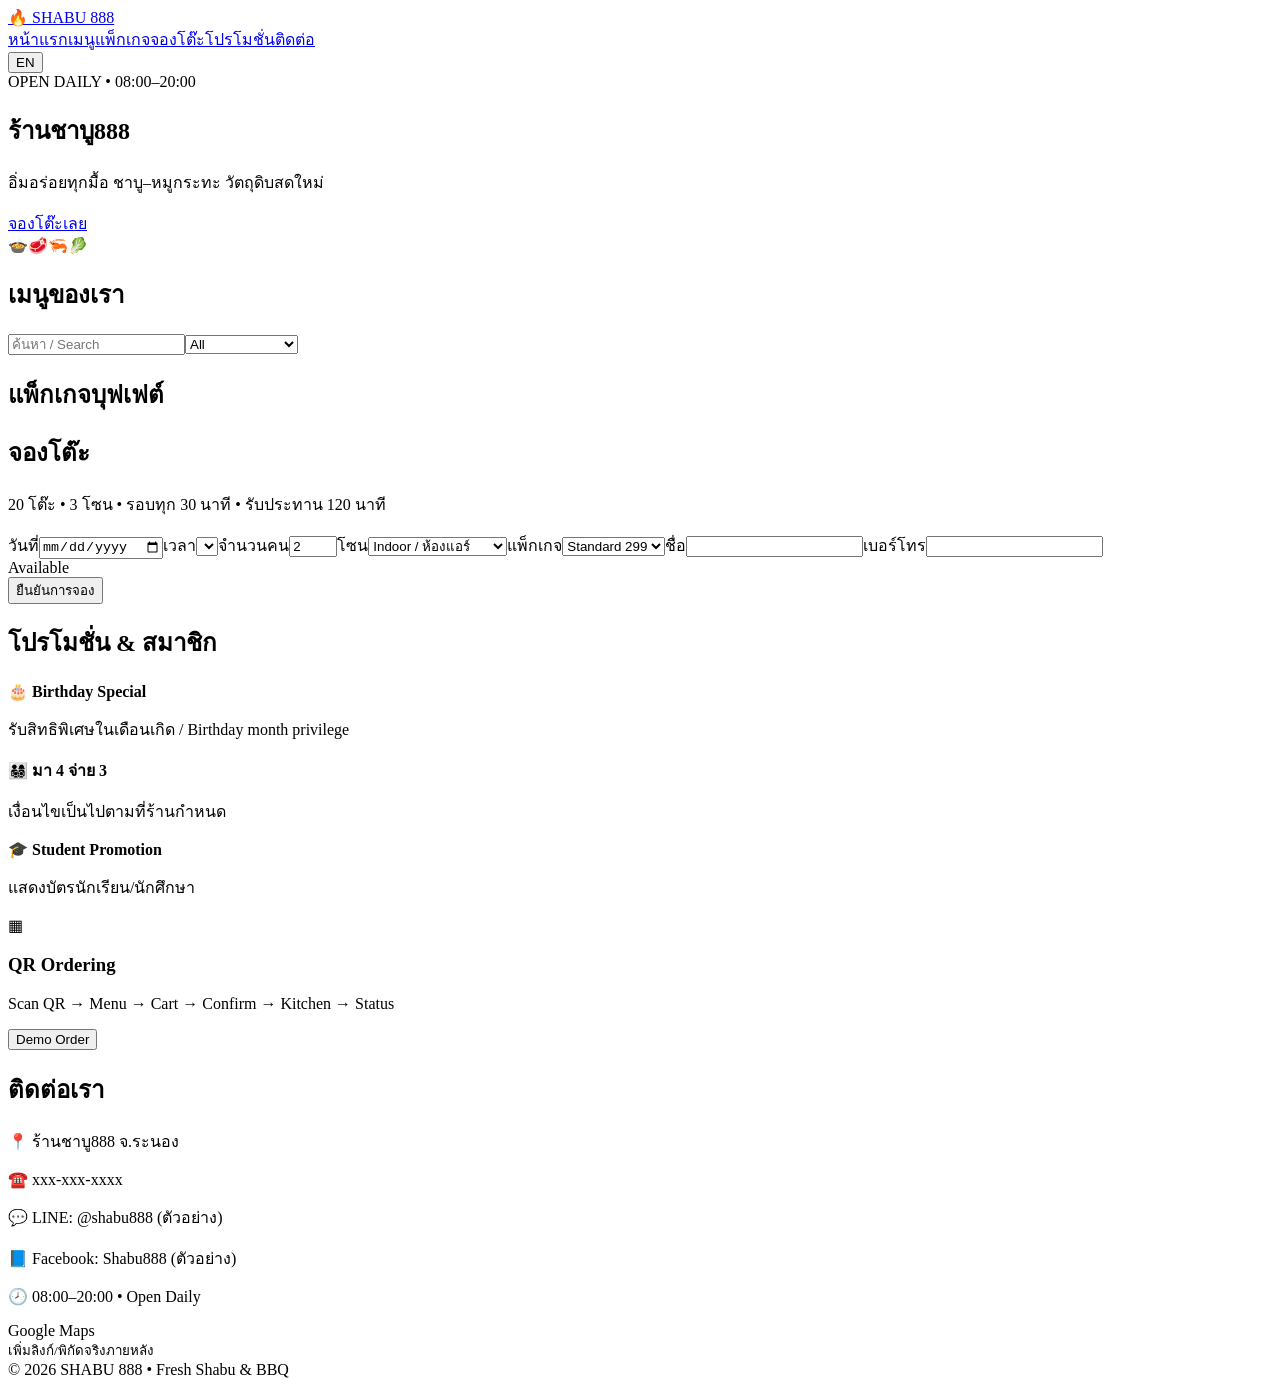
==== index.html @ 54a4f301 "Add index.html" ====
<!doctype html><html lang="th"><head><meta charset="utf-8"><meta name="viewport" content="width=device-width,initial-scale=1"><title>ร้านชาบู888 | Shabu 888</title><link rel="stylesheet" href="style.css"></head><body>
<header><a class="brand" href="#home">🔥 SHABU 888</a><nav><a href="#home" data-th="หน้าแรก" data-en="Home">หน้าแรก</a><a href="#menu" data-th="เมนู" data-en="Menu">เมนู</a><a href="#packages" data-th="แพ็กเกจ" data-en="Packages">แพ็กเกจ</a><a href="#reserve" data-th="จองโต๊ะ" data-en="Reservation">จองโต๊ะ</a><a href="#promo" data-th="โปรโมชั่น" data-en="Promotions">โปรโมชั่น</a><a href="#contact" data-th="ติดต่อ" data-en="Contact">ติดต่อ</a></nav><button id="lang">EN</button></header>
<main><section id="home" class="hero"><div><span class="pill">OPEN DAILY • 08:00–20:00</span><h1 data-th="ร้านชาบู888" data-en="SHABU 888">ร้านชาบู888</h1><p data-th="อิ่มอร่อยทุกมื้อ ชาบู–หมูกระทะ วัตถุดิบสดใหม่" data-en="Fresh Shabu & BBQ, Made for Every Meal">อิ่มอร่อยทุกมื้อ ชาบู–หมูกระทะ วัตถุดิบสดใหม่</p><a class="cta" href="#reserve" data-th="จองโต๊ะเลย" data-en="Book a Table">จองโต๊ะเลย</a></div><div class="hotpot">🍲<span>🥩</span><span>🦐</span><span>🥬</span></div></section>
<section id="menu"><h2 data-th="เมนูของเรา" data-en="Our Menu">เมนูของเรา</h2><div class="toolbar"><input id="search" placeholder="ค้นหา / Search"><select id="filter"><option value="">All</option><option>Recommended</option><option>Best Seller</option><option>New</option></select></div><div id="menuGrid" class="grid"></div></section>
<section id="packages"><h2 data-th="แพ็กเกจบุฟเฟต์" data-en="Buffet Packages">แพ็กเกจบุฟเฟต์</h2><div id="packageGrid" class="grid"></div></section>
<section id="reserve" class="panel"><h2 data-th="จองโต๊ะ" data-en="Reservation">จองโต๊ะ</h2><p data-th="20 โต๊ะ • 3 โซน • รอบทุก 30 นาที • รับประทาน 120 นาที" data-en="20 tables • 3 zones • 30-minute slots • 120-minute dining">20 โต๊ะ • 3 โซน • รอบทุก 30 นาที • รับประทาน 120 นาที</p><form id="booking"><div class="formgrid"><label><span data-th="วันที่" data-en="Date">วันที่</span><input id="date" type="date" required></label><label><span data-th="เวลา" data-en="Time">เวลา</span><select id="time" required></select></label><label><span data-th="จำนวนคน" data-en="Guests">จำนวนคน</span><input id="guests" type="number" min="1" max="20" value="2" required></label><label><span data-th="โซน" data-en="Zone">โซน</span><select id="zone"><option>Indoor / ห้องแอร์</option><option>Outdoor / ด้านนอก</option><option>Private / ห้องส่วนตัว</option></select></label><label><span data-th="แพ็กเกจ" data-en="Package">แพ็กเกจ</span><select id="pkg"><option>Standard 299</option><option>Premium 399</option><option>Ultimate 499</option></select></label><label><span data-th="ชื่อ" data-en="Name">ชื่อ</span><input id="name" required></label><label><span data-th="เบอร์โทร" data-en="Phone">เบอร์โทร</span><input id="phone" required></label></div><div id="availability" class="status">Available</div><button class="cta" type="submit" data-th="ยืนยันการจอง" data-en="Confirm Reservation">ยืนยันการจอง</button></form><div id="confirmation"></div></section>
<section id="promo"><h2 data-th="โปรโมชั่น & สมาชิก" data-en="Promotions & Rewards">โปรโมชั่น & สมาชิก</h2><div class="grid"><article class="card"><b>🎂 Birthday Special</b><p>รับสิทธิพิเศษในเดือนเกิด / Birthday month privilege</p></article><article class="card"><b>👨‍👩‍👧‍👦 มา 4 จ่าย 3</b><p>เงื่อนไขเป็นไปตามที่ร้านกำหนด</p></article><article class="card"><b>🎓 Student Promotion</b><p>แสดงบัตรนักเรียน/นักศึกษา</p></article></div><div class="qr"><div class="fakeqr">▦</div><div><h3>QR Ordering</h3><p>Scan QR → Menu → Cart → Confirm → Kitchen → Status</p><button class="outline" id="demoOrder">Demo Order</button></div></div></section>
<section id="contact"><h2 data-th="ติดต่อเรา" data-en="Contact Us">ติดต่อเรา</h2><div class="contact"><div><p>📍 ร้านชาบู888 จ.ระนอง</p><p>☎️ xxx-xxx-xxxx</p><p>💬 LINE: @shabu888 (ตัวอย่าง)</p><p>📘 Facebook: Shabu888 (ตัวอย่าง)</p><p>🕗 08:00–20:00 • Open Daily</p></div><div class="map">Google Maps<br><small>เพิ่มลิงก์/พิกัดจริงภายหลัง</small></div></div></section></main><footer>© 2026 SHABU 888 • Fresh Shabu & BBQ</footer><script type="module" src="app.js"></script></body></html>
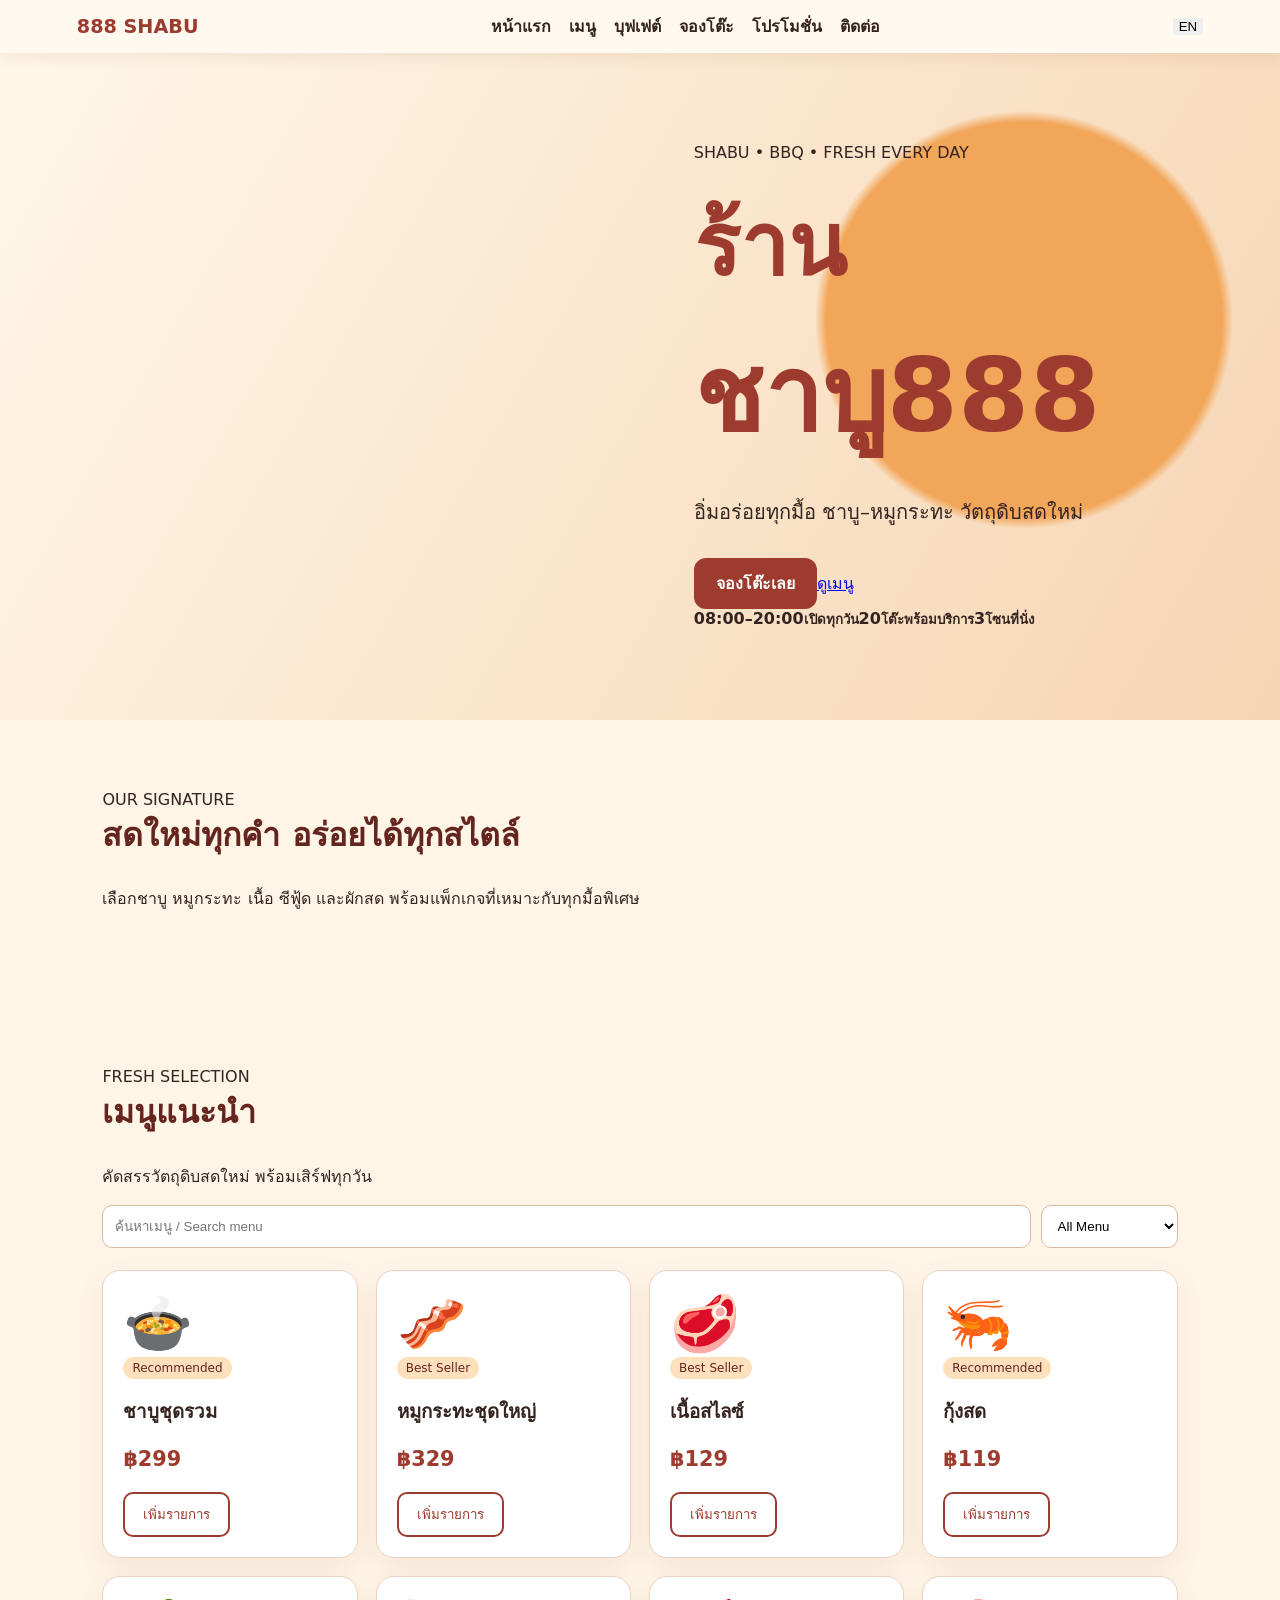
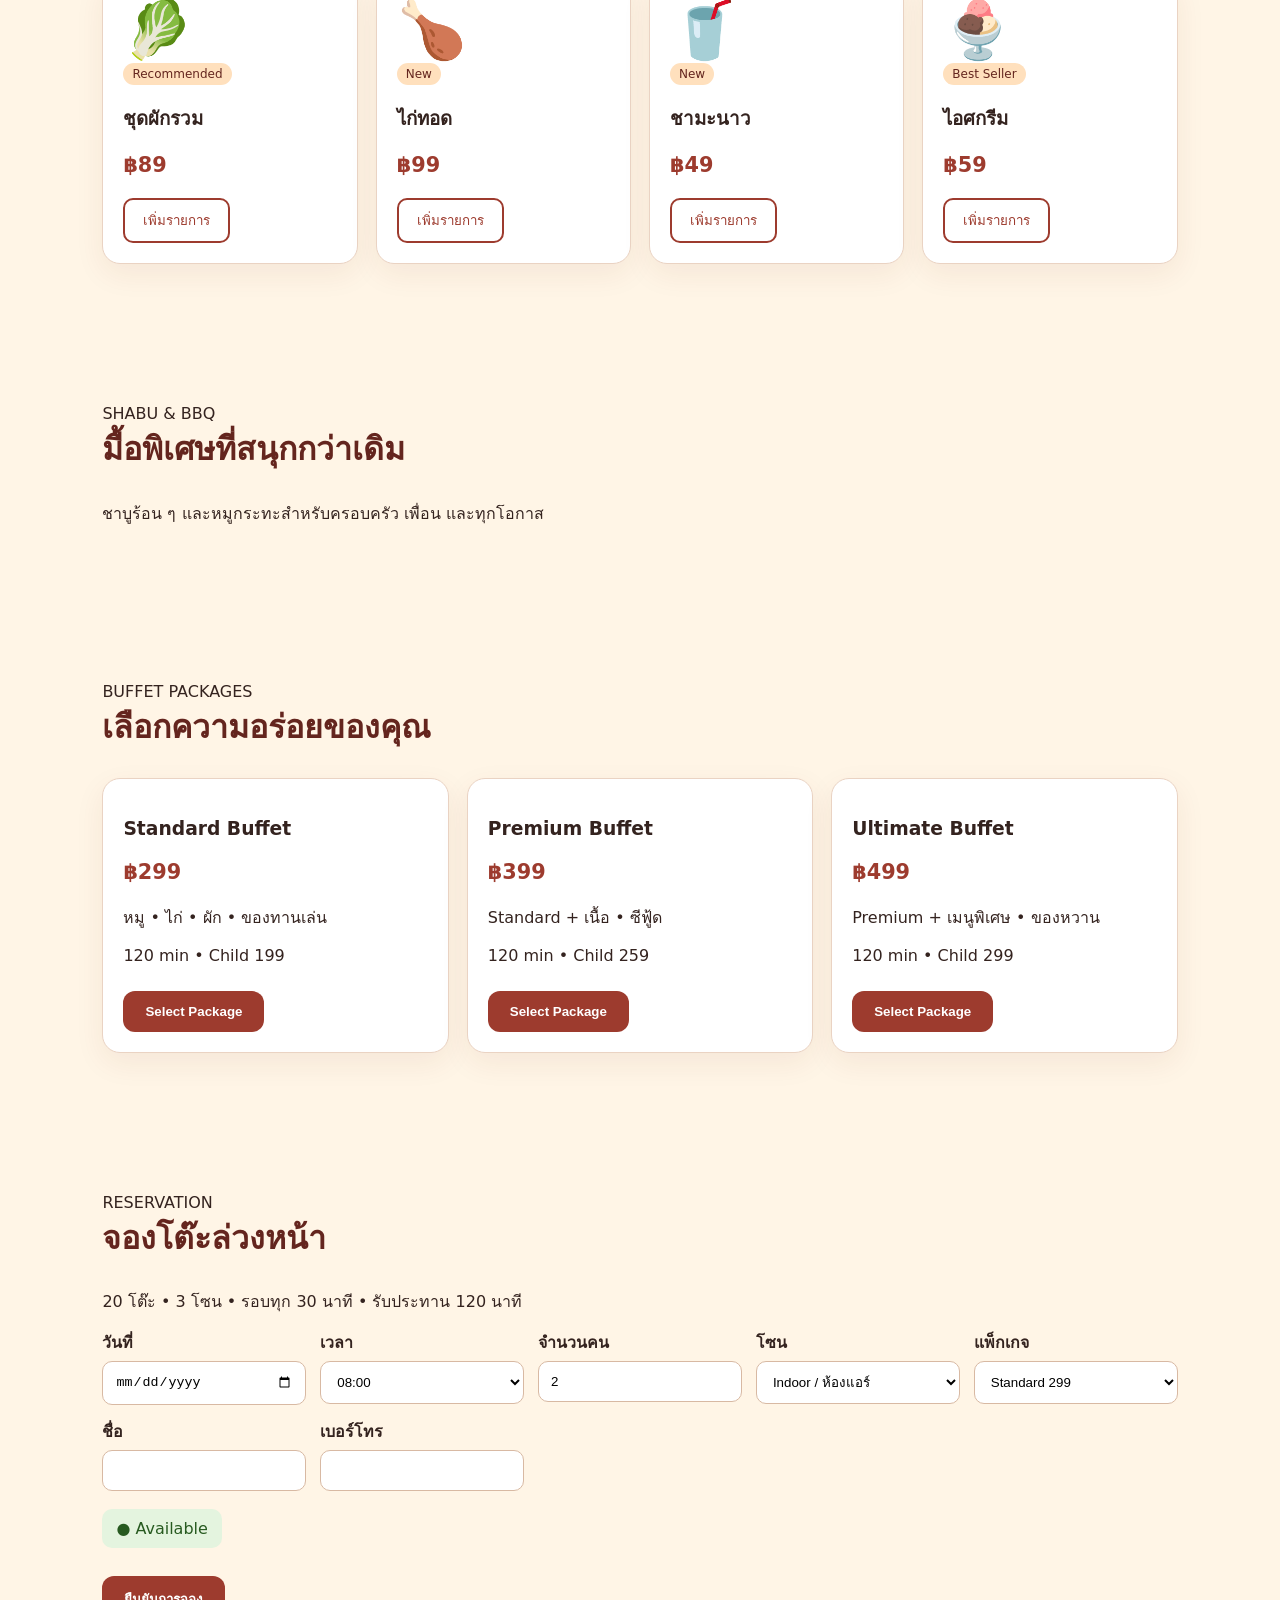
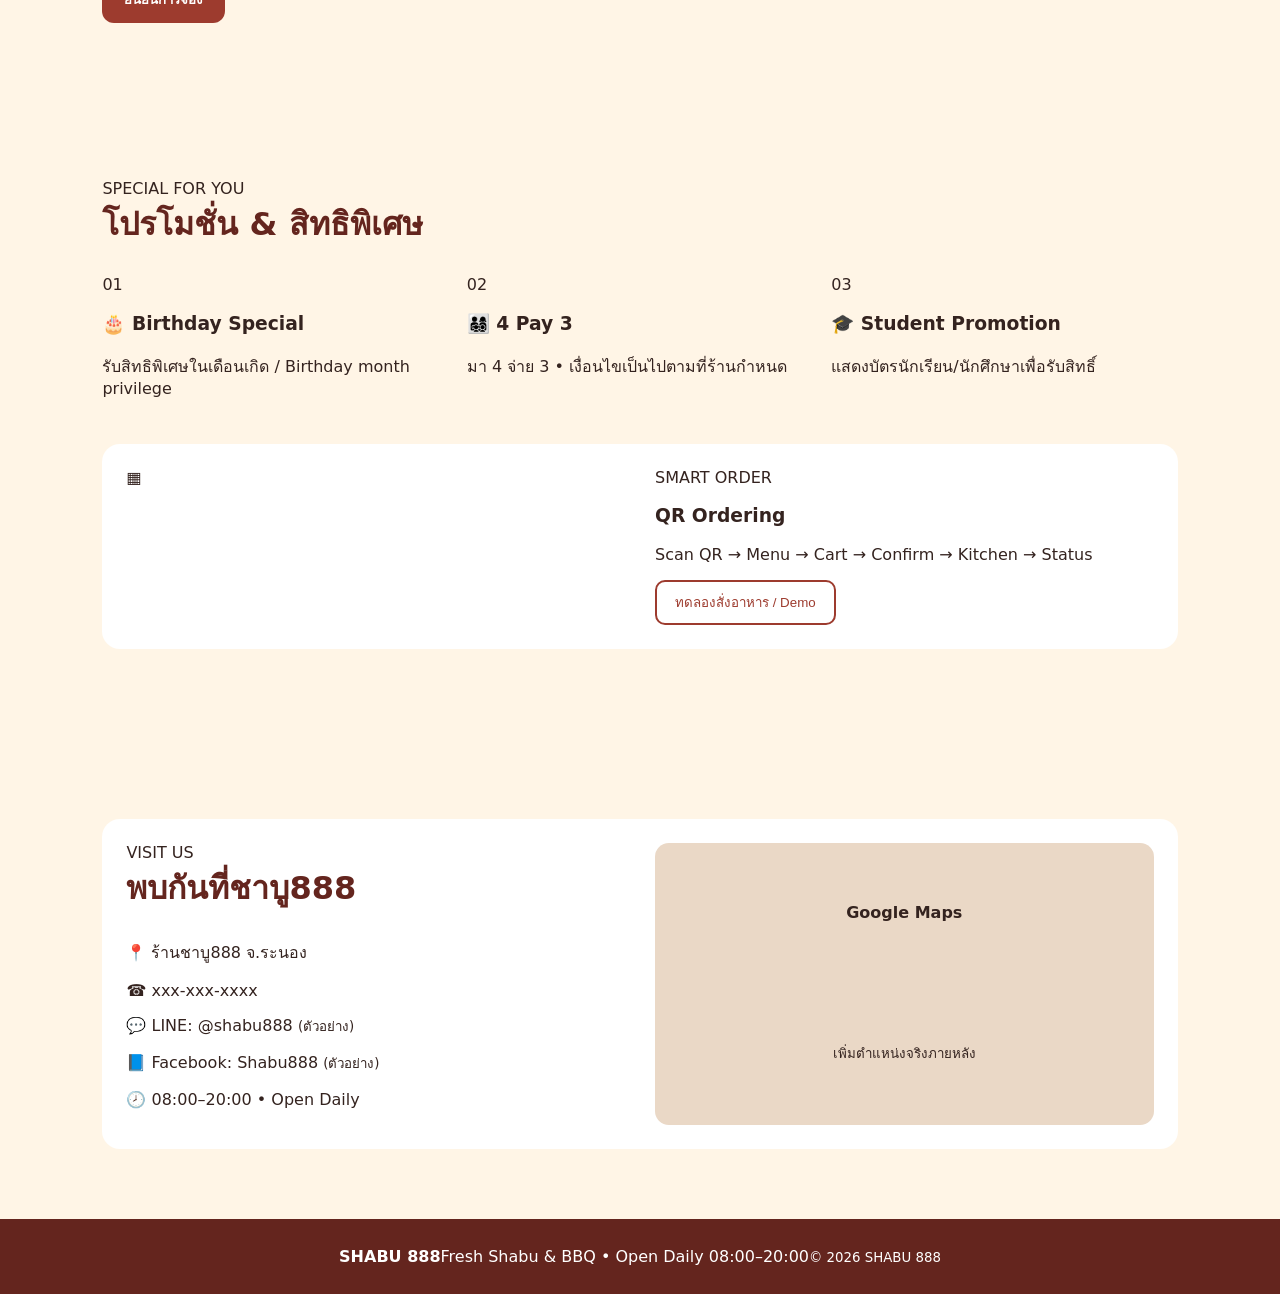
==== commit 41798cc9: "Redesign SHABU 888 with realistic food photography and premium responsive layout" ====
--- a/index.html
+++ b/index.html
@@ -1,8 +1,10 @@
-<!doctype html><html lang="th"><head><meta charset="utf-8"><meta name="viewport" content="width=device-width,initial-scale=1"><title>ร้านชาบู888 | Shabu 888</title><link rel="stylesheet" href="style.css"></head><body>
-<header><a class="brand" href="#home">🔥 SHABU 888</a><nav><a href="#home" data-th="หน้าแรก" data-en="Home">หน้าแรก</a><a href="#menu" data-th="เมนู" data-en="Menu">เมนู</a><a href="#packages" data-th="แพ็กเกจ" data-en="Packages">แพ็กเกจ</a><a href="#reserve" data-th="จองโต๊ะ" data-en="Reservation">จองโต๊ะ</a><a href="#promo" data-th="โปรโมชั่น" data-en="Promotions">โปรโมชั่น</a><a href="#contact" data-th="ติดต่อ" data-en="Contact">ติดต่อ</a></nav><button id="lang">EN</button></header>
-<main><section id="home" class="hero"><div><span class="pill">OPEN DAILY • 08:00–20:00</span><h1 data-th="ร้านชาบู888" data-en="SHABU 888">ร้านชาบู888</h1><p data-th="อิ่มอร่อยทุกมื้อ ชาบู–หมูกระทะ วัตถุดิบสดใหม่" data-en="Fresh Shabu & BBQ, Made for Every Meal">อิ่มอร่อยทุกมื้อ ชาบู–หมูกระทะ วัตถุดิบสดใหม่</p><a class="cta" href="#reserve" data-th="จองโต๊ะเลย" data-en="Book a Table">จองโต๊ะเลย</a></div><div class="hotpot">🍲<span>🥩</span><span>🦐</span><span>🥬</span></div></section>
-<section id="menu"><h2 data-th="เมนูของเรา" data-en="Our Menu">เมนูของเรา</h2><div class="toolbar"><input id="search" placeholder="ค้นหา / Search"><select id="filter"><option value="">All</option><option>Recommended</option><option>Best Seller</option><option>New</option></select></div><div id="menuGrid" class="grid"></div></section>
-<section id="packages"><h2 data-th="แพ็กเกจบุฟเฟต์" data-en="Buffet Packages">แพ็กเกจบุฟเฟต์</h2><div id="packageGrid" class="grid"></div></section>
-<section id="reserve" class="panel"><h2 data-th="จองโต๊ะ" data-en="Reservation">จองโต๊ะ</h2><p data-th="20 โต๊ะ • 3 โซน • รอบทุก 30 นาที • รับประทาน 120 นาที" data-en="20 tables • 3 zones • 30-minute slots • 120-minute dining">20 โต๊ะ • 3 โซน • รอบทุก 30 นาที • รับประทาน 120 นาที</p><form id="booking"><div class="formgrid"><label><span data-th="วันที่" data-en="Date">วันที่</span><input id="date" type="date" required></label><label><span data-th="เวลา" data-en="Time">เวลา</span><select id="time" required></select></label><label><span data-th="จำนวนคน" data-en="Guests">จำนวนคน</span><input id="guests" type="number" min="1" max="20" value="2" required></label><label><span data-th="โซน" data-en="Zone">โซน</span><select id="zone"><option>Indoor / ห้องแอร์</option><option>Outdoor / ด้านนอก</option><option>Private / ห้องส่วนตัว</option></select></label><label><span data-th="แพ็กเกจ" data-en="Package">แพ็กเกจ</span><select id="pkg"><option>Standard 299</option><option>Premium 399</option><option>Ultimate 499</option></select></label><label><span data-th="ชื่อ" data-en="Name">ชื่อ</span><input id="name" required></label><label><span data-th="เบอร์โทร" data-en="Phone">เบอร์โทร</span><input id="phone" required></label></div><div id="availability" class="status">Available</div><button class="cta" type="submit" data-th="ยืนยันการจอง" data-en="Confirm Reservation">ยืนยันการจอง</button></form><div id="confirmation"></div></section>
-<section id="promo"><h2 data-th="โปรโมชั่น & สมาชิก" data-en="Promotions & Rewards">โปรโมชั่น & สมาชิก</h2><div class="grid"><article class="card"><b>🎂 Birthday Special</b><p>รับสิทธิพิเศษในเดือนเกิด / Birthday month privilege</p></article><article class="card"><b>👨‍👩‍👧‍👦 มา 4 จ่าย 3</b><p>เงื่อนไขเป็นไปตามที่ร้านกำหนด</p></article><article class="card"><b>🎓 Student Promotion</b><p>แสดงบัตรนักเรียน/นักศึกษา</p></article></div><div class="qr"><div class="fakeqr">▦</div><div><h3>QR Ordering</h3><p>Scan QR → Menu → Cart → Confirm → Kitchen → Status</p><button class="outline" id="demoOrder">Demo Order</button></div></div></section>
-<section id="contact"><h2 data-th="ติดต่อเรา" data-en="Contact Us">ติดต่อเรา</h2><div class="contact"><div><p>📍 ร้านชาบู888 จ.ระนอง</p><p>☎️ xxx-xxx-xxxx</p><p>💬 LINE: @shabu888 (ตัวอย่าง)</p><p>📘 Facebook: Shabu888 (ตัวอย่าง)</p><p>🕗 08:00–20:00 • Open Daily</p></div><div class="map">Google Maps<br><small>เพิ่มลิงก์/พิกัดจริงภายหลัง</small></div></div></section></main><footer>© 2026 SHABU 888 • Fresh Shabu & BBQ</footer><script type="module" src="app.js"></script></body></html>+<!doctype html><html lang="th"><head><meta charset="utf-8"><meta name="viewport" content="width=device-width,initial-scale=1"><meta name="theme-color" content="#6d2018"><title>ร้านชาบู888 | Shabu 888</title><link rel="stylesheet" href="style.css"></head><body>
+<header><a class="brand" href="#home"><span>888</span> SHABU</a><nav><a href="#home" data-th="หน้าแรก" data-en="Home">หน้าแรก</a><a href="#menu" data-th="เมนู" data-en="Menu">เมนู</a><a href="#packages" data-th="บุฟเฟต์" data-en="Buffet">บุฟเฟต์</a><a href="#reserve" data-th="จองโต๊ะ" data-en="Reservation">จองโต๊ะ</a><a href="#promo" data-th="โปรโมชั่น" data-en="Promotions">โปรโมชั่น</a><a href="#contact" data-th="ติดต่อ" data-en="Contact">ติดต่อ</a></nav><button class="lang" id="lang">EN</button></header>
+<main><section id="home" class="hero" style="--hero:url('https://nabeyamaidohi.com/images/nabe_angled_shot3.jpg')"><div class="shade"></div><div class="hero-copy"><span class="eyebrow">SHABU • BBQ • FRESH EVERY DAY</span><h1><small data-th="ร้าน" data-en="Welcome to">ร้าน</small><br>ชาบู<span>888</span></h1><p data-th="อิ่มอร่อยทุกมื้อ ชาบู–หมูกระทะ วัตถุดิบสดใหม่" data-en="Fresh Shabu & BBQ, Made for Every Meal">อิ่มอร่อยทุกมื้อ ชาบู–หมูกระทะ วัตถุดิบสดใหม่</p><div class="hero-actions"><a class="cta" href="#reserve" data-th="จองโต๊ะเลย" data-en="Book a Table">จองโต๊ะเลย</a><a class="ghost" href="#menu" data-th="ดูเมนู" data-en="Explore Menu">ดูเมนู</a></div><div class="facts"><b>08:00–20:00<small data-th="เปิดทุกวัน" data-en="Open Daily">เปิดทุกวัน</small></b><b>20<small data-th="โต๊ะพร้อมบริการ" data-en="Tables">โต๊ะพร้อมบริการ</small></b><b>3<small data-th="โซนที่นั่ง" data-en="Seating Zones">โซนที่นั่ง</small></b></div></div></section>
+<section class="intro"><div><span class="eyebrow dark">OUR SIGNATURE</span><h2 data-th="สดใหม่ทุกคำ อร่อยได้ทุกสไตล์" data-en="Fresh ingredients. Your perfect hot pot.">สดใหม่ทุกคำ อร่อยได้ทุกสไตล์</h2></div><p data-th="เลือกชาบู หมูกระทะ เนื้อ ซีฟู้ด และผักสด พร้อมแพ็กเกจที่เหมาะกับทุกมื้อพิเศษ" data-en="Choose shabu, BBQ, premium meat, seafood and fresh vegetables with buffet packages for every occasion.">เลือกชาบู หมูกระทะ เนื้อ ซีฟู้ด และผักสด พร้อมแพ็กเกจที่เหมาะกับทุกมื้อพิเศษ</p></section>
+<section id="menu"><div class="section-head"><div><span class="eyebrow dark">FRESH SELECTION</span><h2 data-th="เมนูแนะนำ" data-en="Featured Menu">เมนูแนะนำ</h2></div><p data-th="คัดสรรวัตถุดิบสดใหม่ พร้อมเสิร์ฟทุกวัน" data-en="Fresh ingredients, carefully selected and served daily.">คัดสรรวัตถุดิบสดใหม่ พร้อมเสิร์ฟทุกวัน</p></div><div class="toolbar"><input id="search" placeholder="ค้นหาเมนู / Search menu"><select id="filter"><option value="">All Menu</option><option>Recommended</option><option>Best Seller</option><option>New</option></select></div><div id="menuGrid" class="grid menu-grid"></div></section>
+<section class="feature-photo" style="--feature:url('https://a0.muscache.com/im/pictures/Mt/MtTemplate-24013/original/4739733e-46c9-422b-8364-d0cb32400892.jpeg')"><div><span class="eyebrow">SHABU & BBQ</span><h2 data-th="มื้อพิเศษที่สนุกกว่าเดิม" data-en="Make every meal memorable">มื้อพิเศษที่สนุกกว่าเดิม</h2><p data-th="ชาบูร้อน ๆ และหมูกระทะสำหรับครอบครัว เพื่อน และทุกโอกาส" data-en="Hot shabu and sizzling BBQ for family, friends and every occasion.">ชาบูร้อน ๆ และหมูกระทะสำหรับครอบครัว เพื่อน และทุกโอกาส</p></div></section>
+<section id="packages"><div class="section-head"><div><span class="eyebrow dark">BUFFET PACKAGES</span><h2 data-th="เลือกความอร่อยของคุณ" data-en="Choose Your Buffet">เลือกความอร่อยของคุณ</h2></div></div><div id="packageGrid" class="grid package-grid"></div></section>
+<section id="reserve" class="reservation"><div class="reserve-photo" style="background-image:url('https://www.kcpinternational.com/wp-content/uploads/2022/03/Nabe-1024x682.jpg')"></div><div class="reserve-box"><span class="eyebrow dark">RESERVATION</span><h2 data-th="จองโต๊ะล่วงหน้า" data-en="Reserve Your Table">จองโต๊ะล่วงหน้า</h2><p data-th="20 โต๊ะ • 3 โซน • รอบทุก 30 นาที • รับประทาน 120 นาที" data-en="20 tables • 3 zones • 30-minute slots • 120-minute dining">20 โต๊ะ • 3 โซน • รอบทุก 30 นาที • รับประทาน 120 นาที</p><form id="booking"><div class="formgrid"><label><span data-th="วันที่" data-en="Date">วันที่</span><input id="date" type="date" required></label><label><span data-th="เวลา" data-en="Time">เวลา</span><select id="time" required></select></label><label><span data-th="จำนวนคน" data-en="Guests">จำนวนคน</span><input id="guests" type="number" min="1" max="20" value="2" required></label><label><span data-th="โซน" data-en="Zone">โซน</span><select id="zone"><option>Indoor / ห้องแอร์</option><option>Outdoor / ด้านนอก</option><option>Private / ห้องส่วนตัว</option></select></label><label><span data-th="แพ็กเกจ" data-en="Package">แพ็กเกจ</span><select id="pkg"><option>Standard 299</option><option>Premium 399</option><option>Ultimate 499</option></select></label><label><span data-th="ชื่อ" data-en="Name">ชื่อ</span><input id="name" required></label><label><span data-th="เบอร์โทร" data-en="Phone">เบอร์โทร</span><input id="phone" required></label></div><div id="availability" class="status">● Available</div><button class="cta full" type="submit" data-th="ยืนยันการจอง" data-en="Confirm Reservation">ยืนยันการจอง</button></form><div id="confirmation"></div></div></section>
+<section id="promo"><div class="section-head"><div><span class="eyebrow dark">SPECIAL FOR YOU</span><h2 data-th="โปรโมชั่น & สิทธิพิเศษ" data-en="Promotions & Rewards">โปรโมชั่น & สิทธิพิเศษ</h2></div></div><div class="grid promos"><article class="promo p1"><span>01</span><h3>🎂 Birthday Special</h3><p>รับสิทธิพิเศษในเดือนเกิด / Birthday month privilege</p></article><article class="promo p2"><span>02</span><h3>👨‍👩‍👧‍👦 4 Pay 3</h3><p>มา 4 จ่าย 3 • เงื่อนไขเป็นไปตามที่ร้านกำหนด</p></article><article class="promo p3"><span>03</span><h3>🎓 Student Promotion</h3><p>แสดงบัตรนักเรียน/นักศึกษาเพื่อรับสิทธิ์</p></article></div><div class="qr"><div class="qr-icon">▦</div><div><span class="eyebrow dark">SMART ORDER</span><h3>QR Ordering</h3><p>Scan QR → Menu → Cart → Confirm → Kitchen → Status</p><button class="outline" id="demoOrder">ทดลองสั่งอาหาร / Demo</button></div></div></section>
+<section id="contact"><div class="contact"><div><span class="eyebrow dark">VISIT US</span><h2 data-th="พบกันที่ชาบู888" data-en="Visit SHABU 888">พบกันที่ชาบู888</h2><p>📍 ร้านชาบู888 จ.ระนอง</p><p>☎️ xxx-xxx-xxxx</p><p>💬 LINE: @shabu888 <small>(ตัวอย่าง)</small></p><p>📘 Facebook: Shabu888 <small>(ตัวอย่าง)</small></p><p>🕗 08:00–20:00 • Open Daily</p></div><div class="map"><b>Google Maps</b><small>เพิ่มตำแหน่งจริงภายหลัง</small></div></div></section></main><footer><b>SHABU 888</b><span>Fresh Shabu & BBQ • Open Daily 08:00–20:00</span><small>© 2026 SHABU 888</small></footer><script type="module" src="app.js"></script></body></html>
--- a/style.css
+++ b/style.css
@@ -0,0 +1 @@
+:root{--brick:#9d3b2e;--dark:#64251e;--cream:#fff5e6;--orange:#e77d32;--ink:#34231f}*{box-sizing:border-box}html{scroll-behavior:smooth}body{margin:0;font-family:system-ui,"Noto Sans Thai",sans-serif;background:var(--cream);color:var(--ink)}header{position:sticky;top:0;z-index:10;display:flex;gap:22px;align-items:center;padding:14px 6%;background:#fff9f0ee;backdrop-filter:blur(12px);box-shadow:0 2px 16px #64251e18}.brand{font-weight:900;color:var(--brick);text-decoration:none;font-size:1.2rem}nav{display:flex;gap:18px;flex:1;justify-content:center}nav a{color:var(--ink);text-decoration:none;font-weight:650}button,.cta{border:0;cursor:pointer}.hero{min-height:74vh;display:grid;grid-template-columns:1.1fr .9fr;align-items:center;padding:7% 8%;background:radial-gradient(circle at 80% 40%,#f2a65a 0 18%,transparent 19%),linear-gradient(120deg,#fff7e8,#f6d5b3)}h1{font-size:clamp(3rem,8vw,6.5rem);margin:.15em 0;color:var(--brick)}h2{font-size:2rem;color:var(--dark);margin-top:0}.hero p{font-size:1.25rem}.pill{background:var(--dark);color:white;border-radius:99px;padding:8px 14px;font-size:.85rem}.cta{display:inline-block;background:var(--brick);color:white;padding:13px 22px;border-radius:12px;text-decoration:none;font-weight:800;margin-top:10px}.hotpot{font-size:11rem;text-align:center;filter:drop-shadow(0 20px 20px #6b2c1d44)}.hotpot span{font-size:3rem}section:not(.hero){padding:70px 8%}.grid{display:grid;grid-template-columns:repeat(auto-fit,minmax(220px,1fr));gap:18px}.card{background:white;border-radius:18px;padding:20px;box-shadow:0 10px 30px #6b2c1d12;border:1px solid #ead3c3}.food{font-size:3.5rem}.tag{display:inline-block;background:#ffe0bd;color:var(--dark);padding:4px 9px;border-radius:99px;font-size:.75rem}.price{font-size:1.3rem;color:var(--brick);font-weight:900}.toolbar{display:flex;gap:10px;margin-bottom:22px}.toolbar input,.toolbar select,input,select{padding:12px;border:1px solid #d8b9a3;border-radius:10px;background:white}.toolbar input{flex:1}.panel{background:#f1d2b5}.formgrid{display:grid;grid-template-columns:repeat(auto-fit,minmax(190px,1fr));gap:14px}.formgrid label{display:flex;flex-direction:column;gap:6px;font-weight:700}.status{margin:18px 0;padding:10px 14px;border-radius:10px;background:#e4f4df;color:#275a20;width:max-content}.qr,.contact{display:grid;grid-template-columns:1fr 1fr;gap:30px;margin-top:30px;background:white;padding:24px;border-radius:18px}.fakeqr{font-size:8rem;text-align:center}.outline{border:2px solid var(--brick);background:white;color:var(--brick);padding:10px 18px;border-radius:10px}.map{min-height:180px;background:#ead8c6;border-radius:14px;display:grid;place-items:center;text-align:center}footer{text-align:center;background:var(--dark);color:white;padding:28px}#confirmation{margin-top:16px;font-weight:800;color:var(--dark)}@media(max-width:800px){nav{display:none}.hero{grid-template-columns:1fr;text-align:center}.hotpot{font-size:7rem}.qr,.contact{grid-template-columns:1fr}header{justify-content:space-between}}
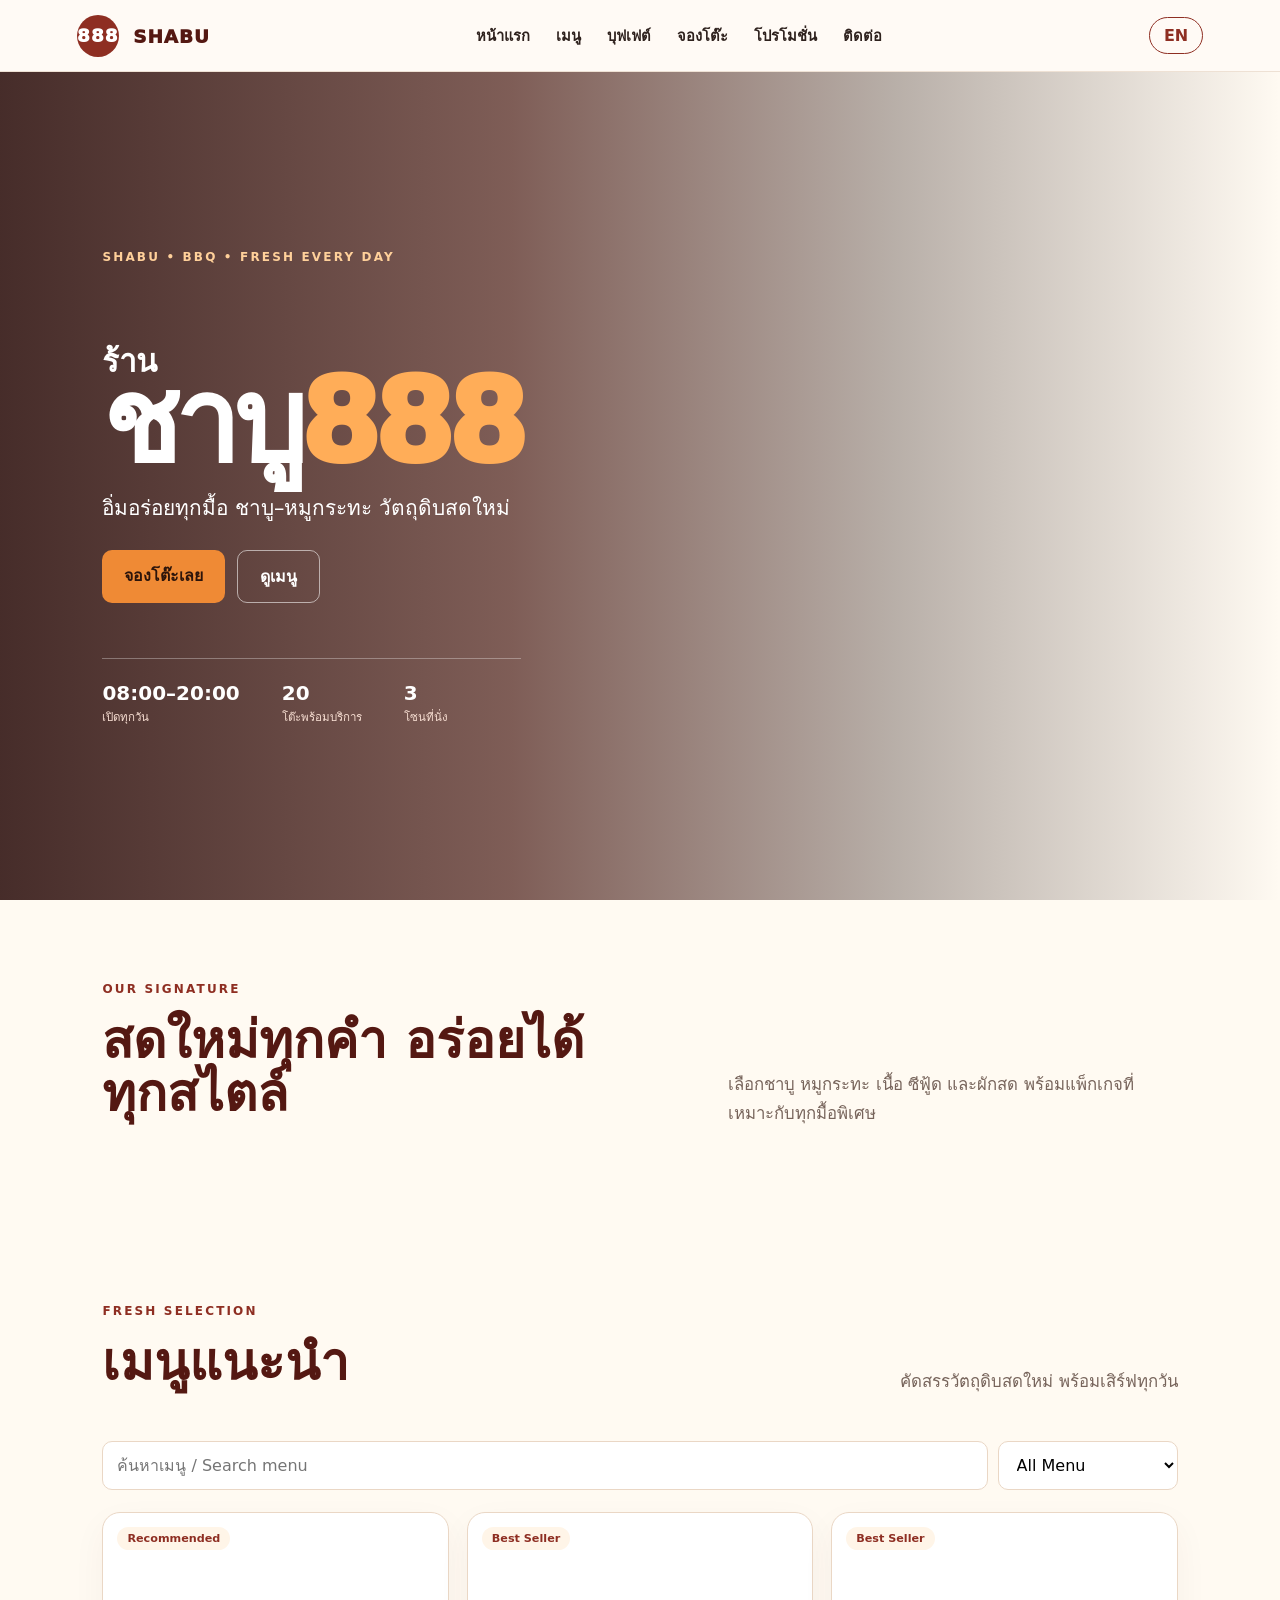
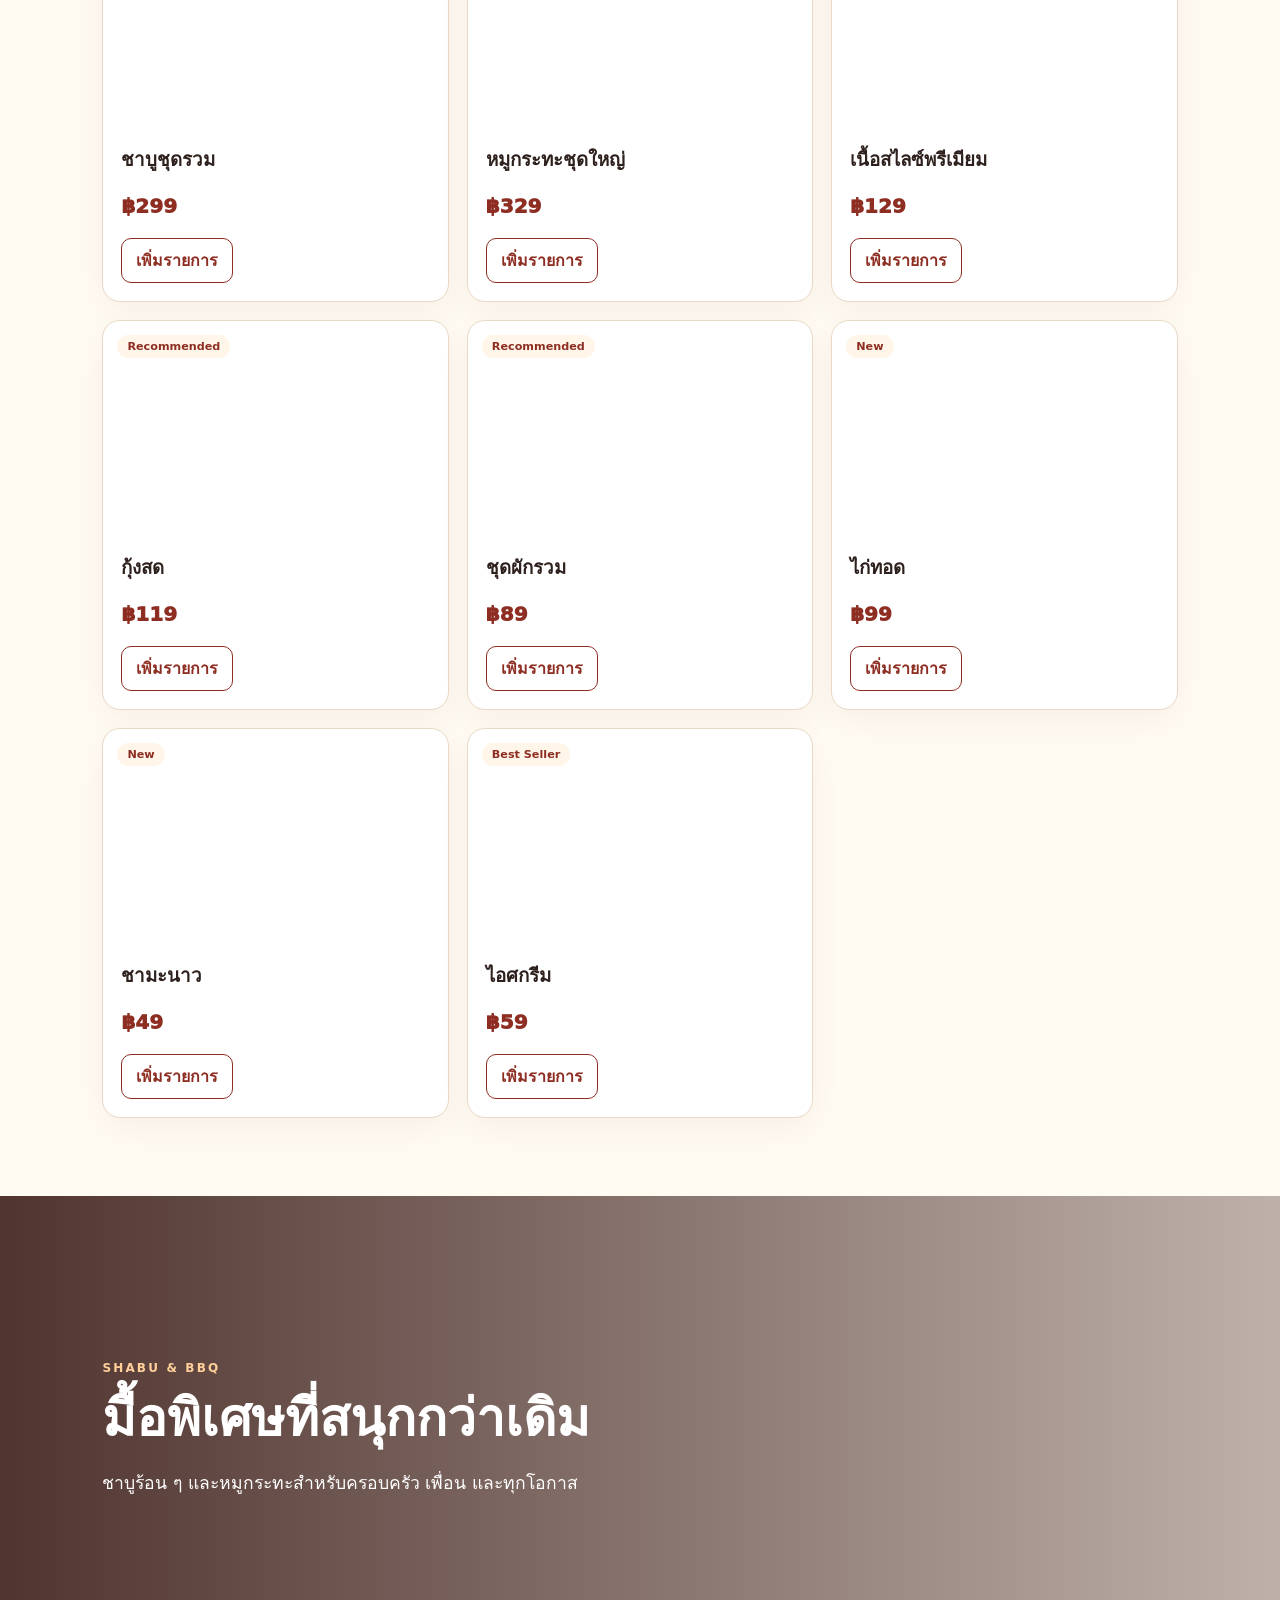
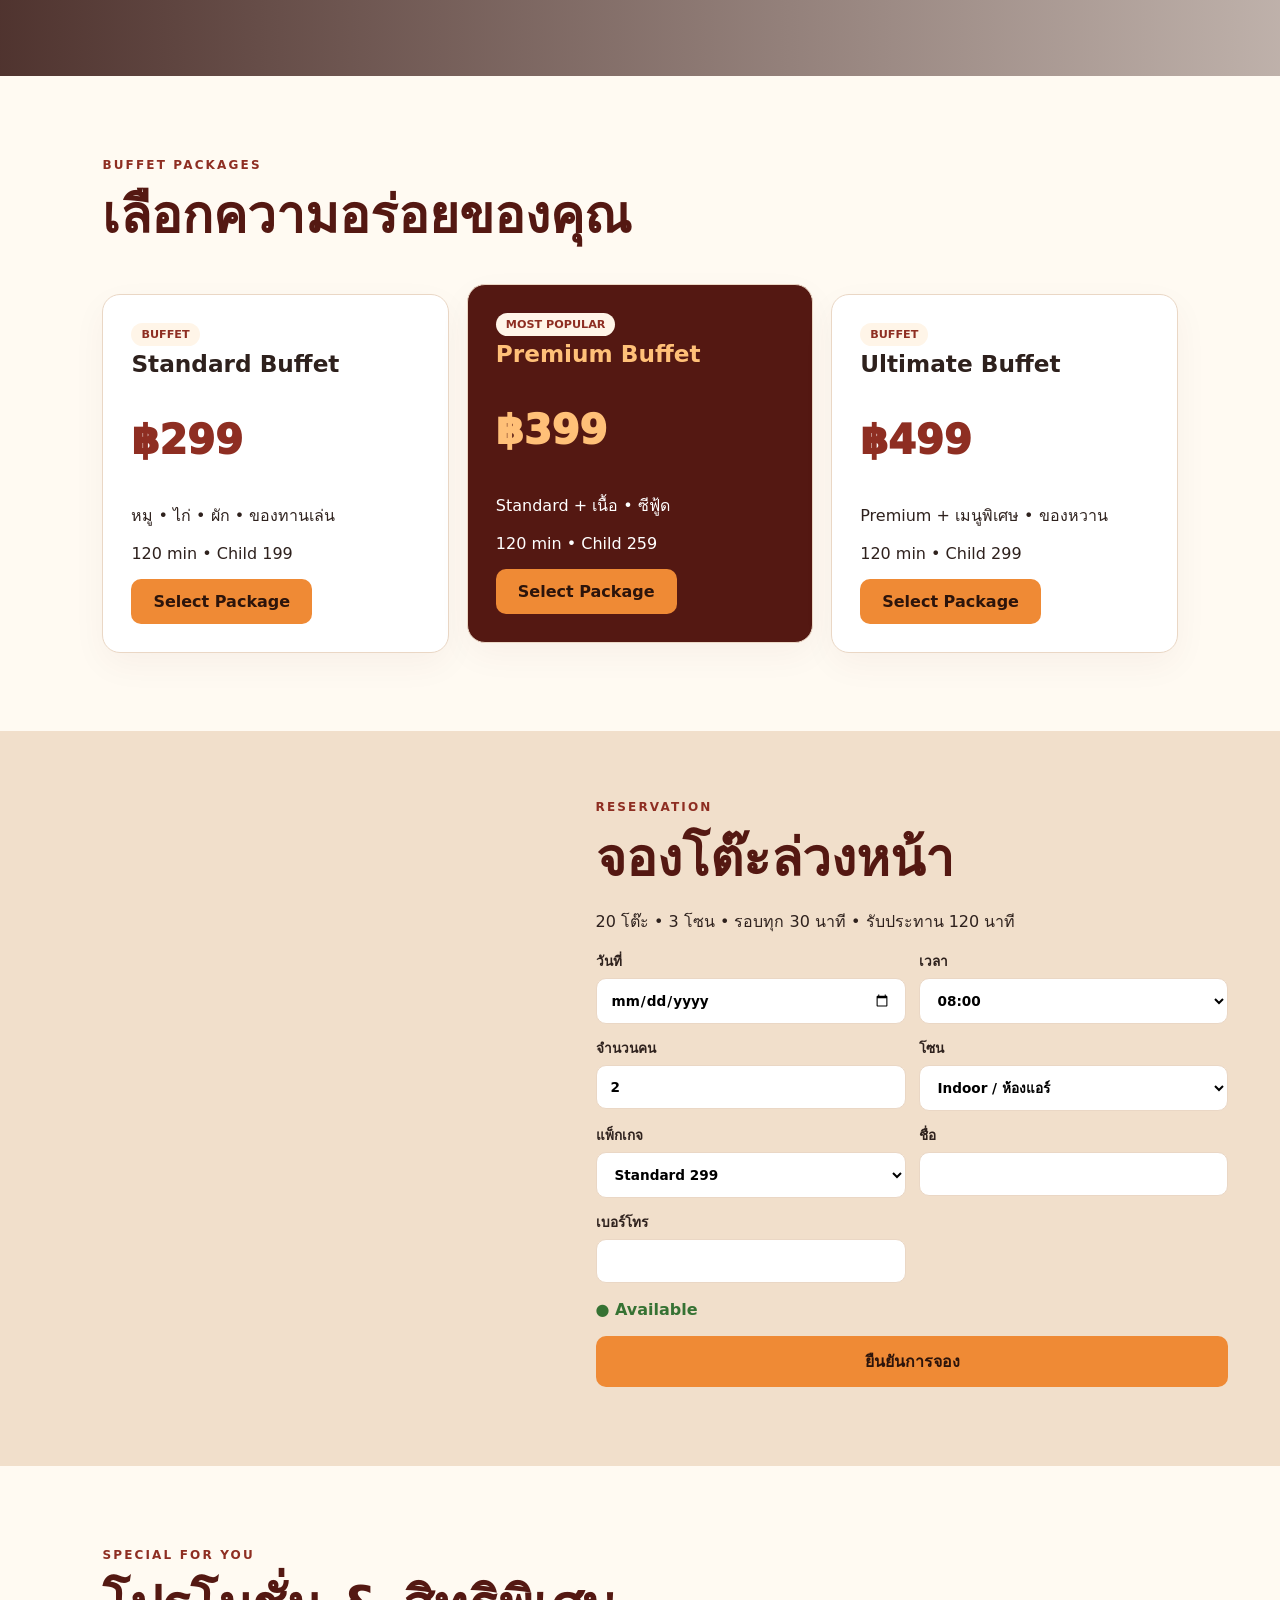
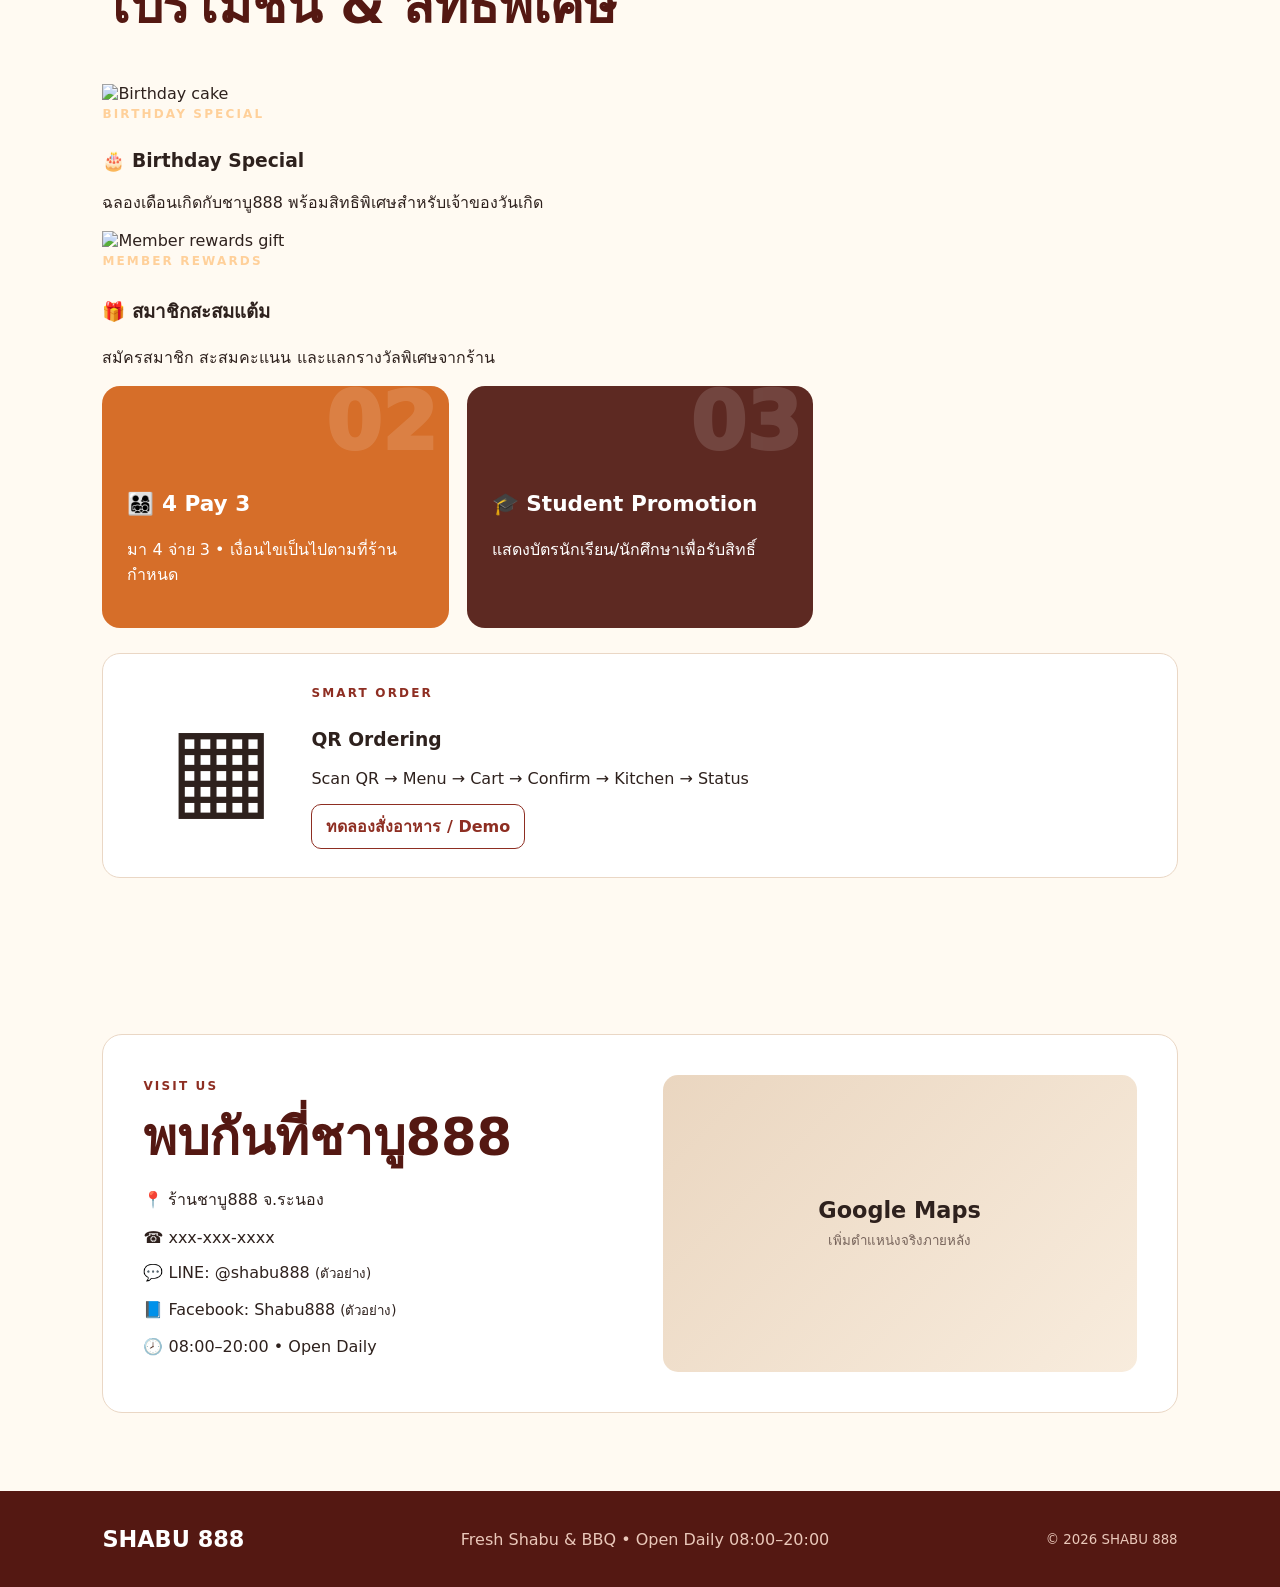
==== commit 753b6e2d: "Add complete menu photography and enlarge birthday and rewards visuals" ====
--- a/index.html
+++ b/index.html
@@ -6,5 +6,8 @@
 <section class="feature-photo" style="--feature:url('https://a0.muscache.com/im/pictures/Mt/MtTemplate-24013/original/4739733e-46c9-422b-8364-d0cb32400892.jpeg')"><div><span class="eyebrow">SHABU & BBQ</span><h2 data-th="มื้อพิเศษที่สนุกกว่าเดิม" data-en="Make every meal memorable">มื้อพิเศษที่สนุกกว่าเดิม</h2><p data-th="ชาบูร้อน ๆ และหมูกระทะสำหรับครอบครัว เพื่อน และทุกโอกาส" data-en="Hot shabu and sizzling BBQ for family, friends and every occasion.">ชาบูร้อน ๆ และหมูกระทะสำหรับครอบครัว เพื่อน และทุกโอกาส</p></div></section>
 <section id="packages"><div class="section-head"><div><span class="eyebrow dark">BUFFET PACKAGES</span><h2 data-th="เลือกความอร่อยของคุณ" data-en="Choose Your Buffet">เลือกความอร่อยของคุณ</h2></div></div><div id="packageGrid" class="grid package-grid"></div></section>
 <section id="reserve" class="reservation"><div class="reserve-photo" style="background-image:url('https://www.kcpinternational.com/wp-content/uploads/2022/03/Nabe-1024x682.jpg')"></div><div class="reserve-box"><span class="eyebrow dark">RESERVATION</span><h2 data-th="จองโต๊ะล่วงหน้า" data-en="Reserve Your Table">จองโต๊ะล่วงหน้า</h2><p data-th="20 โต๊ะ • 3 โซน • รอบทุก 30 นาที • รับประทาน 120 นาที" data-en="20 tables • 3 zones • 30-minute slots • 120-minute dining">20 โต๊ะ • 3 โซน • รอบทุก 30 นาที • รับประทาน 120 นาที</p><form id="booking"><div class="formgrid"><label><span data-th="วันที่" data-en="Date">วันที่</span><input id="date" type="date" required></label><label><span data-th="เวลา" data-en="Time">เวลา</span><select id="time" required></select></label><label><span data-th="จำนวนคน" data-en="Guests">จำนวนคน</span><input id="guests" type="number" min="1" max="20" value="2" required></label><label><span data-th="โซน" data-en="Zone">โซน</span><select id="zone"><option>Indoor / ห้องแอร์</option><option>Outdoor / ด้านนอก</option><option>Private / ห้องส่วนตัว</option></select></label><label><span data-th="แพ็กเกจ" data-en="Package">แพ็กเกจ</span><select id="pkg"><option>Standard 299</option><option>Premium 399</option><option>Ultimate 499</option></select></label><label><span data-th="ชื่อ" data-en="Name">ชื่อ</span><input id="name" required></label><label><span data-th="เบอร์โทร" data-en="Phone">เบอร์โทร</span><input id="phone" required></label></div><div id="availability" class="status">● Available</div><button class="cta full" type="submit" data-th="ยืนยันการจอง" data-en="Confirm Reservation">ยืนยันการจอง</button></form><div id="confirmation"></div></div></section>
-<section id="promo"><div class="section-head"><div><span class="eyebrow dark">SPECIAL FOR YOU</span><h2 data-th="โปรโมชั่น & สิทธิพิเศษ" data-en="Promotions & Rewards">โปรโมชั่น & สิทธิพิเศษ</h2></div></div><div class="grid promos"><article class="promo p1"><span>01</span><h3>🎂 Birthday Special</h3><p>รับสิทธิพิเศษในเดือนเกิด / Birthday month privilege</p></article><article class="promo p2"><span>02</span><h3>👨‍👩‍👧‍👦 4 Pay 3</h3><p>มา 4 จ่าย 3 • เงื่อนไขเป็นไปตามที่ร้านกำหนด</p></article><article class="promo p3"><span>03</span><h3>🎓 Student Promotion</h3><p>แสดงบัตรนักเรียน/นักศึกษาเพื่อรับสิทธิ์</p></article></div><div class="qr"><div class="qr-icon">▦</div><div><span class="eyebrow dark">SMART ORDER</span><h3>QR Ordering</h3><p>Scan QR → Menu → Cart → Confirm → Kitchen → Status</p><button class="outline" id="demoOrder">ทดลองสั่งอาหาร / Demo</button></div></div></section>
+<section id="promo"><div class="section-head"><div><span class="eyebrow dark">SPECIAL FOR YOU</span><h2 data-th="โปรโมชั่น & สิทธิพิเศษ" data-en="Promotions & Rewards">โปรโมชั่น & สิทธิพิเศษ</h2></div></div><div class="promo-showcase">
+<article class="promo-feature birthday"><img src="https://media2.orlandoweekly.com/orlando/imager/u/original/27073554/cake-1-dark-full-1000.jpg" alt="Birthday cake"><div class="promo-copy"><span class="eyebrow">BIRTHDAY SPECIAL</span><h3>🎂 Birthday Special</h3><p data-th="ฉลองเดือนเกิดกับชาบู888 พร้อมสิทธิพิเศษสำหรับเจ้าของวันเกิด" data-en="Celebrate your birthday month at SHABU 888 with a special birthday privilege.">ฉลองเดือนเกิดกับชาบู888 พร้อมสิทธิพิเศษสำหรับเจ้าของวันเกิด</p></div></article>
+<article class="promo-feature reward"><img src="https://p16-oec-general-useast8.ttcdn-us.com/tos-useast8-i-rt0ujvrtvp-tx2/b9da99b7b7f64cc0933afe926509bbf2~tplv-fhlh96nyum-resize-webp%3A800%3A800.webp?dr=12190&from=2378011839&idc=useast5&ps=933b5bde&shcp=948674b7&shp=8dbd94bf&t=555f072d" alt="Member rewards gift"><div class="promo-copy"><span class="eyebrow">MEMBER REWARDS</span><h3>🎁 สมาชิกสะสมแต้ม</h3><p data-th="สมัครสมาชิก สะสมคะแนน และแลกรางวัลพิเศษจากร้าน" data-en="Join, collect points and redeem special SHABU 888 rewards.">สมัครสมาชิก สะสมคะแนน และแลกรางวัลพิเศษจากร้าน</p></div></article>
+</div><div class="grid promos mini-promos"><article class="promo p2"><span>02</span><h3>👨‍👩‍👧‍👦 4 Pay 3</h3><p>มา 4 จ่าย 3 • เงื่อนไขเป็นไปตามที่ร้านกำหนด</p></article><article class="promo p3"><span>03</span><h3>🎓 Student Promotion</h3><p>แสดงบัตรนักเรียน/นักศึกษาเพื่อรับสิทธิ์</p></article></div><div class="qr"><div class="qr-icon">▦</div><div><span class="eyebrow dark">SMART ORDER</span><h3>QR Ordering</h3><p>Scan QR → Menu → Cart → Confirm → Kitchen → Status</p><button class="outline" id="demoOrder">ทดลองสั่งอาหาร / Demo</button></div></div></section>
 <section id="contact"><div class="contact"><div><span class="eyebrow dark">VISIT US</span><h2 data-th="พบกันที่ชาบู888" data-en="Visit SHABU 888">พบกันที่ชาบู888</h2><p>📍 ร้านชาบู888 จ.ระนอง</p><p>☎️ xxx-xxx-xxxx</p><p>💬 LINE: @shabu888 <small>(ตัวอย่าง)</small></p><p>📘 Facebook: Shabu888 <small>(ตัวอย่าง)</small></p><p>🕗 08:00–20:00 • Open Daily</p></div><div class="map"><b>Google Maps</b><small>เพิ่มตำแหน่งจริงภายหลัง</small></div></div></section></main><footer><b>SHABU 888</b><span>Fresh Shabu & BBQ • Open Daily 08:00–20:00</span><small>© 2026 SHABU 888</small></footer><script type="module" src="app.js"></script></body></html>
--- a/style.css
+++ b/style.css
@@ -1 +1 @@
-:root{--brick:#9d3b2e;--dark:#64251e;--cream:#fff5e6;--orange:#e77d32;--ink:#34231f}*{box-sizing:border-box}html{scroll-behavior:smooth}body{margin:0;font-family:system-ui,"Noto Sans Thai",sans-serif;background:var(--cream);color:var(--ink)}header{position:sticky;top:0;z-index:10;display:flex;gap:22px;align-items:center;padding:14px 6%;background:#fff9f0ee;backdrop-filter:blur(12px);box-shadow:0 2px 16px #64251e18}.brand{font-weight:900;color:var(--brick);text-decoration:none;font-size:1.2rem}nav{display:flex;gap:18px;flex:1;justify-content:center}nav a{color:var(--ink);text-decoration:none;font-weight:650}button,.cta{border:0;cursor:pointer}.hero{min-height:74vh;display:grid;grid-template-columns:1.1fr .9fr;align-items:center;padding:7% 8%;background:radial-gradient(circle at 80% 40%,#f2a65a 0 18%,transparent 19%),linear-gradient(120deg,#fff7e8,#f6d5b3)}h1{font-size:clamp(3rem,8vw,6.5rem);margin:.15em 0;color:var(--brick)}h2{font-size:2rem;color:var(--dark);margin-top:0}.hero p{font-size:1.25rem}.pill{background:var(--dark);color:white;border-radius:99px;padding:8px 14px;font-size:.85rem}.cta{display:inline-block;background:var(--brick);color:white;padding:13px 22px;border-radius:12px;text-decoration:none;font-weight:800;margin-top:10px}.hotpot{font-size:11rem;text-align:center;filter:drop-shadow(0 20px 20px #6b2c1d44)}.hotpot span{font-size:3rem}section:not(.hero){padding:70px 8%}.grid{display:grid;grid-template-columns:repeat(auto-fit,minmax(220px,1fr));gap:18px}.card{background:white;border-radius:18px;padding:20px;box-shadow:0 10px 30px #6b2c1d12;border:1px solid #ead3c3}.food{font-size:3.5rem}.tag{display:inline-block;background:#ffe0bd;color:var(--dark);padding:4px 9px;border-radius:99px;font-size:.75rem}.price{font-size:1.3rem;color:var(--brick);font-weight:900}.toolbar{display:flex;gap:10px;margin-bottom:22px}.toolbar input,.toolbar select,input,select{padding:12px;border:1px solid #d8b9a3;border-radius:10px;background:white}.toolbar input{flex:1}.panel{background:#f1d2b5}.formgrid{display:grid;grid-template-columns:repeat(auto-fit,minmax(190px,1fr));gap:14px}.formgrid label{display:flex;flex-direction:column;gap:6px;font-weight:700}.status{margin:18px 0;padding:10px 14px;border-radius:10px;background:#e4f4df;color:#275a20;width:max-content}.qr,.contact{display:grid;grid-template-columns:1fr 1fr;gap:30px;margin-top:30px;background:white;padding:24px;border-radius:18px}.fakeqr{font-size:8rem;text-align:center}.outline{border:2px solid var(--brick);background:white;color:var(--brick);padding:10px 18px;border-radius:10px}.map{min-height:180px;background:#ead8c6;border-radius:14px;display:grid;place-items:center;text-align:center}footer{text-align:center;background:var(--dark);color:white;padding:28px}#confirmation{margin-top:16px;font-weight:800;color:var(--dark)}@media(max-width:800px){nav{display:none}.hero{grid-template-columns:1fr;text-align:center}.hotpot{font-size:7rem}.qr,.contact{grid-template-columns:1fr}header{justify-content:space-between}}+:root{--red:#8e2e22;--deep:#541812;--cream:#fff7ea;--orange:#ef8a35;--ink:#2e211d;--muted:#77645b;--line:#ead7c5}*{box-sizing:border-box}html{scroll-behavior:smooth}body{margin:0;font-family:system-ui,"Noto Sans Thai",sans-serif;background:#fffaf2;color:var(--ink)}header{height:72px;position:sticky;top:0;z-index:20;display:flex;align-items:center;gap:28px;padding:0 6%;background:#fffaf5f2;backdrop-filter:blur(15px);border-bottom:1px solid #eee1d4}.brand{text-decoration:none;color:var(--deep);font-weight:950;letter-spacing:1px;font-size:1.15rem}.brand span{display:inline-grid;place-items:center;background:var(--red);color:white;width:42px;height:42px;border-radius:50%;margin-right:7px}nav{display:flex;justify-content:center;gap:26px;flex:1}nav a{text-decoration:none;color:var(--ink);font-size:.92rem;font-weight:700}nav a:hover{color:var(--red)}button{font:inherit}.lang{border:1px solid var(--red);color:var(--red);background:transparent;border-radius:99px;padding:8px 14px;font-weight:800;cursor:pointer}.hero{min-height:calc(100vh - 72px);position:relative;display:flex;align-items:center;padding:7% 8%;background-image:var(--hero);background-size:cover;background-position:center}.shade{position:absolute;inset:0;background:linear-gradient(90deg,#2b0e0cde 0%,#451711b0 40%,#1e0c0850 70%,transparent)}.hero-copy{position:relative;max-width:760px;color:white}.eyebrow{display:inline-block;font-size:.75rem;letter-spacing:.18em;font-weight:900;color:#ffd09a;margin-bottom:10px}.eyebrow.dark{color:var(--red)}h1{font-size:clamp(4rem,9vw,8rem);line-height:.78;margin:.12em 0 .2em;font-weight:950;letter-spacing:-.055em}h1 small{font-size:.27em;letter-spacing:0}h1 span{color:#ffad58}h2{font-size:clamp(2rem,4vw,3.5rem);line-height:1.05;margin:.15em 0 .45em;color:var(--deep)}.hero p{font-size:clamp(1rem,2vw,1.3rem);max-width:620px}.hero-actions{display:flex;gap:12px;margin-top:26px}.cta,.ghost,.outline{display:inline-block;padding:13px 22px;border-radius:10px;text-decoration:none;font-weight:850;cursor:pointer}.cta{background:var(--orange);color:#2c140b;border:0}.ghost{border:1px solid #ffffff90;color:white}.facts{display:flex;gap:42px;margin-top:55px;padding-top:22px;border-top:1px solid #ffffff50;max-width:600px}.facts b{font-size:1.25rem}.facts small{display:block;font-size:.72rem;font-weight:500;color:#f7ded2;margin-top:3px}.intro{padding:70px 8%;display:grid;grid-template-columns:1.2fr 1fr;gap:8%;align-items:end}.intro p,.section-head p{color:var(--muted);font-size:1.05rem;line-height:1.7}.section-head{display:flex;justify-content:space-between;gap:30px;align-items:end;margin-bottom:28px}section:not(.hero,.feature-photo,.reservation){padding:78px 8%}.toolbar{display:flex;gap:10px;margin-bottom:22px}.toolbar input,.toolbar select,input,select{width:100%;padding:13px 14px;border:1px solid var(--line);border-radius:10px;background:#fff;font:inherit}.toolbar input{flex:1}.toolbar select{max-width:180px}.grid{display:grid;grid-template-columns:repeat(3,1fr);gap:18px}.card{background:white;border:1px solid var(--line);border-radius:18px;overflow:hidden;box-shadow:0 12px 35px #5620160b}.food-photo{height:210px;background-size:cover;background-position:center;position:relative}.food-photo .tag{position:absolute;left:14px;top:14px}.card-body{padding:18px}.tag{display:inline-block;background:#fff5e8;color:var(--red);padding:5px 10px;border-radius:99px;font-size:.7rem;font-weight:900}.card h3{margin:4px 0}.price{font-size:1.25rem;color:var(--red);font-weight:950}.outline{border:1px solid var(--red);background:white;color:var(--red);padding:9px 14px}.feature-photo{min-height:480px;background-image:linear-gradient(90deg,#31110dd9,#31110d50),var(--feature);background-size:cover;background-position:center;display:flex;align-items:center;padding:8%;color:white}.feature-photo>div{max-width:650px}.feature-photo h2{color:white}.feature-photo p{font-size:1.1rem}.package-grid .card{padding:28px;position:relative}.package-grid .card:nth-child(2){background:var(--deep);color:white;transform:translateY(-10px)}.package-grid .card:nth-child(2) h3,.package-grid .card:nth-child(2) .price{color:#ffc078}.package-grid h3{font-size:1.45rem}.package-grid .price{font-size:2.5rem}.reservation{display:grid;grid-template-columns:.85fr 1.15fr;background:#f1dfcb}.reserve-photo{min-height:720px;background-size:cover;background-position:center}.reserve-box{padding:65px 7%}.formgrid{display:grid;grid-template-columns:repeat(2,1fr);gap:13px}.formgrid label{display:flex;flex-direction:column;gap:6px;font-weight:750;font-size:.85rem}.status{margin:17px 0;color:#367233;font-weight:800}.full{width:100%;text-align:center}.promos .promo{min-height:230px;border-radius:18px;padding:25px;color:white;position:relative;overflow:hidden}.promo>span{font-size:5rem;position:absolute;right:12px;top:-10px;opacity:.13;font-weight:950}.promo h3{font-size:1.35rem;margin-top:80px}.p1{background:#9a3328}.p2{background:#d66e29}.p3{background:#5d2922}.qr{margin-top:25px;background:white;border:1px solid var(--line);border-radius:18px;padding:28px;display:grid;grid-template-columns:180px 1fr;align-items:center}.qr-icon{font-size:7rem;text-align:center}.contact{display:grid;grid-template-columns:1fr 1fr;gap:45px;background:#fff;border:1px solid var(--line);padding:40px;border-radius:20px}.map{min-height:270px;border-radius:15px;background:linear-gradient(135deg,#ead6c0,#f8ecdd);display:flex;flex-direction:column;justify-content:center;align-items:center;gap:7px}.map b{font-size:1.4rem}.map small{color:var(--muted)}footer{background:var(--deep);color:white;padding:35px 8%;display:flex;justify-content:space-between;gap:20px;align-items:center}footer b{font-size:1.4rem}footer span,footer small{color:#eac8ba}#confirmation{margin-top:14px;color:var(--deep);font-weight:850}@media(max-width:850px){nav{display:none}.hero{min-height:80vh;background-position:62% center}.shade{background:#2b0e0ca8}.hero-copy{text-align:center}.hero-actions,.facts{justify-content:center}.facts{gap:20px}.intro,.reservation,.contact{grid-template-columns:1fr}.grid{grid-template-columns:1fr 1fr}.reserve-photo{min-height:360px}.section-head{display:block}.qr{grid-template-columns:1fr}.formgrid{grid-template-columns:1fr}footer{flex-direction:column;text-align:center}}@media(max-width:560px){.grid{grid-template-columns:1fr}.facts{flex-wrap:wrap}.hero-actions{flex-direction:column}.toolbar{flex-direction:column}.toolbar select{max-width:none}section:not(.hero,.feature-photo,.reservation){padding:58px 6%}.intro{padding:58px 6%}}
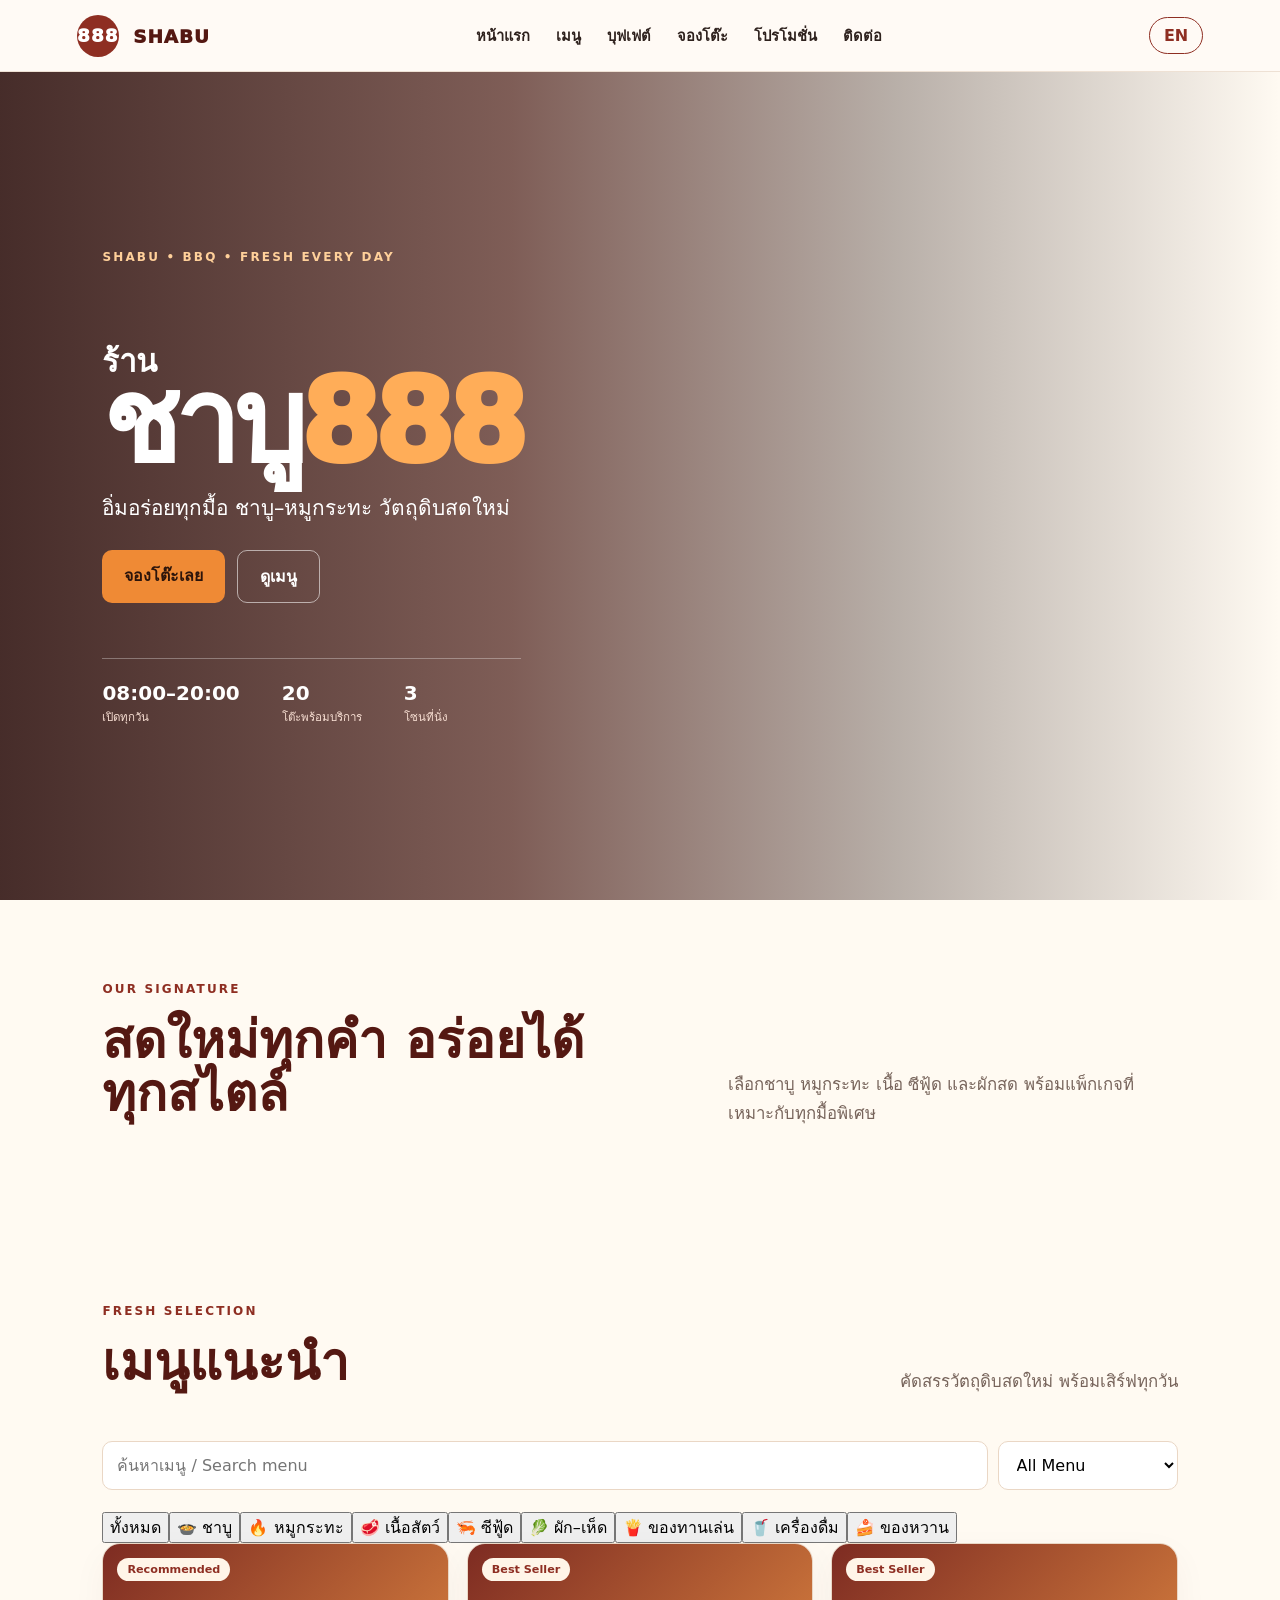
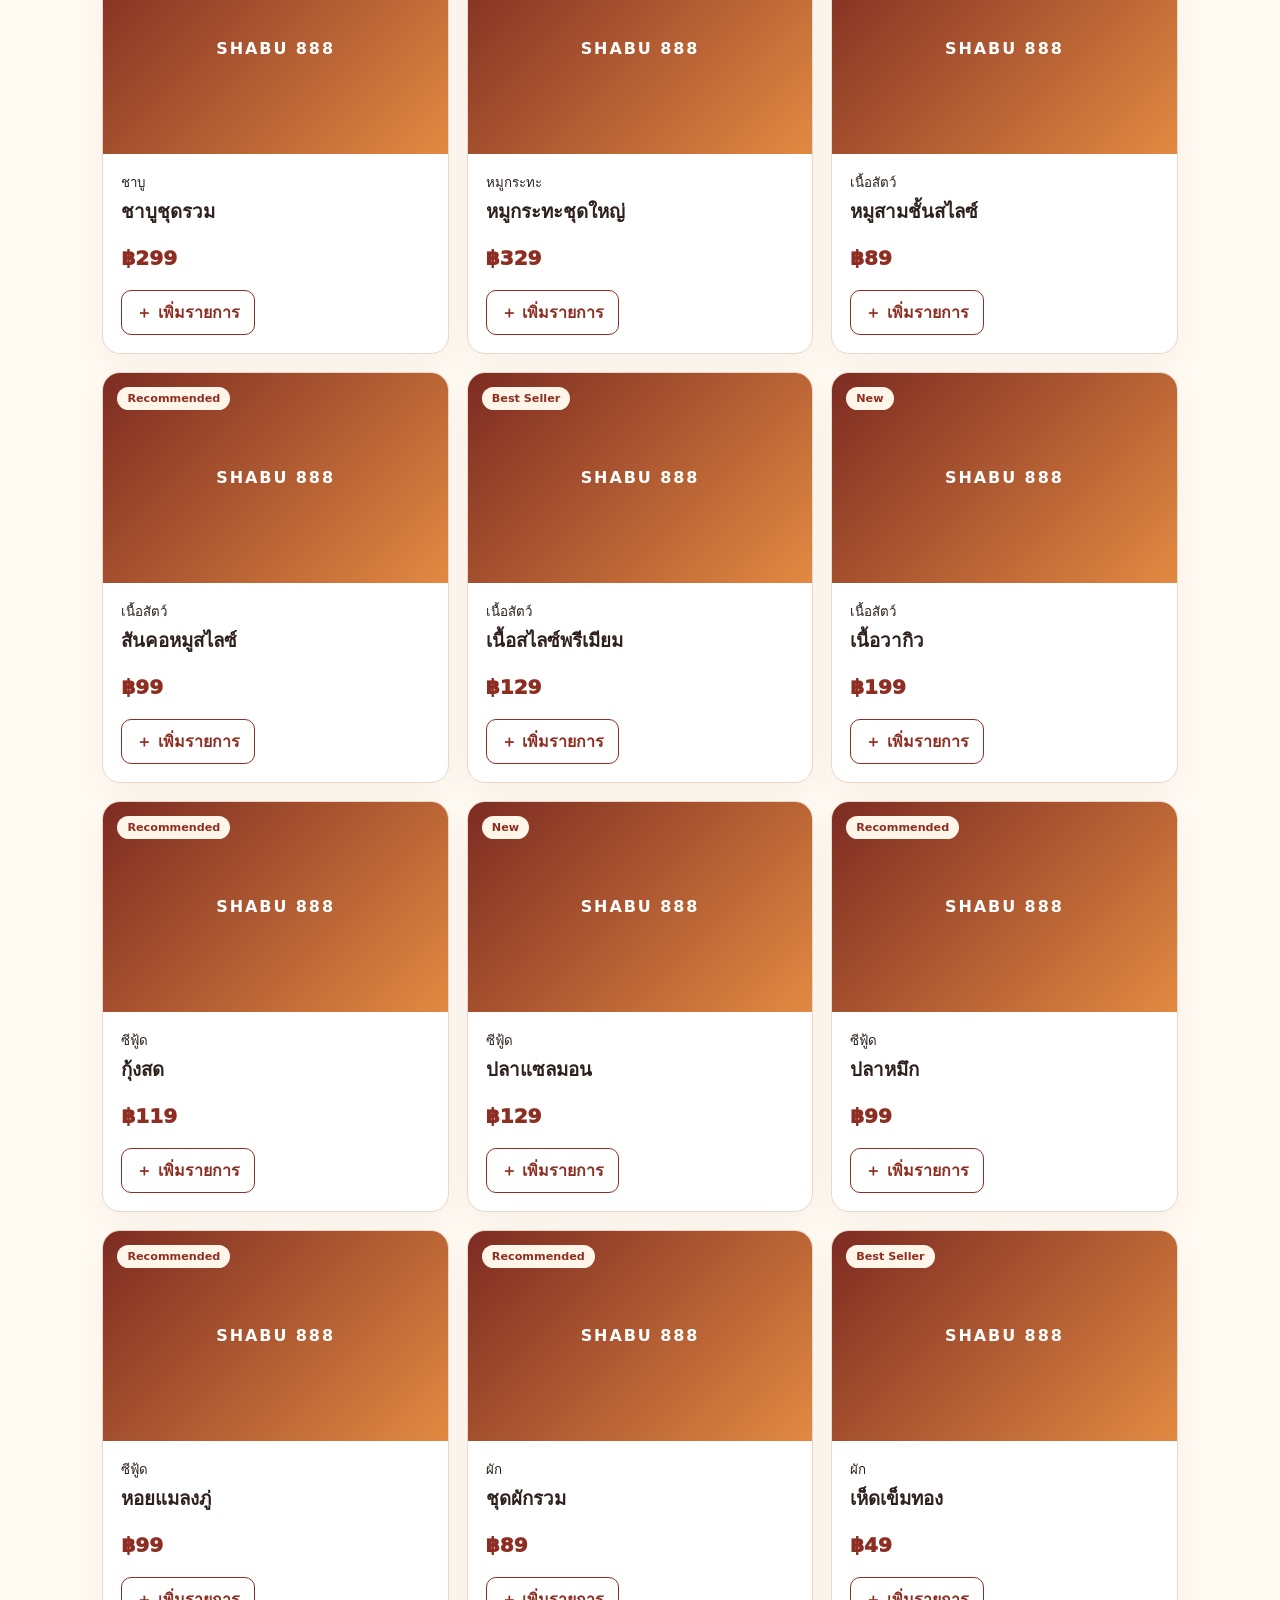
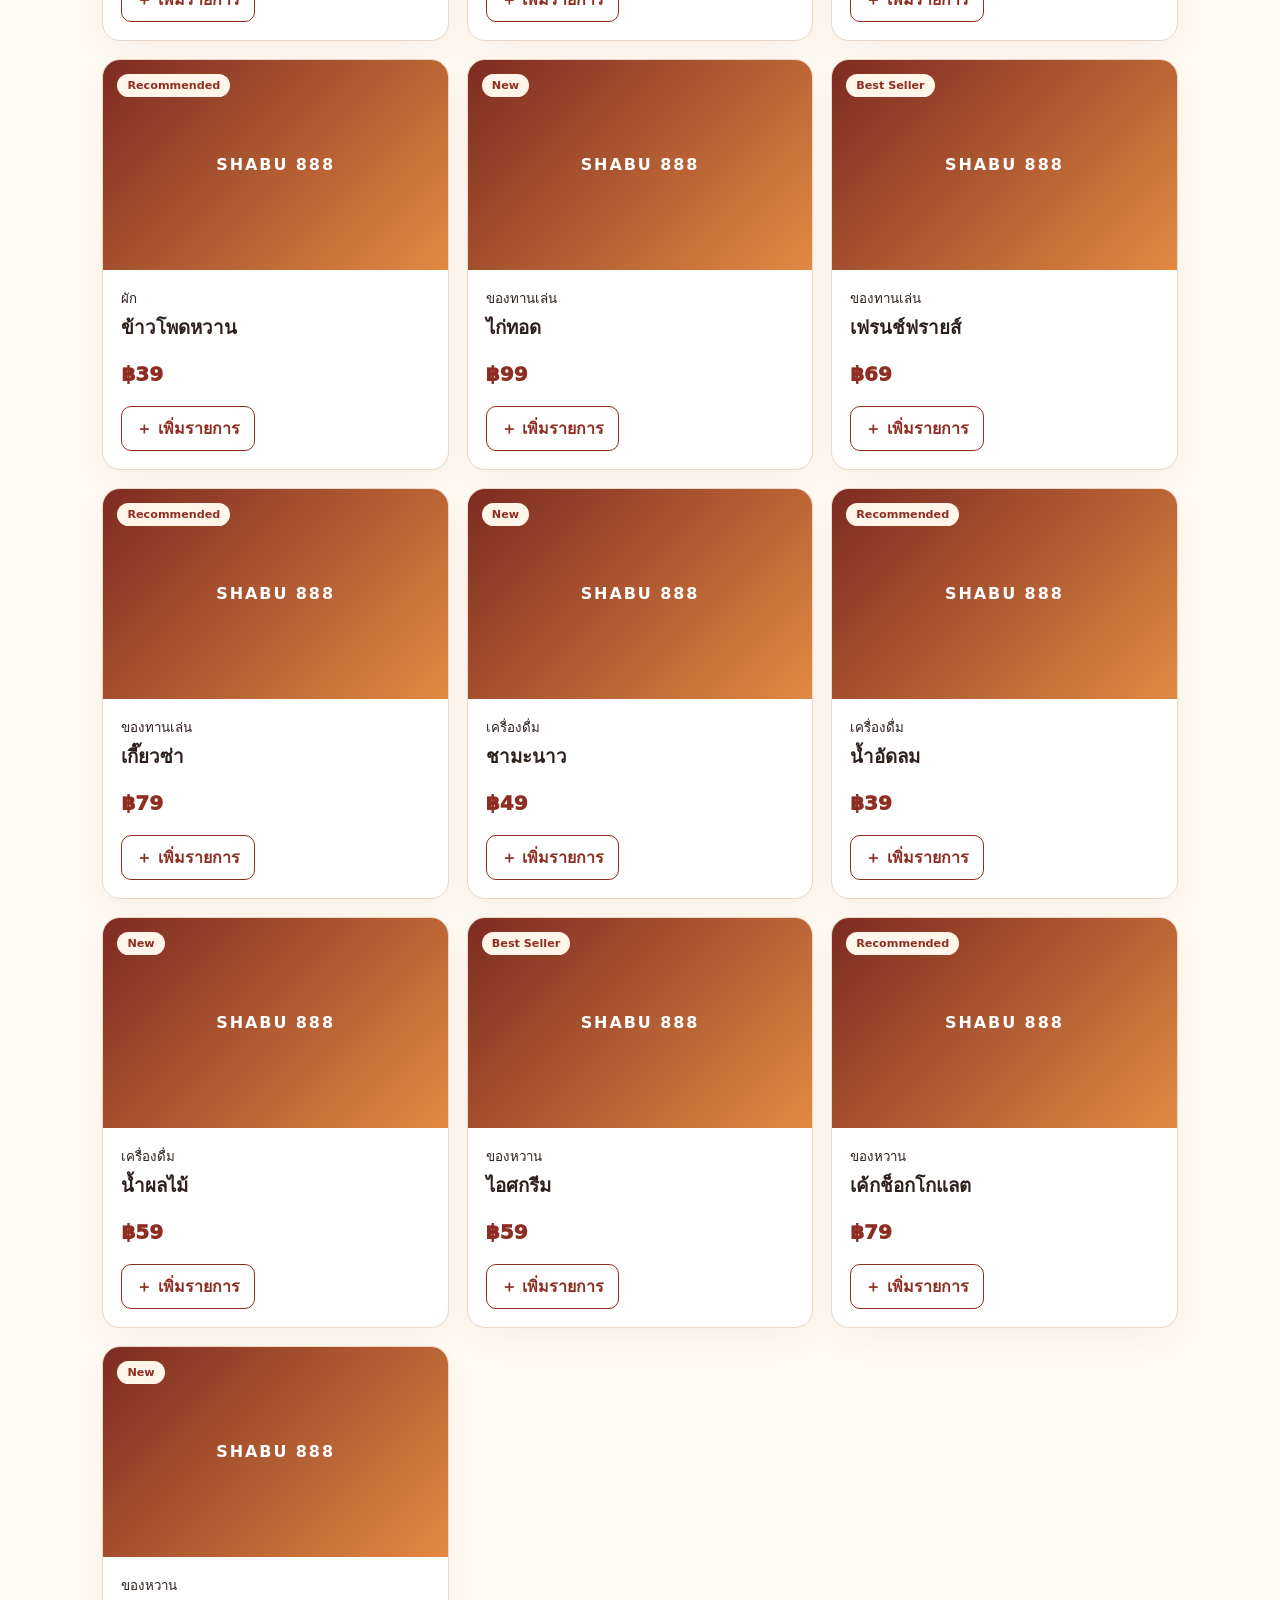
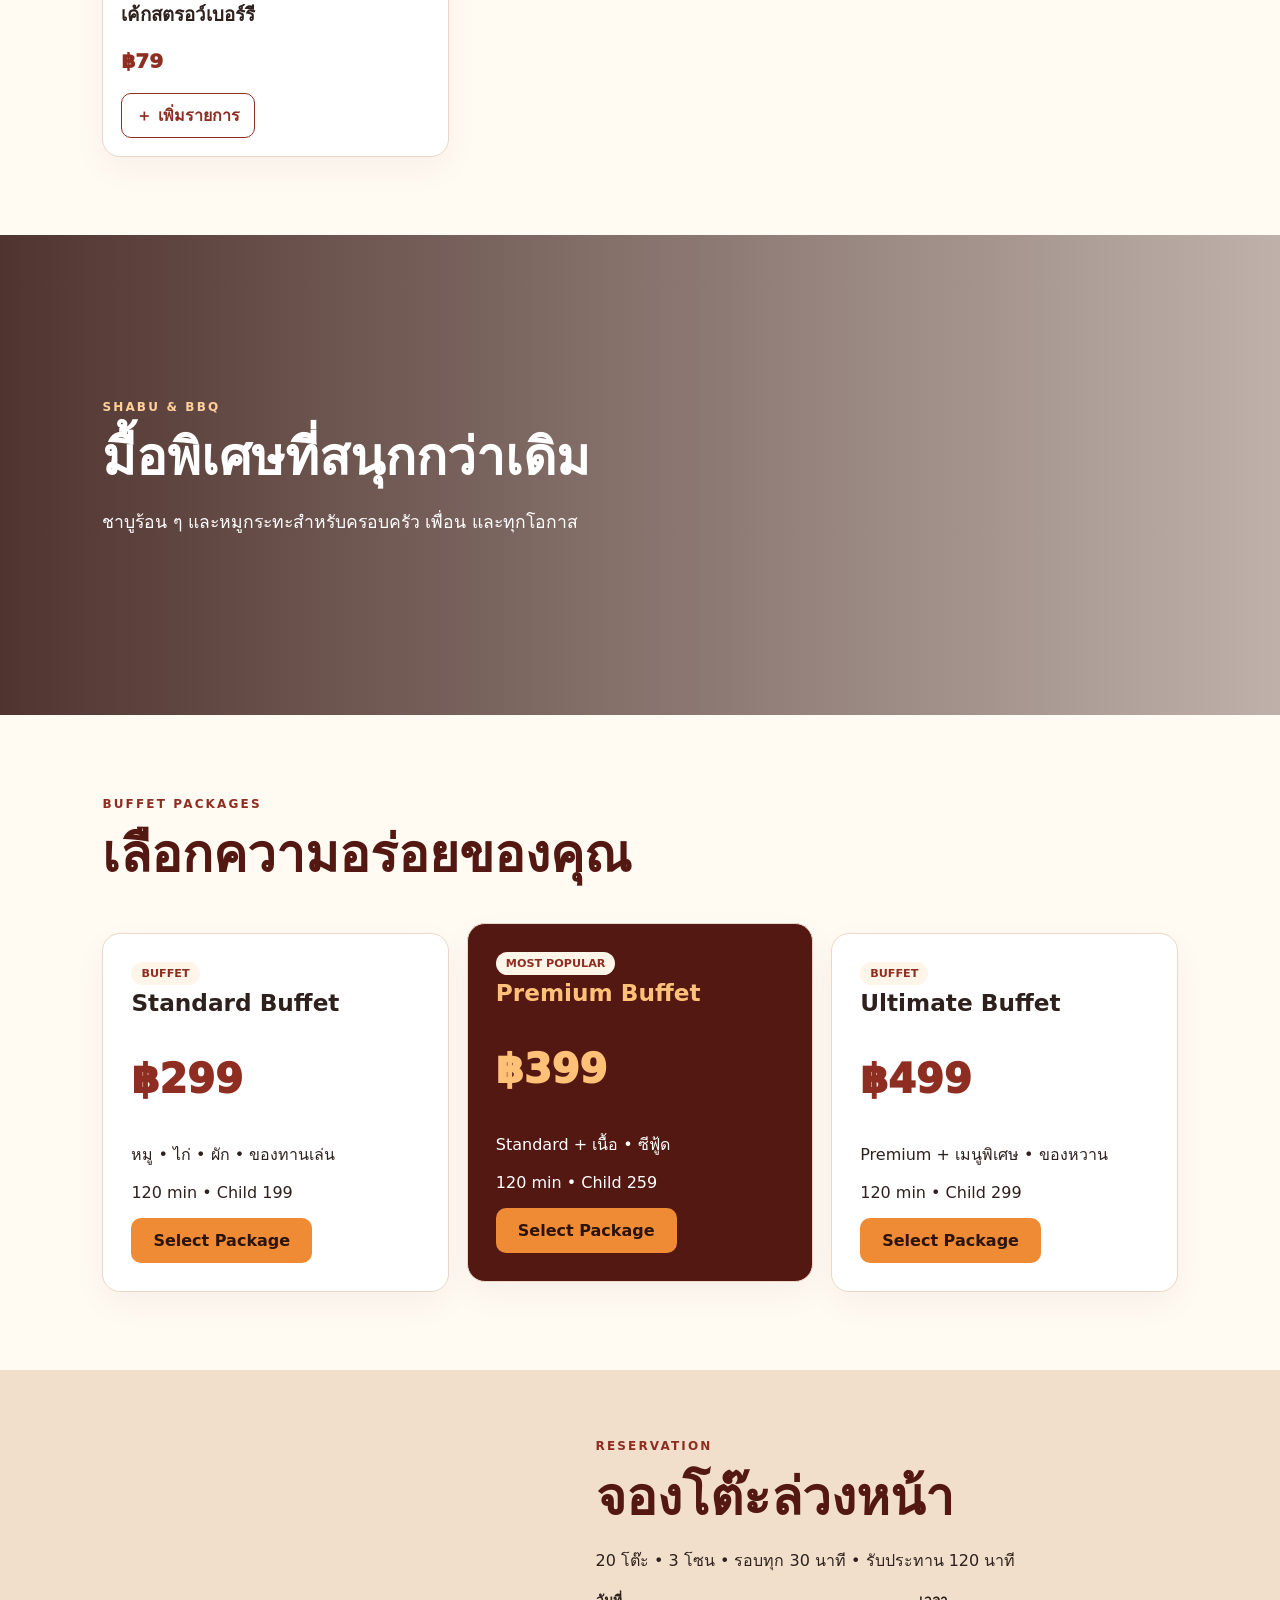
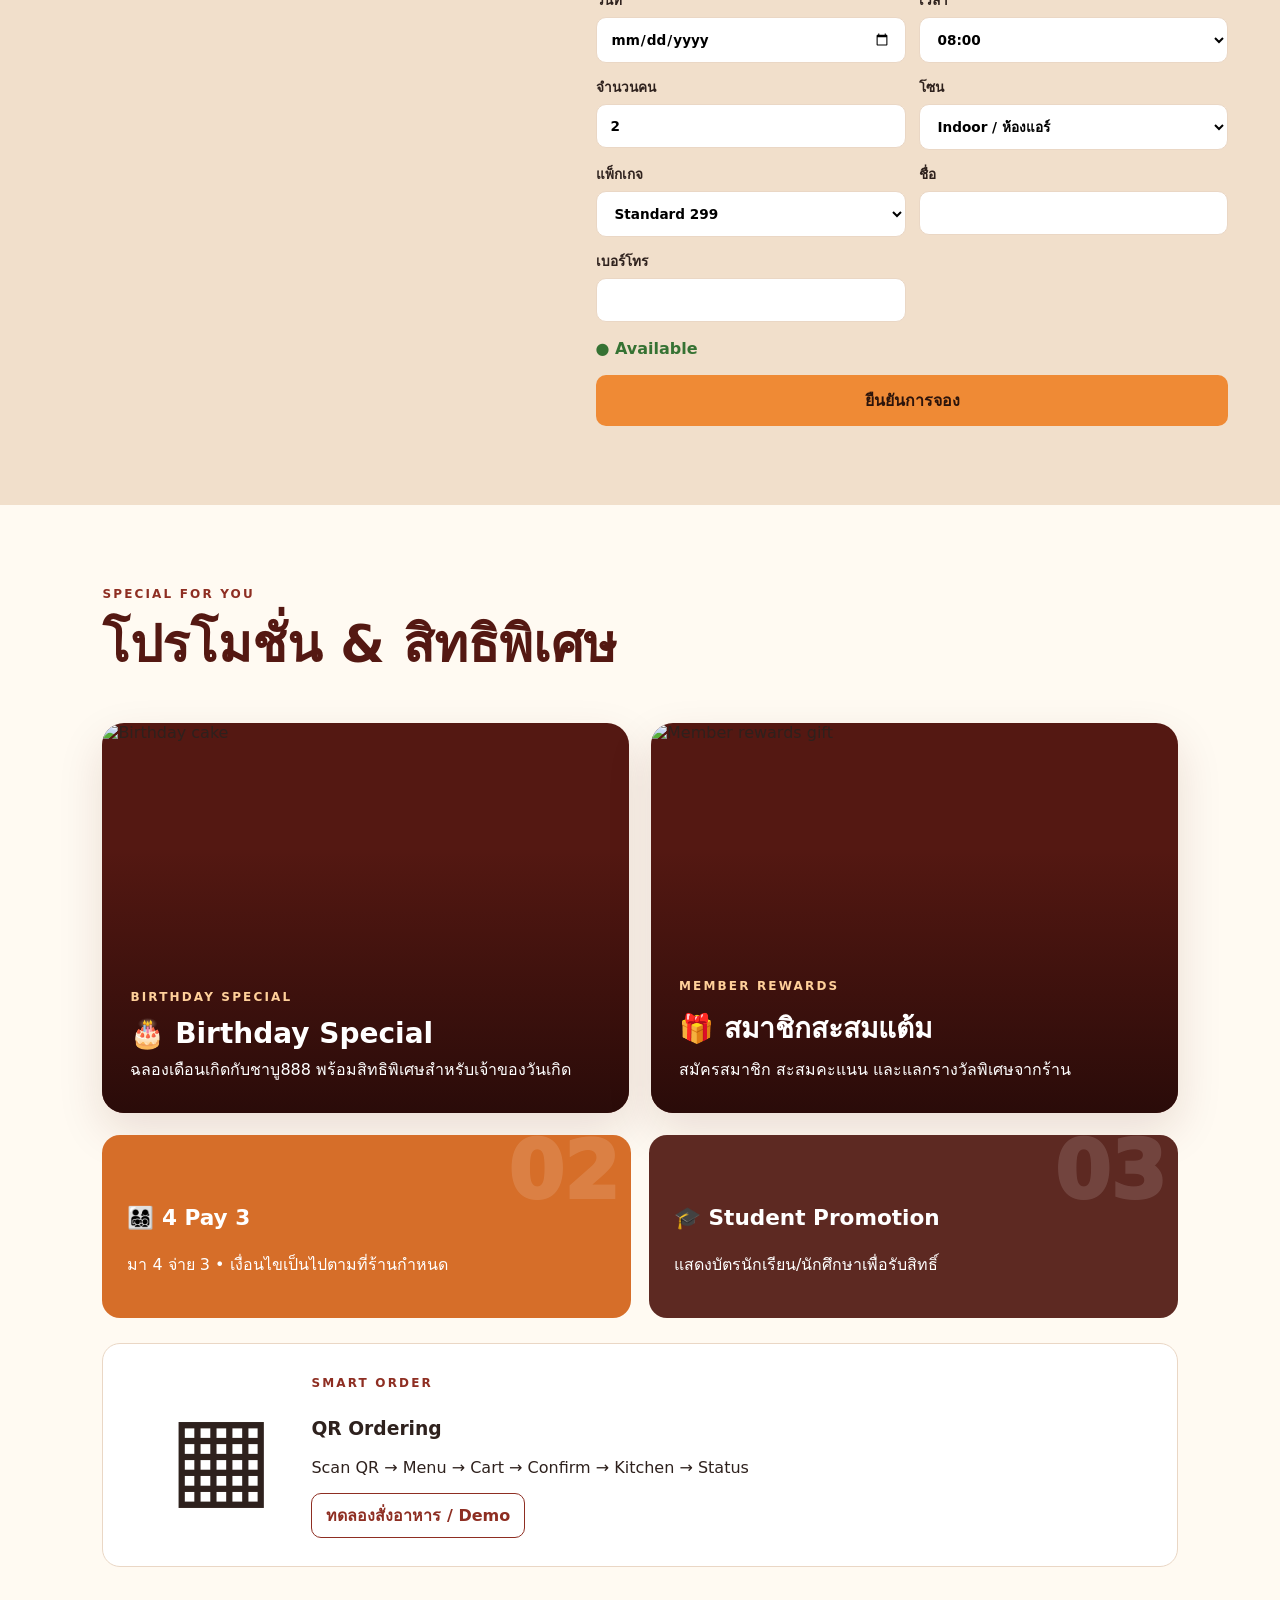
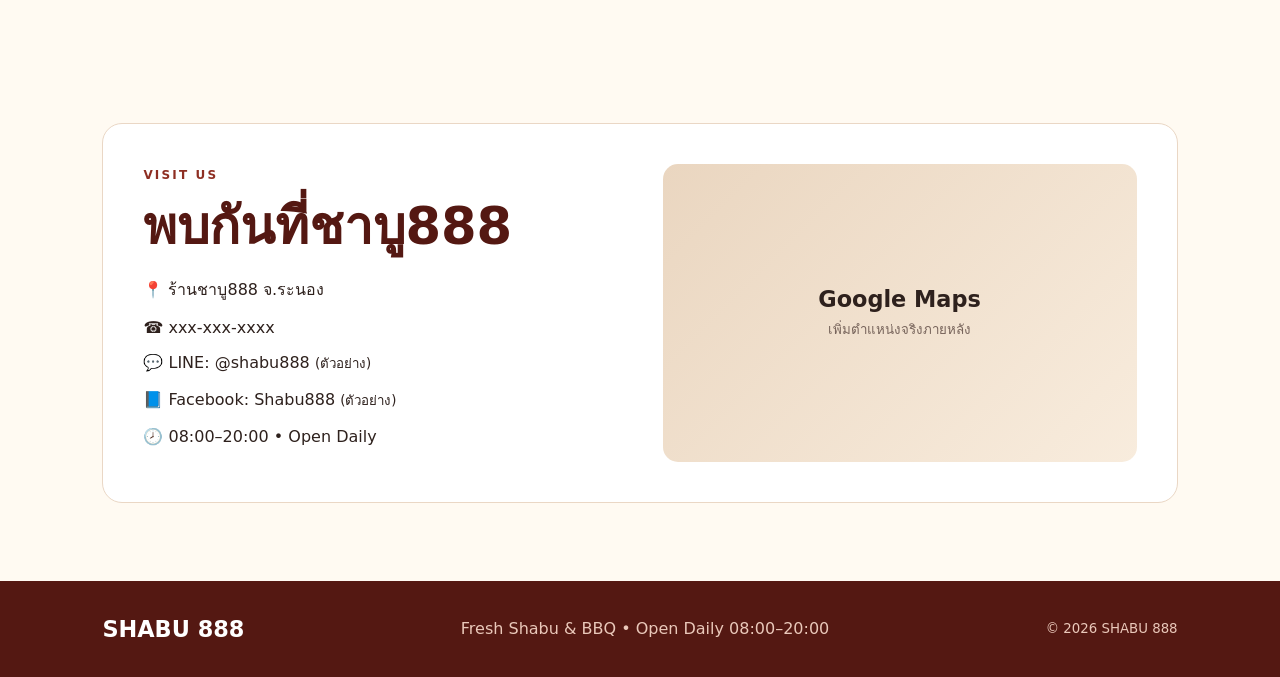
==== commit b730f840: "Expand professional menu with categories, photos, bilingual names and prices" ====
--- a/index.html
+++ b/index.html
@@ -2,7 +2,7 @@
 <header><a class="brand" href="#home"><span>888</span> SHABU</a><nav><a href="#home" data-th="หน้าแรก" data-en="Home">หน้าแรก</a><a href="#menu" data-th="เมนู" data-en="Menu">เมนู</a><a href="#packages" data-th="บุฟเฟต์" data-en="Buffet">บุฟเฟต์</a><a href="#reserve" data-th="จองโต๊ะ" data-en="Reservation">จองโต๊ะ</a><a href="#promo" data-th="โปรโมชั่น" data-en="Promotions">โปรโมชั่น</a><a href="#contact" data-th="ติดต่อ" data-en="Contact">ติดต่อ</a></nav><button class="lang" id="lang">EN</button></header>
 <main><section id="home" class="hero" style="--hero:url('https://nabeyamaidohi.com/images/nabe_angled_shot3.jpg')"><div class="shade"></div><div class="hero-copy"><span class="eyebrow">SHABU • BBQ • FRESH EVERY DAY</span><h1><small data-th="ร้าน" data-en="Welcome to">ร้าน</small><br>ชาบู<span>888</span></h1><p data-th="อิ่มอร่อยทุกมื้อ ชาบู–หมูกระทะ วัตถุดิบสดใหม่" data-en="Fresh Shabu & BBQ, Made for Every Meal">อิ่มอร่อยทุกมื้อ ชาบู–หมูกระทะ วัตถุดิบสดใหม่</p><div class="hero-actions"><a class="cta" href="#reserve" data-th="จองโต๊ะเลย" data-en="Book a Table">จองโต๊ะเลย</a><a class="ghost" href="#menu" data-th="ดูเมนู" data-en="Explore Menu">ดูเมนู</a></div><div class="facts"><b>08:00–20:00<small data-th="เปิดทุกวัน" data-en="Open Daily">เปิดทุกวัน</small></b><b>20<small data-th="โต๊ะพร้อมบริการ" data-en="Tables">โต๊ะพร้อมบริการ</small></b><b>3<small data-th="โซนที่นั่ง" data-en="Seating Zones">โซนที่นั่ง</small></b></div></div></section>
 <section class="intro"><div><span class="eyebrow dark">OUR SIGNATURE</span><h2 data-th="สดใหม่ทุกคำ อร่อยได้ทุกสไตล์" data-en="Fresh ingredients. Your perfect hot pot.">สดใหม่ทุกคำ อร่อยได้ทุกสไตล์</h2></div><p data-th="เลือกชาบู หมูกระทะ เนื้อ ซีฟู้ด และผักสด พร้อมแพ็กเกจที่เหมาะกับทุกมื้อพิเศษ" data-en="Choose shabu, BBQ, premium meat, seafood and fresh vegetables with buffet packages for every occasion.">เลือกชาบู หมูกระทะ เนื้อ ซีฟู้ด และผักสด พร้อมแพ็กเกจที่เหมาะกับทุกมื้อพิเศษ</p></section>
-<section id="menu"><div class="section-head"><div><span class="eyebrow dark">FRESH SELECTION</span><h2 data-th="เมนูแนะนำ" data-en="Featured Menu">เมนูแนะนำ</h2></div><p data-th="คัดสรรวัตถุดิบสดใหม่ พร้อมเสิร์ฟทุกวัน" data-en="Fresh ingredients, carefully selected and served daily.">คัดสรรวัตถุดิบสดใหม่ พร้อมเสิร์ฟทุกวัน</p></div><div class="toolbar"><input id="search" placeholder="ค้นหาเมนู / Search menu"><select id="filter"><option value="">All Menu</option><option>Recommended</option><option>Best Seller</option><option>New</option></select></div><div id="menuGrid" class="grid menu-grid"></div></section>
+<section id="menu"><div class="section-head"><div><span class="eyebrow dark">FRESH SELECTION</span><h2 data-th="เมนูแนะนำ" data-en="Featured Menu">เมนูแนะนำ</h2></div><p data-th="คัดสรรวัตถุดิบสดใหม่ พร้อมเสิร์ฟทุกวัน" data-en="Fresh ingredients, carefully selected and served daily.">คัดสรรวัตถุดิบสดใหม่ พร้อมเสิร์ฟทุกวัน</p></div><div class="toolbar"><input id="search" placeholder="ค้นหาเมนู / Search menu"><select id="filter"><option value="">All Menu</option><option>Recommended</option><option>Best Seller</option><option>New</option></select></div><div class="category-bar"><button class="cat-btn active" data-cat="ทั้งหมด">ทั้งหมด</button><button class="cat-btn" data-cat="ชาบู">🍲 ชาบู</button><button class="cat-btn" data-cat="หมูกระทะ">🔥 หมูกระทะ</button><button class="cat-btn" data-cat="เนื้อสัตว์">🥩 เนื้อสัตว์</button><button class="cat-btn" data-cat="ซีฟู้ด">🦐 ซีฟู้ด</button><button class="cat-btn" data-cat="ผัก">🥬 ผัก–เห็ด</button><button class="cat-btn" data-cat="ของทานเล่น">🍟 ของทานเล่น</button><button class="cat-btn" data-cat="เครื่องดื่ม">🥤 เครื่องดื่ม</button><button class="cat-btn" data-cat="ของหวาน">🍰 ของหวาน</button></div><div id="menuGrid" class="grid menu-grid"></div></section>
 <section class="feature-photo" style="--feature:url('https://a0.muscache.com/im/pictures/Mt/MtTemplate-24013/original/4739733e-46c9-422b-8364-d0cb32400892.jpeg')"><div><span class="eyebrow">SHABU & BBQ</span><h2 data-th="มื้อพิเศษที่สนุกกว่าเดิม" data-en="Make every meal memorable">มื้อพิเศษที่สนุกกว่าเดิม</h2><p data-th="ชาบูร้อน ๆ และหมูกระทะสำหรับครอบครัว เพื่อน และทุกโอกาส" data-en="Hot shabu and sizzling BBQ for family, friends and every occasion.">ชาบูร้อน ๆ และหมูกระทะสำหรับครอบครัว เพื่อน และทุกโอกาส</p></div></section>
 <section id="packages"><div class="section-head"><div><span class="eyebrow dark">BUFFET PACKAGES</span><h2 data-th="เลือกความอร่อยของคุณ" data-en="Choose Your Buffet">เลือกความอร่อยของคุณ</h2></div></div><div id="packageGrid" class="grid package-grid"></div></section>
 <section id="reserve" class="reservation"><div class="reserve-photo" style="background-image:url('https://www.kcpinternational.com/wp-content/uploads/2022/03/Nabe-1024x682.jpg')"></div><div class="reserve-box"><span class="eyebrow dark">RESERVATION</span><h2 data-th="จองโต๊ะล่วงหน้า" data-en="Reserve Your Table">จองโต๊ะล่วงหน้า</h2><p data-th="20 โต๊ะ • 3 โซน • รอบทุก 30 นาที • รับประทาน 120 นาที" data-en="20 tables • 3 zones • 30-minute slots • 120-minute dining">20 โต๊ะ • 3 โซน • รอบทุก 30 นาที • รับประทาน 120 นาที</p><form id="booking"><div class="formgrid"><label><span data-th="วันที่" data-en="Date">วันที่</span><input id="date" type="date" required></label><label><span data-th="เวลา" data-en="Time">เวลา</span><select id="time" required></select></label><label><span data-th="จำนวนคน" data-en="Guests">จำนวนคน</span><input id="guests" type="number" min="1" max="20" value="2" required></label><label><span data-th="โซน" data-en="Zone">โซน</span><select id="zone"><option>Indoor / ห้องแอร์</option><option>Outdoor / ด้านนอก</option><option>Private / ห้องส่วนตัว</option></select></label><label><span data-th="แพ็กเกจ" data-en="Package">แพ็กเกจ</span><select id="pkg"><option>Standard 299</option><option>Premium 399</option><option>Ultimate 499</option></select></label><label><span data-th="ชื่อ" data-en="Name">ชื่อ</span><input id="name" required></label><label><span data-th="เบอร์โทร" data-en="Phone">เบอร์โทร</span><input id="phone" required></label></div><div id="availability" class="status">● Available</div><button class="cta full" type="submit" data-th="ยืนยันการจอง" data-en="Confirm Reservation">ยืนยันการจอง</button></form><div id="confirmation"></div></div></section>
--- a/style.css
+++ b/style.css
@@ -1 +1 @@
-:root{--red:#8e2e22;--deep:#541812;--cream:#fff7ea;--orange:#ef8a35;--ink:#2e211d;--muted:#77645b;--line:#ead7c5}*{box-sizing:border-box}html{scroll-behavior:smooth}body{margin:0;font-family:system-ui,"Noto Sans Thai",sans-serif;background:#fffaf2;color:var(--ink)}header{height:72px;position:sticky;top:0;z-index:20;display:flex;align-items:center;gap:28px;padding:0 6%;background:#fffaf5f2;backdrop-filter:blur(15px);border-bottom:1px solid #eee1d4}.brand{text-decoration:none;color:var(--deep);font-weight:950;letter-spacing:1px;font-size:1.15rem}.brand span{display:inline-grid;place-items:center;background:var(--red);color:white;width:42px;height:42px;border-radius:50%;margin-right:7px}nav{display:flex;justify-content:center;gap:26px;flex:1}nav a{text-decoration:none;color:var(--ink);font-size:.92rem;font-weight:700}nav a:hover{color:var(--red)}button{font:inherit}.lang{border:1px solid var(--red);color:var(--red);background:transparent;border-radius:99px;padding:8px 14px;font-weight:800;cursor:pointer}.hero{min-height:calc(100vh - 72px);position:relative;display:flex;align-items:center;padding:7% 8%;background-image:var(--hero);background-size:cover;background-position:center}.shade{position:absolute;inset:0;background:linear-gradient(90deg,#2b0e0cde 0%,#451711b0 40%,#1e0c0850 70%,transparent)}.hero-copy{position:relative;max-width:760px;color:white}.eyebrow{display:inline-block;font-size:.75rem;letter-spacing:.18em;font-weight:900;color:#ffd09a;margin-bottom:10px}.eyebrow.dark{color:var(--red)}h1{font-size:clamp(4rem,9vw,8rem);line-height:.78;margin:.12em 0 .2em;font-weight:950;letter-spacing:-.055em}h1 small{font-size:.27em;letter-spacing:0}h1 span{color:#ffad58}h2{font-size:clamp(2rem,4vw,3.5rem);line-height:1.05;margin:.15em 0 .45em;color:var(--deep)}.hero p{font-size:clamp(1rem,2vw,1.3rem);max-width:620px}.hero-actions{display:flex;gap:12px;margin-top:26px}.cta,.ghost,.outline{display:inline-block;padding:13px 22px;border-radius:10px;text-decoration:none;font-weight:850;cursor:pointer}.cta{background:var(--orange);color:#2c140b;border:0}.ghost{border:1px solid #ffffff90;color:white}.facts{display:flex;gap:42px;margin-top:55px;padding-top:22px;border-top:1px solid #ffffff50;max-width:600px}.facts b{font-size:1.25rem}.facts small{display:block;font-size:.72rem;font-weight:500;color:#f7ded2;margin-top:3px}.intro{padding:70px 8%;display:grid;grid-template-columns:1.2fr 1fr;gap:8%;align-items:end}.intro p,.section-head p{color:var(--muted);font-size:1.05rem;line-height:1.7}.section-head{display:flex;justify-content:space-between;gap:30px;align-items:end;margin-bottom:28px}section:not(.hero,.feature-photo,.reservation){padding:78px 8%}.toolbar{display:flex;gap:10px;margin-bottom:22px}.toolbar input,.toolbar select,input,select{width:100%;padding:13px 14px;border:1px solid var(--line);border-radius:10px;background:#fff;font:inherit}.toolbar input{flex:1}.toolbar select{max-width:180px}.grid{display:grid;grid-template-columns:repeat(3,1fr);gap:18px}.card{background:white;border:1px solid var(--line);border-radius:18px;overflow:hidden;box-shadow:0 12px 35px #5620160b}.food-photo{height:210px;background-size:cover;background-position:center;position:relative}.food-photo .tag{position:absolute;left:14px;top:14px}.card-body{padding:18px}.tag{display:inline-block;background:#fff5e8;color:var(--red);padding:5px 10px;border-radius:99px;font-size:.7rem;font-weight:900}.card h3{margin:4px 0}.price{font-size:1.25rem;color:var(--red);font-weight:950}.outline{border:1px solid var(--red);background:white;color:var(--red);padding:9px 14px}.feature-photo{min-height:480px;background-image:linear-gradient(90deg,#31110dd9,#31110d50),var(--feature);background-size:cover;background-position:center;display:flex;align-items:center;padding:8%;color:white}.feature-photo>div{max-width:650px}.feature-photo h2{color:white}.feature-photo p{font-size:1.1rem}.package-grid .card{padding:28px;position:relative}.package-grid .card:nth-child(2){background:var(--deep);color:white;transform:translateY(-10px)}.package-grid .card:nth-child(2) h3,.package-grid .card:nth-child(2) .price{color:#ffc078}.package-grid h3{font-size:1.45rem}.package-grid .price{font-size:2.5rem}.reservation{display:grid;grid-template-columns:.85fr 1.15fr;background:#f1dfcb}.reserve-photo{min-height:720px;background-size:cover;background-position:center}.reserve-box{padding:65px 7%}.formgrid{display:grid;grid-template-columns:repeat(2,1fr);gap:13px}.formgrid label{display:flex;flex-direction:column;gap:6px;font-weight:750;font-size:.85rem}.status{margin:17px 0;color:#367233;font-weight:800}.full{width:100%;text-align:center}.promos .promo{min-height:230px;border-radius:18px;padding:25px;color:white;position:relative;overflow:hidden}.promo>span{font-size:5rem;position:absolute;right:12px;top:-10px;opacity:.13;font-weight:950}.promo h3{font-size:1.35rem;margin-top:80px}.p1{background:#9a3328}.p2{background:#d66e29}.p3{background:#5d2922}.qr{margin-top:25px;background:white;border:1px solid var(--line);border-radius:18px;padding:28px;display:grid;grid-template-columns:180px 1fr;align-items:center}.qr-icon{font-size:7rem;text-align:center}.contact{display:grid;grid-template-columns:1fr 1fr;gap:45px;background:#fff;border:1px solid var(--line);padding:40px;border-radius:20px}.map{min-height:270px;border-radius:15px;background:linear-gradient(135deg,#ead6c0,#f8ecdd);display:flex;flex-direction:column;justify-content:center;align-items:center;gap:7px}.map b{font-size:1.4rem}.map small{color:var(--muted)}footer{background:var(--deep);color:white;padding:35px 8%;display:flex;justify-content:space-between;gap:20px;align-items:center}footer b{font-size:1.4rem}footer span,footer small{color:#eac8ba}#confirmation{margin-top:14px;color:var(--deep);font-weight:850}@media(max-width:850px){nav{display:none}.hero{min-height:80vh;background-position:62% center}.shade{background:#2b0e0ca8}.hero-copy{text-align:center}.hero-actions,.facts{justify-content:center}.facts{gap:20px}.intro,.reservation,.contact{grid-template-columns:1fr}.grid{grid-template-columns:1fr 1fr}.reserve-photo{min-height:360px}.section-head{display:block}.qr{grid-template-columns:1fr}.formgrid{grid-template-columns:1fr}footer{flex-direction:column;text-align:center}}@media(max-width:560px){.grid{grid-template-columns:1fr}.facts{flex-wrap:wrap}.hero-actions{flex-direction:column}.toolbar{flex-direction:column}.toolbar select{max-width:none}section:not(.hero,.feature-photo,.reservation){padding:58px 6%}.intro{padding:58px 6%}}+:root{--red:#8e2e22;--deep:#541812;--cream:#fff7ea;--orange:#ef8a35;--ink:#2e211d;--muted:#77645b;--line:#ead7c5}*{box-sizing:border-box}html{scroll-behavior:smooth}body{margin:0;font-family:system-ui,"Noto Sans Thai",sans-serif;background:#fffaf2;color:var(--ink)}header{height:72px;position:sticky;top:0;z-index:20;display:flex;align-items:center;gap:28px;padding:0 6%;background:#fffaf5f2;backdrop-filter:blur(15px);border-bottom:1px solid #eee1d4}.brand{text-decoration:none;color:var(--deep);font-weight:950;letter-spacing:1px;font-size:1.15rem}.brand span{display:inline-grid;place-items:center;background:var(--red);color:white;width:42px;height:42px;border-radius:50%;margin-right:7px}nav{display:flex;justify-content:center;gap:26px;flex:1}nav a{text-decoration:none;color:var(--ink);font-size:.92rem;font-weight:700}nav a:hover{color:var(--red)}button{font:inherit}.lang{border:1px solid var(--red);color:var(--red);background:transparent;border-radius:99px;padding:8px 14px;font-weight:800;cursor:pointer}.hero{min-height:calc(100vh - 72px);position:relative;display:flex;align-items:center;padding:7% 8%;background-image:var(--hero);background-size:cover;background-position:center}.shade{position:absolute;inset:0;background:linear-gradient(90deg,#2b0e0cde 0%,#451711b0 40%,#1e0c0850 70%,transparent)}.hero-copy{position:relative;max-width:760px;color:white}.eyebrow{display:inline-block;font-size:.75rem;letter-spacing:.18em;font-weight:900;color:#ffd09a;margin-bottom:10px}.eyebrow.dark{color:var(--red)}h1{font-size:clamp(4rem,9vw,8rem);line-height:.78;margin:.12em 0 .2em;font-weight:950;letter-spacing:-.055em}h1 small{font-size:.27em;letter-spacing:0}h1 span{color:#ffad58}h2{font-size:clamp(2rem,4vw,3.5rem);line-height:1.05;margin:.15em 0 .45em;color:var(--deep)}.hero p{font-size:clamp(1rem,2vw,1.3rem);max-width:620px}.hero-actions{display:flex;gap:12px;margin-top:26px}.cta,.ghost,.outline{display:inline-block;padding:13px 22px;border-radius:10px;text-decoration:none;font-weight:850;cursor:pointer}.cta{background:var(--orange);color:#2c140b;border:0}.ghost{border:1px solid #ffffff90;color:white}.facts{display:flex;gap:42px;margin-top:55px;padding-top:22px;border-top:1px solid #ffffff50;max-width:600px}.facts b{font-size:1.25rem}.facts small{display:block;font-size:.72rem;font-weight:500;color:#f7ded2;margin-top:3px}.intro{padding:70px 8%;display:grid;grid-template-columns:1.2fr 1fr;gap:8%;align-items:end}.intro p,.section-head p{color:var(--muted);font-size:1.05rem;line-height:1.7}.section-head{display:flex;justify-content:space-between;gap:30px;align-items:end;margin-bottom:28px}section:not(.hero,.feature-photo,.reservation){padding:78px 8%}.toolbar{display:flex;gap:10px;margin-bottom:22px}.toolbar input,.toolbar select,input,select{width:100%;padding:13px 14px;border:1px solid var(--line);border-radius:10px;background:#fff;font:inherit}.toolbar input{flex:1}.toolbar select{max-width:180px}.grid{display:grid;grid-template-columns:repeat(3,1fr);gap:18px}.card{background:white;border:1px solid var(--line);border-radius:18px;overflow:hidden;box-shadow:0 12px 35px #5620160b}.food-photo{height:210px;background-size:cover;background-position:center;position:relative}.food-photo .tag{position:absolute;left:14px;top:14px}.card-body{padding:18px}.tag{display:inline-block;background:#fff5e8;color:var(--red);padding:5px 10px;border-radius:99px;font-size:.7rem;font-weight:900}.card h3{margin:4px 0}.price{font-size:1.25rem;color:var(--red);font-weight:950}.outline{border:1px solid var(--red);background:white;color:var(--red);padding:9px 14px}.feature-photo{min-height:480px;background-image:linear-gradient(90deg,#31110dd9,#31110d50),var(--feature);background-size:cover;background-position:center;display:flex;align-items:center;padding:8%;color:white}.feature-photo>div{max-width:650px}.feature-photo h2{color:white}.feature-photo p{font-size:1.1rem}.package-grid .card{padding:28px;position:relative}.package-grid .card:nth-child(2){background:var(--deep);color:white;transform:translateY(-10px)}.package-grid .card:nth-child(2) h3,.package-grid .card:nth-child(2) .price{color:#ffc078}.package-grid h3{font-size:1.45rem}.package-grid .price{font-size:2.5rem}.reservation{display:grid;grid-template-columns:.85fr 1.15fr;background:#f1dfcb}.reserve-photo{min-height:720px;background-size:cover;background-position:center}.reserve-box{padding:65px 7%}.formgrid{display:grid;grid-template-columns:repeat(2,1fr);gap:13px}.formgrid label{display:flex;flex-direction:column;gap:6px;font-weight:750;font-size:.85rem}.status{margin:17px 0;color:#367233;font-weight:800}.full{width:100%;text-align:center}.promos .promo{min-height:230px;border-radius:18px;padding:25px;color:white;position:relative;overflow:hidden}.promo>span{font-size:5rem;position:absolute;right:12px;top:-10px;opacity:.13;font-weight:950}.promo h3{font-size:1.35rem;margin-top:80px}.p1{background:#9a3328}.p2{background:#d66e29}.p3{background:#5d2922}.qr{margin-top:25px;background:white;border:1px solid var(--line);border-radius:18px;padding:28px;display:grid;grid-template-columns:180px 1fr;align-items:center}.qr-icon{font-size:7rem;text-align:center}.contact{display:grid;grid-template-columns:1fr 1fr;gap:45px;background:#fff;border:1px solid var(--line);padding:40px;border-radius:20px}.map{min-height:270px;border-radius:15px;background:linear-gradient(135deg,#ead6c0,#f8ecdd);display:flex;flex-direction:column;justify-content:center;align-items:center;gap:7px}.map b{font-size:1.4rem}.map small{color:var(--muted)}footer{background:var(--deep);color:white;padding:35px 8%;display:flex;justify-content:space-between;gap:20px;align-items:center}footer b{font-size:1.4rem}footer span,footer small{color:#eac8ba}#confirmation{margin-top:14px;color:var(--deep);font-weight:850}@media(max-width:850px){nav{display:none}.hero{min-height:80vh;background-position:62% center}.shade{background:#2b0e0ca8}.hero-copy{text-align:center}.hero-actions,.facts{justify-content:center}.facts{gap:20px}.intro,.reservation,.contact{grid-template-columns:1fr}.grid{grid-template-columns:1fr 1fr}.reserve-photo{min-height:360px}.section-head{display:block}.qr{grid-template-columns:1fr}.formgrid{grid-template-columns:1fr}footer{flex-direction:column;text-align:center}}@media(max-width:560px){.grid{grid-template-columns:1fr}.facts{flex-wrap:wrap}.hero-actions{flex-direction:column}.toolbar{flex-direction:column}.toolbar select{max-width:none}section:not(.hero,.feature-photo,.reservation){padding:58px 6%}.intro{padding:58px 6%}}.food-photo{overflow:hidden;background:linear-gradient(135deg,#7d2b22,#e28a42)}.food-photo img{width:100%;height:100%;display:block;object-fit:cover;transition:transform .35s ease}.card:hover .food-photo img{transform:scale(1.06)}.image-fallback:after{content:"SHABU 888";color:#fff;font-weight:900;display:grid;place-items:center;height:100%;letter-spacing:.12em}.promo-showcase{display:grid;grid-template-columns:1fr 1fr;gap:22px;margin-bottom:22px}.promo-feature{min-height:390px;border-radius:22px;overflow:hidden;position:relative;background:#541812;box-shadow:0 18px 45px #54181220}.promo-feature img{width:100%;height:390px;object-fit:cover;display:block}.promo-feature:after{content:"";position:absolute;inset:0;background:linear-gradient(0deg,#260a08e8 0%,transparent 68%)}.promo-copy{position:absolute;z-index:2;left:28px;right:28px;bottom:24px;color:white}.promo-copy h3{font-size:1.75rem;margin:3px 0}.promo-copy p{margin:7px 0;max-width:480px}.mini-promos{grid-template-columns:1fr 1fr}.mini-promos .promo{min-height:180px}.mini-promos .promo h3{margin-top:45px}@media(max-width:850px){.promo-showcase{grid-template-columns:1fr}.promo-feature,.promo-feature img{min-height:330px;height:330px}}@media(max-width:560px){.mini-promos{grid-template-columns:1fr}.promo-feature,.promo-feature img{min-height:300px;height:300px}}
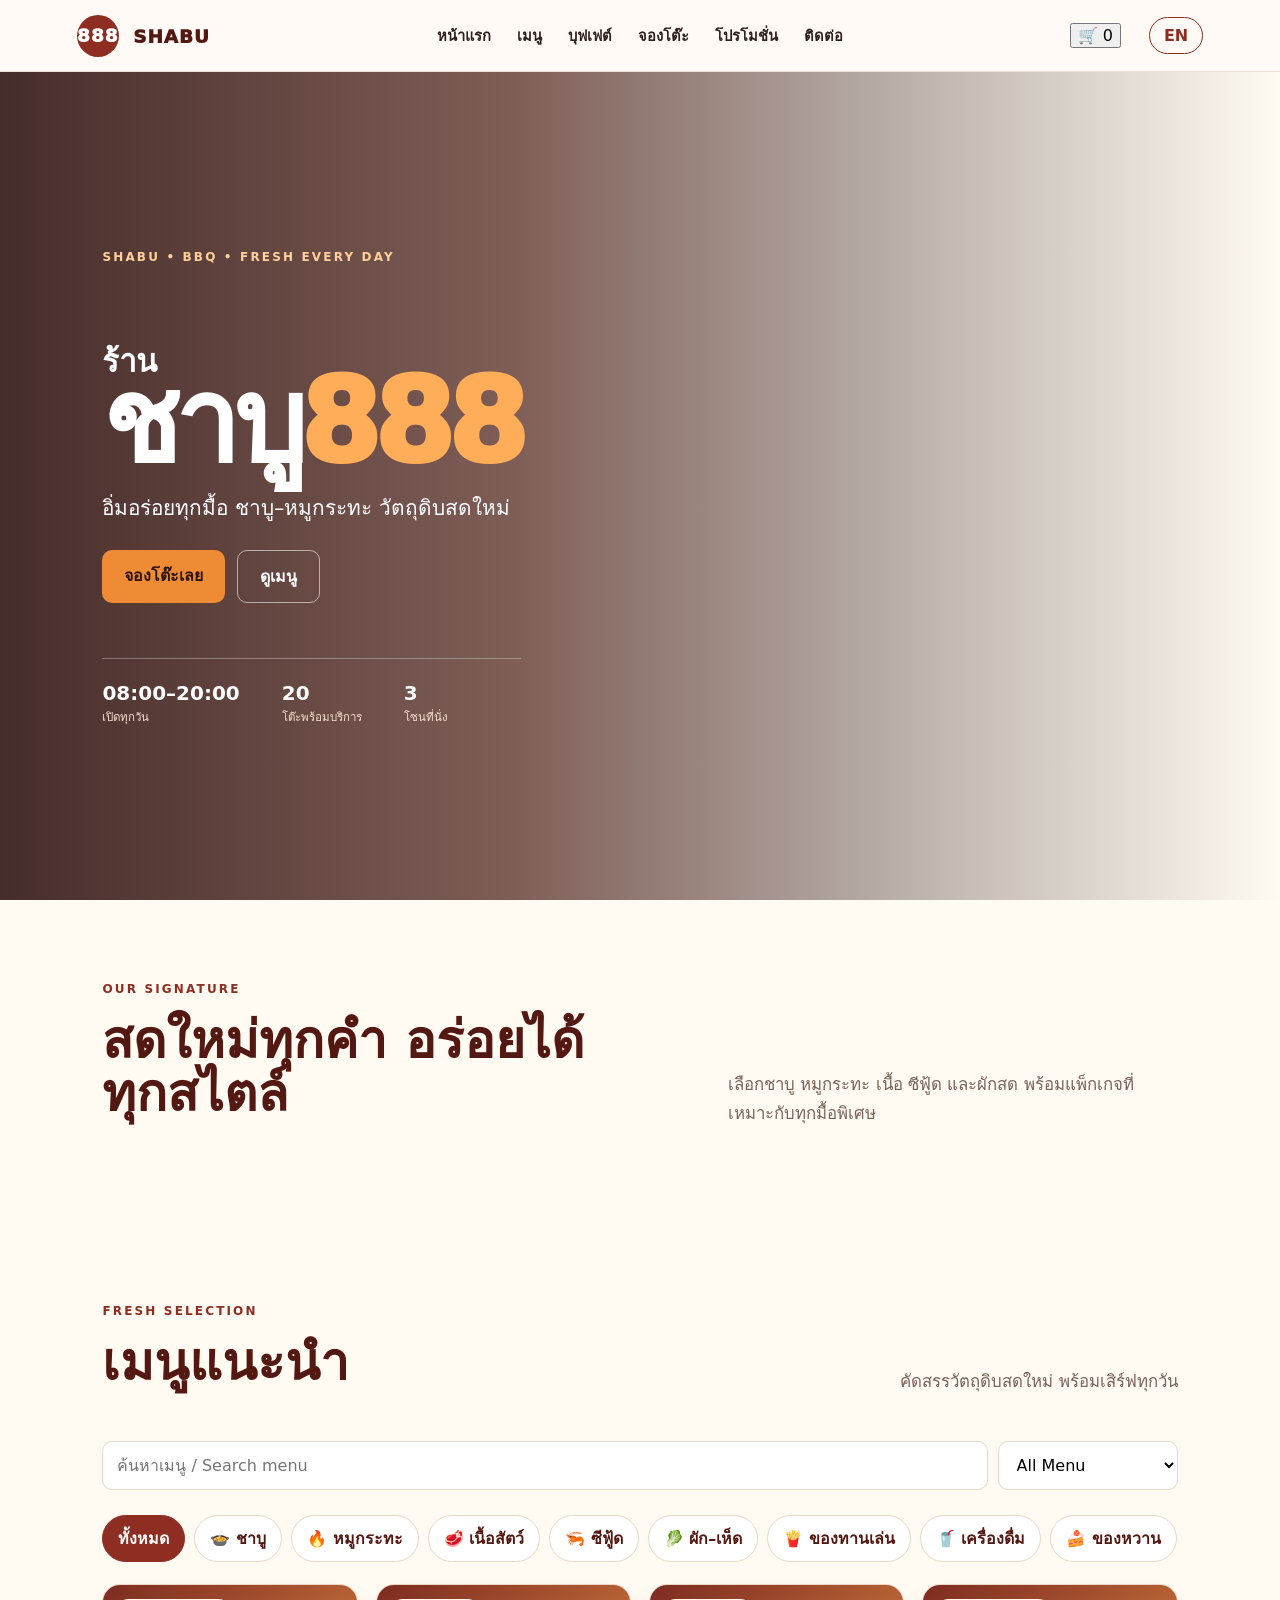
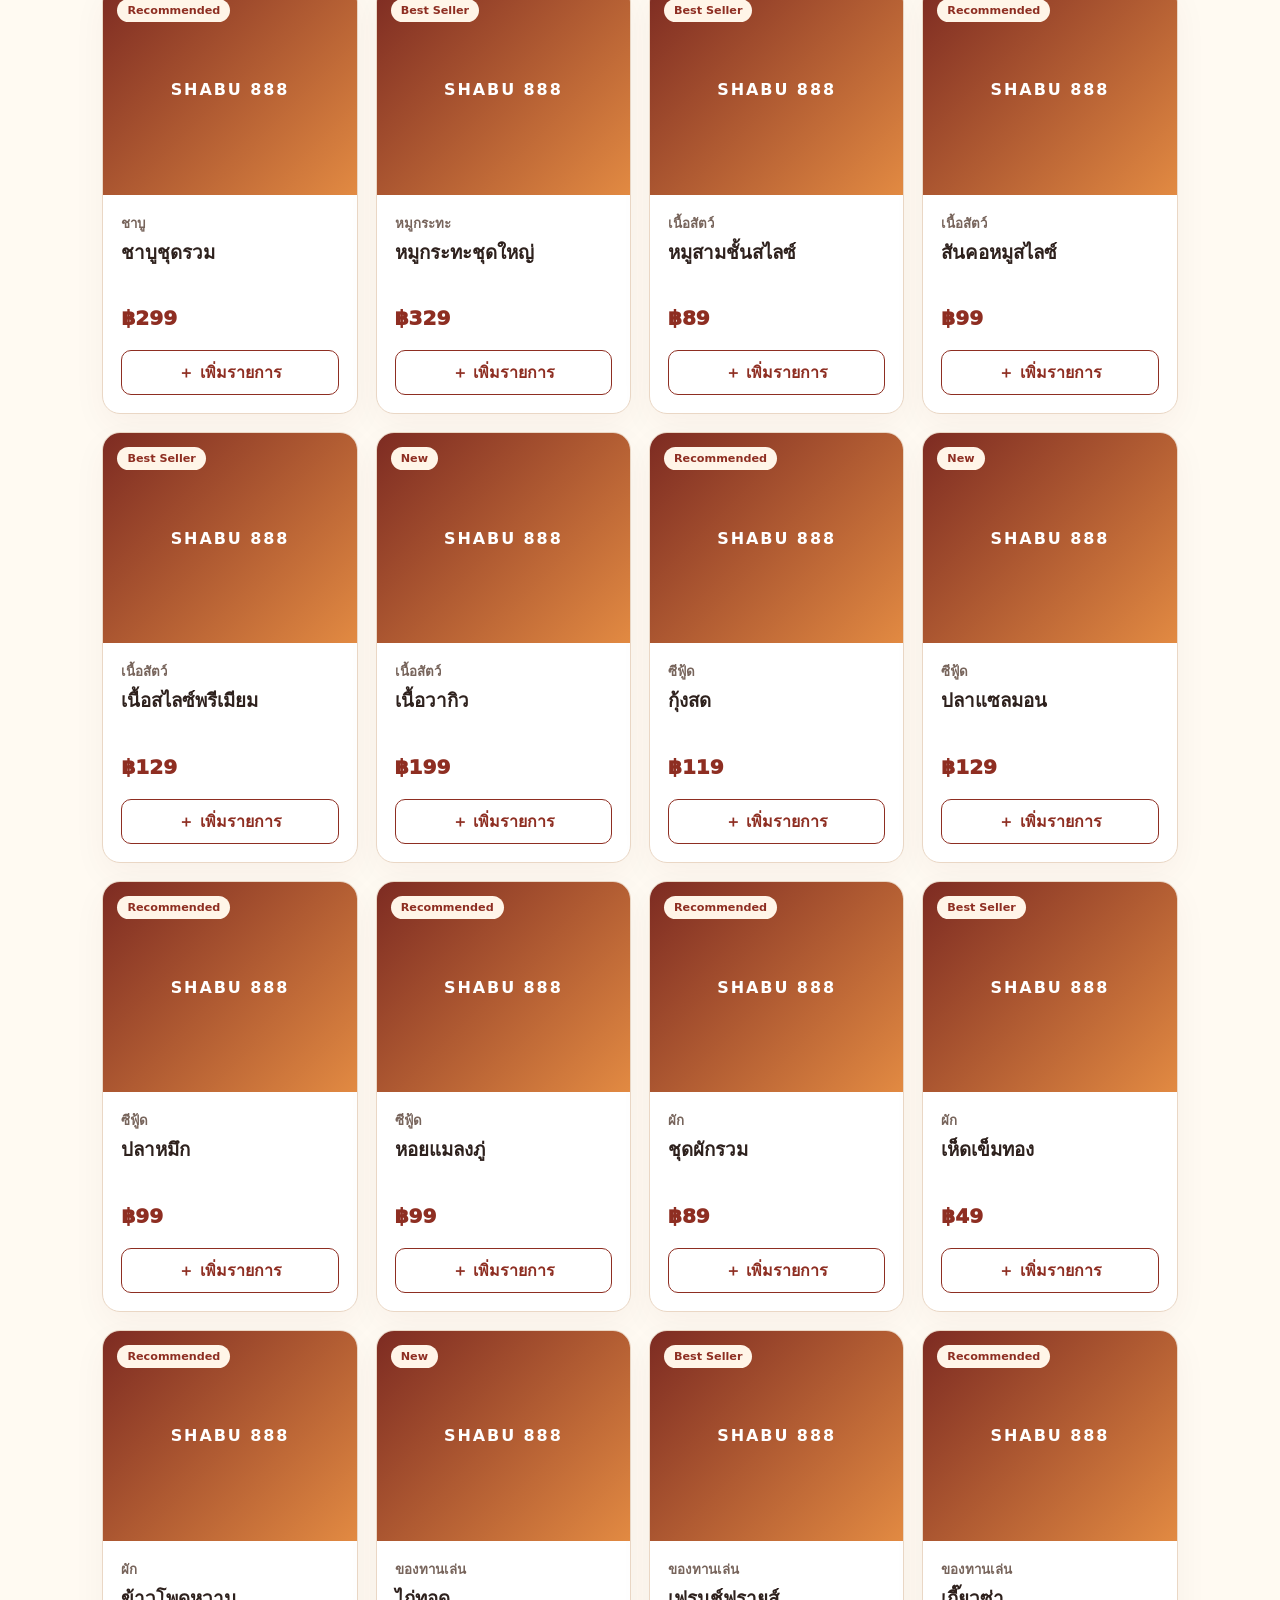
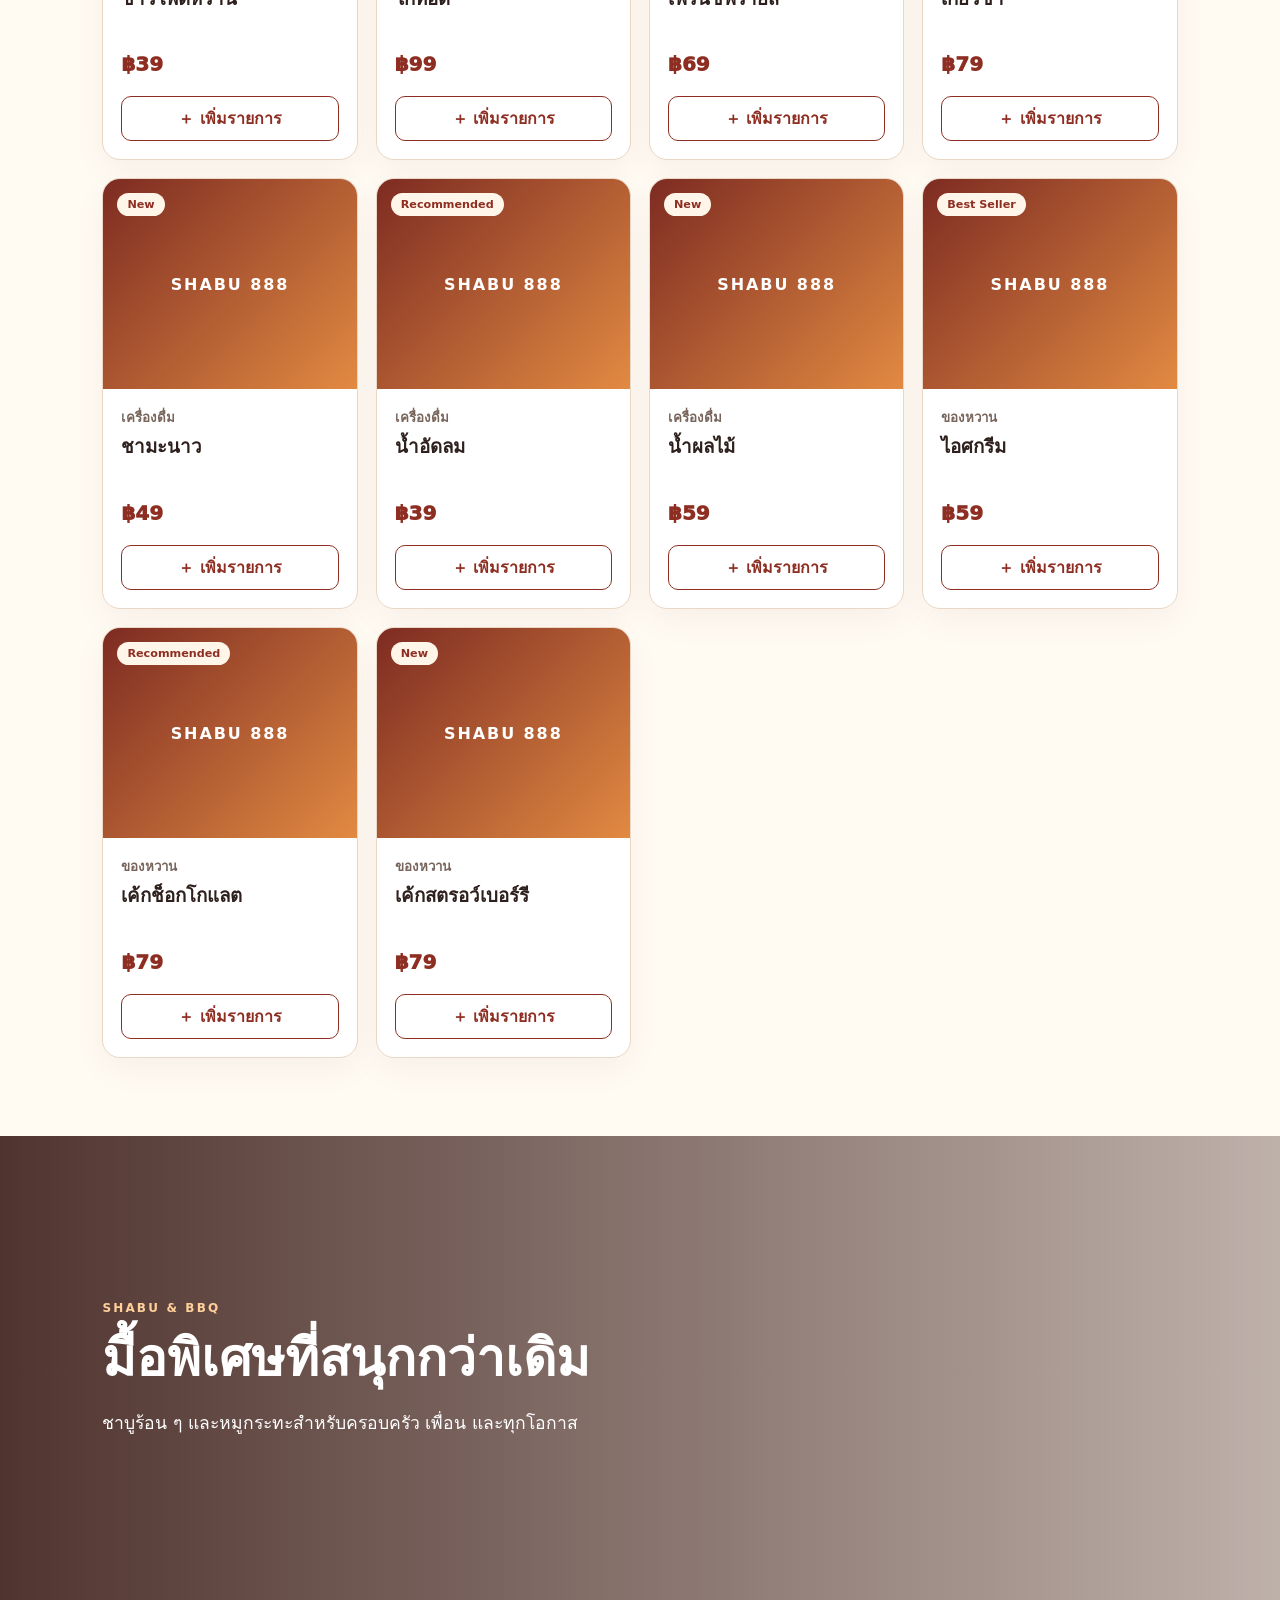
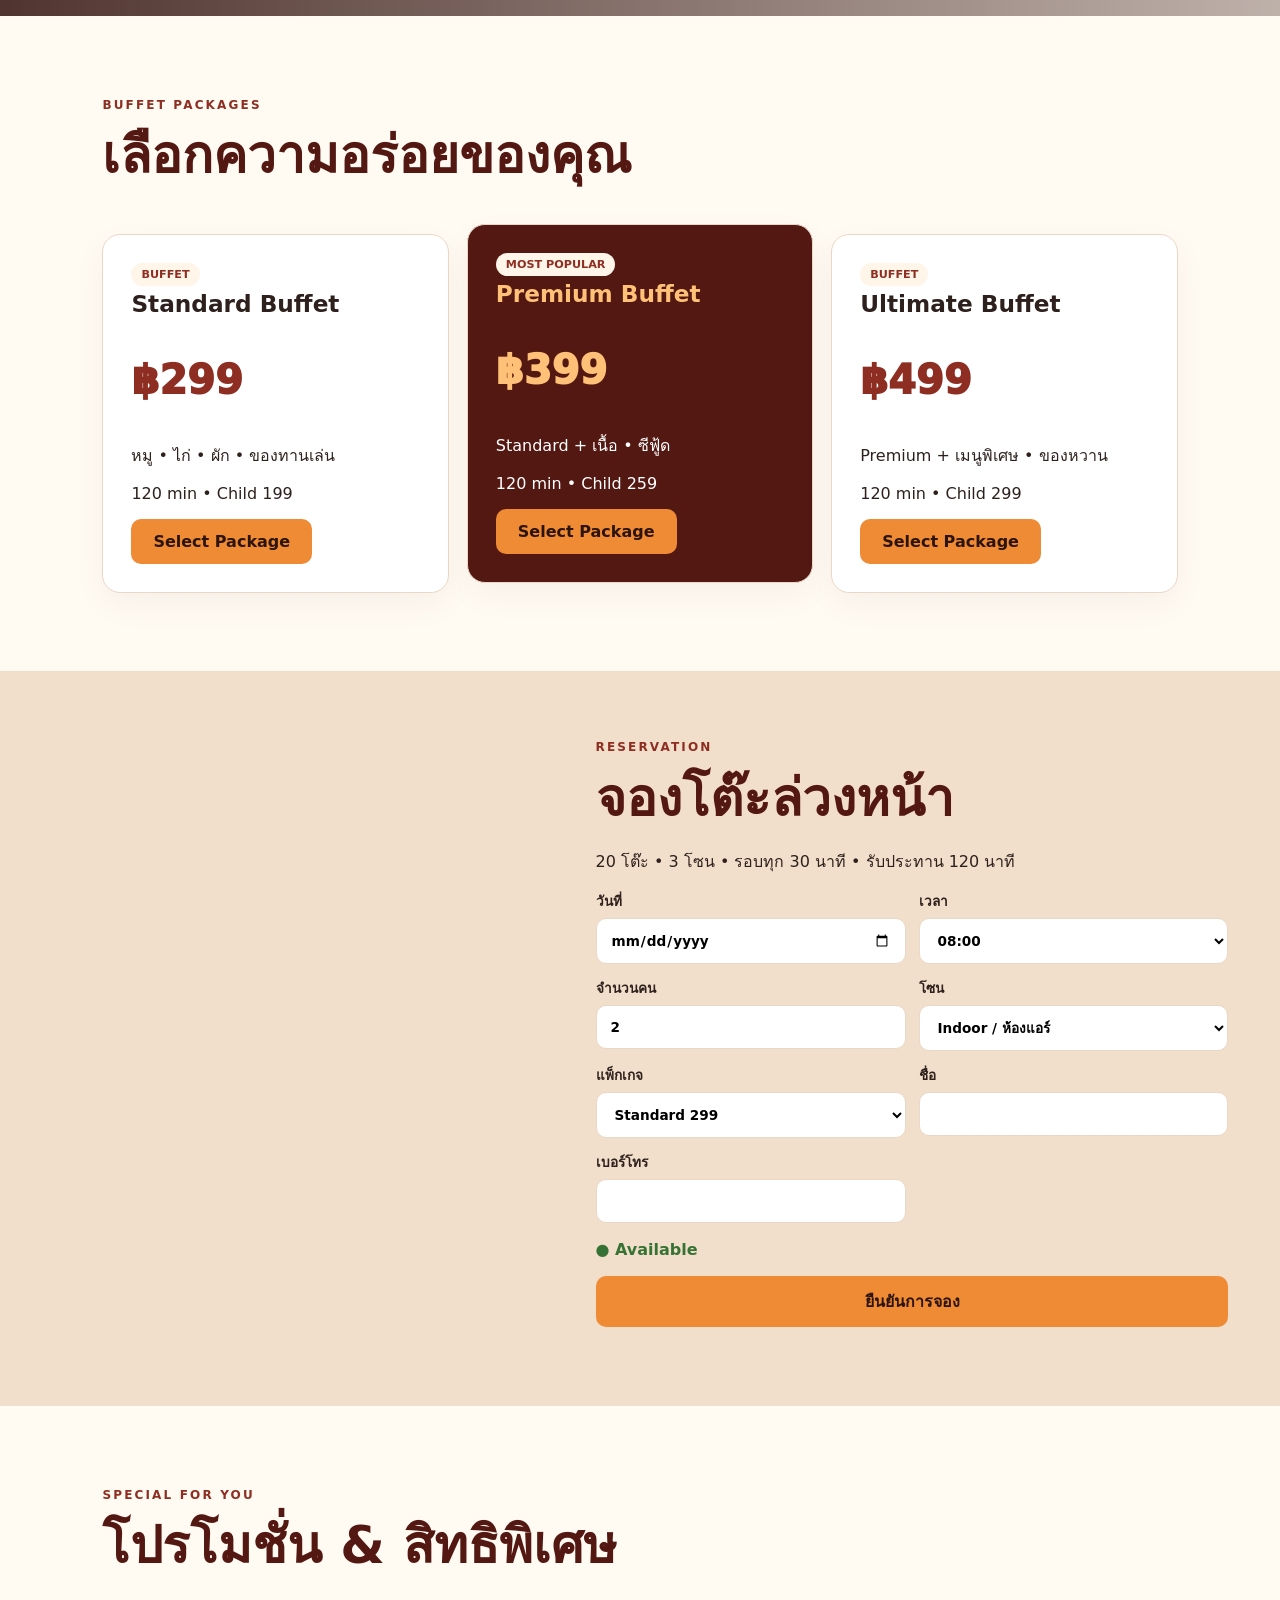
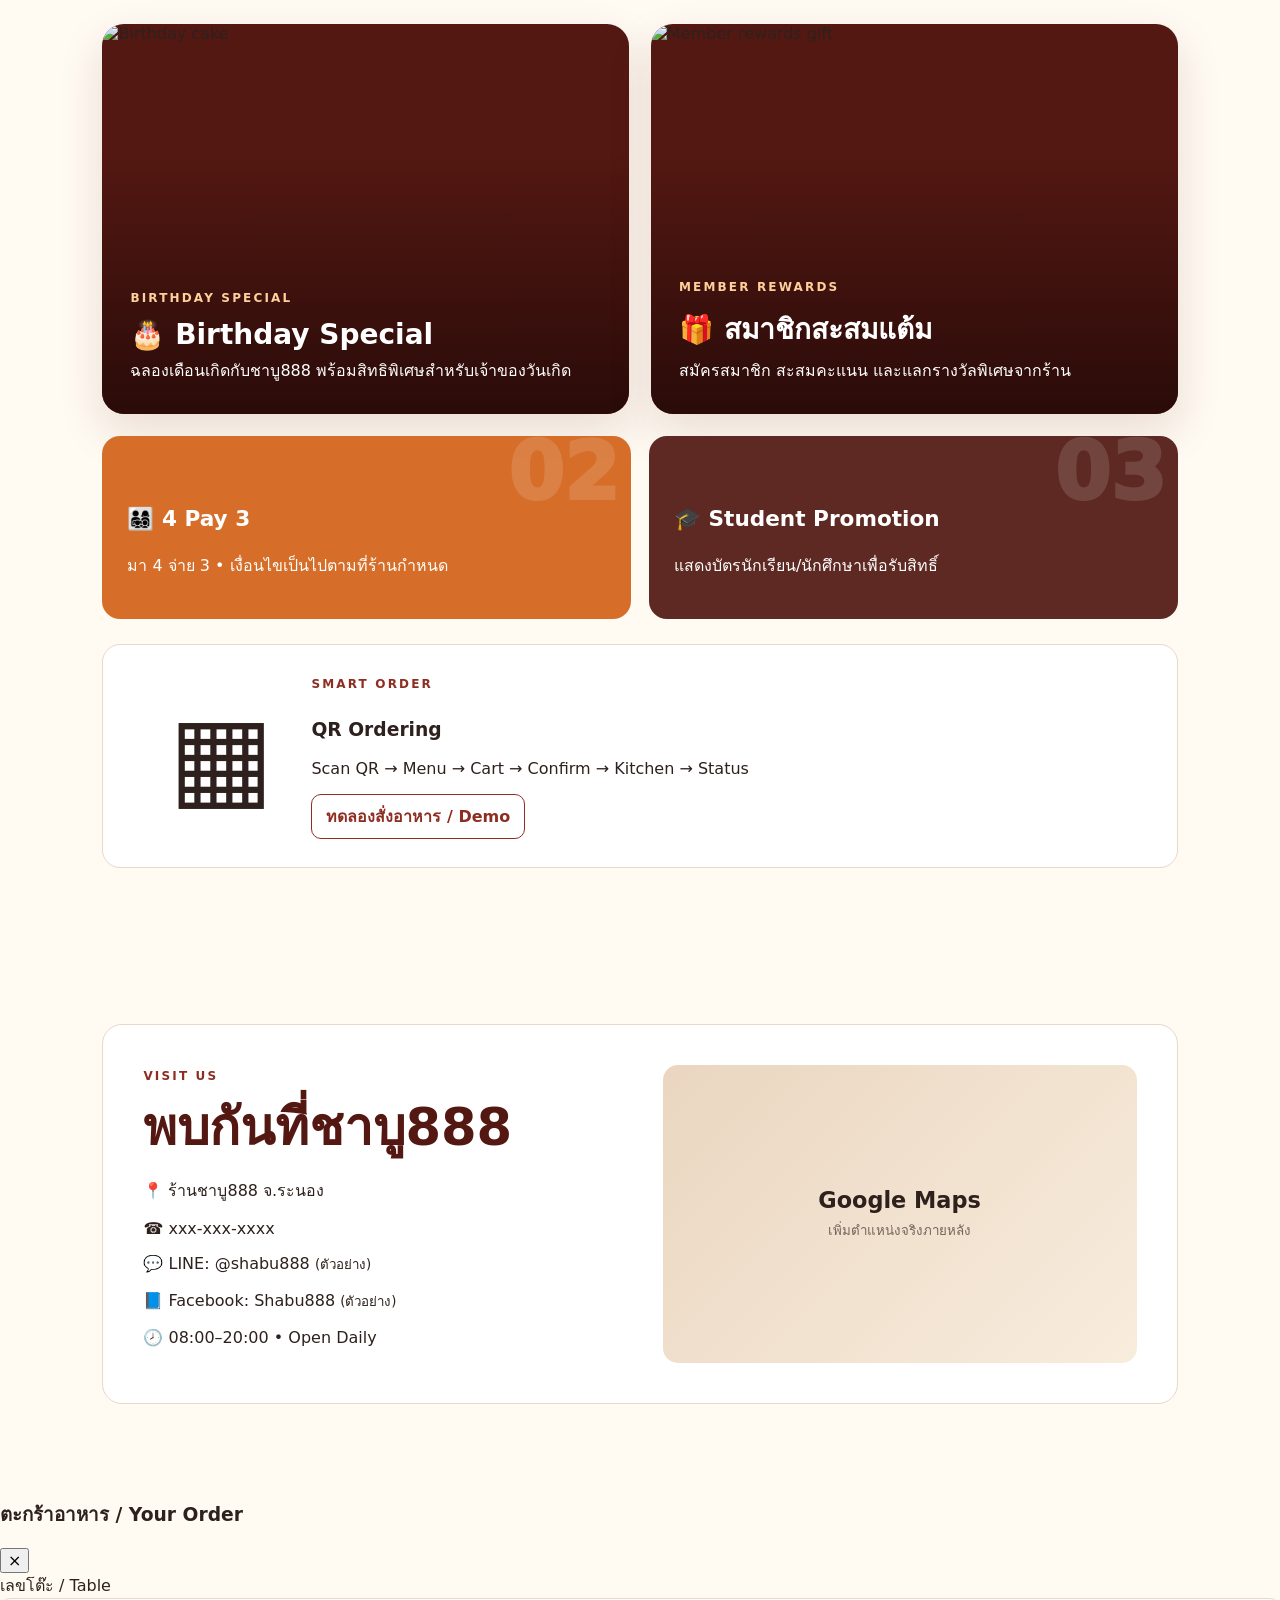
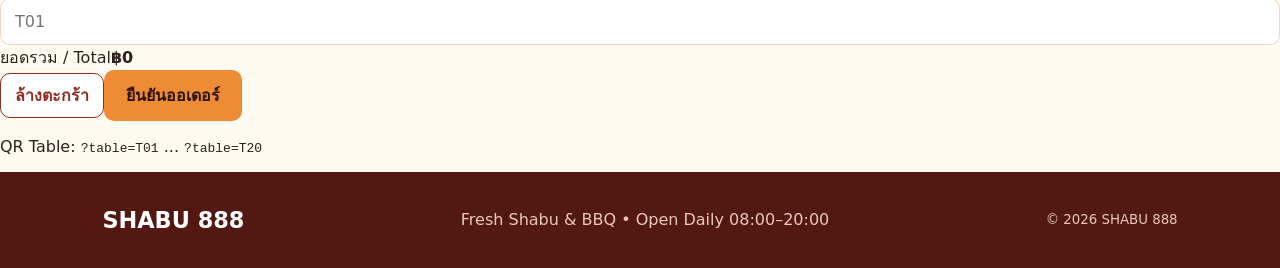
==== commit fb2a57e3: "Add order cart panel and QR table input" ====
--- a/index.html
+++ b/index.html
@@ -1,5 +1,5 @@
 <!doctype html><html lang="th"><head><meta charset="utf-8"><meta name="viewport" content="width=device-width,initial-scale=1"><meta name="theme-color" content="#6d2018"><title>ร้านชาบู888 | Shabu 888</title><link rel="stylesheet" href="style.css"></head><body>
-<header><a class="brand" href="#home"><span>888</span> SHABU</a><nav><a href="#home" data-th="หน้าแรก" data-en="Home">หน้าแรก</a><a href="#menu" data-th="เมนู" data-en="Menu">เมนู</a><a href="#packages" data-th="บุฟเฟต์" data-en="Buffet">บุฟเฟต์</a><a href="#reserve" data-th="จองโต๊ะ" data-en="Reservation">จองโต๊ะ</a><a href="#promo" data-th="โปรโมชั่น" data-en="Promotions">โปรโมชั่น</a><a href="#contact" data-th="ติดต่อ" data-en="Contact">ติดต่อ</a></nav><button class="lang" id="lang">EN</button></header>
+<header><a class="brand" href="#home"><span>888</span> SHABU</a><nav><a href="#home" data-th="หน้าแรก" data-en="Home">หน้าแรก</a><a href="#menu" data-th="เมนู" data-en="Menu">เมนู</a><a href="#packages" data-th="บุฟเฟต์" data-en="Buffet">บุฟเฟต์</a><a href="#reserve" data-th="จองโต๊ะ" data-en="Reservation">จองโต๊ะ</a><a href="#promo" data-th="โปรโมชั่น" data-en="Promotions">โปรโมชั่น</a><a href="#contact" data-th="ติดต่อ" data-en="Contact">ติดต่อ</a></nav><button class="cart-button" id="cartButton">🛒 <span id="cartCount">0</span></button><button class="lang" id="lang">EN</button></header>
 <main><section id="home" class="hero" style="--hero:url('https://nabeyamaidohi.com/images/nabe_angled_shot3.jpg')"><div class="shade"></div><div class="hero-copy"><span class="eyebrow">SHABU • BBQ • FRESH EVERY DAY</span><h1><small data-th="ร้าน" data-en="Welcome to">ร้าน</small><br>ชาบู<span>888</span></h1><p data-th="อิ่มอร่อยทุกมื้อ ชาบู–หมูกระทะ วัตถุดิบสดใหม่" data-en="Fresh Shabu & BBQ, Made for Every Meal">อิ่มอร่อยทุกมื้อ ชาบู–หมูกระทะ วัตถุดิบสดใหม่</p><div class="hero-actions"><a class="cta" href="#reserve" data-th="จองโต๊ะเลย" data-en="Book a Table">จองโต๊ะเลย</a><a class="ghost" href="#menu" data-th="ดูเมนู" data-en="Explore Menu">ดูเมนู</a></div><div class="facts"><b>08:00–20:00<small data-th="เปิดทุกวัน" data-en="Open Daily">เปิดทุกวัน</small></b><b>20<small data-th="โต๊ะพร้อมบริการ" data-en="Tables">โต๊ะพร้อมบริการ</small></b><b>3<small data-th="โซนที่นั่ง" data-en="Seating Zones">โซนที่นั่ง</small></b></div></div></section>
 <section class="intro"><div><span class="eyebrow dark">OUR SIGNATURE</span><h2 data-th="สดใหม่ทุกคำ อร่อยได้ทุกสไตล์" data-en="Fresh ingredients. Your perfect hot pot.">สดใหม่ทุกคำ อร่อยได้ทุกสไตล์</h2></div><p data-th="เลือกชาบู หมูกระทะ เนื้อ ซีฟู้ด และผักสด พร้อมแพ็กเกจที่เหมาะกับทุกมื้อพิเศษ" data-en="Choose shabu, BBQ, premium meat, seafood and fresh vegetables with buffet packages for every occasion.">เลือกชาบู หมูกระทะ เนื้อ ซีฟู้ด และผักสด พร้อมแพ็กเกจที่เหมาะกับทุกมื้อพิเศษ</p></section>
 <section id="menu"><div class="section-head"><div><span class="eyebrow dark">FRESH SELECTION</span><h2 data-th="เมนูแนะนำ" data-en="Featured Menu">เมนูแนะนำ</h2></div><p data-th="คัดสรรวัตถุดิบสดใหม่ พร้อมเสิร์ฟทุกวัน" data-en="Fresh ingredients, carefully selected and served daily.">คัดสรรวัตถุดิบสดใหม่ พร้อมเสิร์ฟทุกวัน</p></div><div class="toolbar"><input id="search" placeholder="ค้นหาเมนู / Search menu"><select id="filter"><option value="">All Menu</option><option>Recommended</option><option>Best Seller</option><option>New</option></select></div><div class="category-bar"><button class="cat-btn active" data-cat="ทั้งหมด">ทั้งหมด</button><button class="cat-btn" data-cat="ชาบู">🍲 ชาบู</button><button class="cat-btn" data-cat="หมูกระทะ">🔥 หมูกระทะ</button><button class="cat-btn" data-cat="เนื้อสัตว์">🥩 เนื้อสัตว์</button><button class="cat-btn" data-cat="ซีฟู้ด">🦐 ซีฟู้ด</button><button class="cat-btn" data-cat="ผัก">🥬 ผัก–เห็ด</button><button class="cat-btn" data-cat="ของทานเล่น">🍟 ของทานเล่น</button><button class="cat-btn" data-cat="เครื่องดื่ม">🥤 เครื่องดื่ม</button><button class="cat-btn" data-cat="ของหวาน">🍰 ของหวาน</button></div><div id="menuGrid" class="grid menu-grid"></div></section>
@@ -10,4 +10,4 @@
 <article class="promo-feature birthday"><img src="https://media2.orlandoweekly.com/orlando/imager/u/original/27073554/cake-1-dark-full-1000.jpg" alt="Birthday cake"><div class="promo-copy"><span class="eyebrow">BIRTHDAY SPECIAL</span><h3>🎂 Birthday Special</h3><p data-th="ฉลองเดือนเกิดกับชาบู888 พร้อมสิทธิพิเศษสำหรับเจ้าของวันเกิด" data-en="Celebrate your birthday month at SHABU 888 with a special birthday privilege.">ฉลองเดือนเกิดกับชาบู888 พร้อมสิทธิพิเศษสำหรับเจ้าของวันเกิด</p></div></article>
 <article class="promo-feature reward"><img src="https://p16-oec-general-useast8.ttcdn-us.com/tos-useast8-i-rt0ujvrtvp-tx2/b9da99b7b7f64cc0933afe926509bbf2~tplv-fhlh96nyum-resize-webp%3A800%3A800.webp?dr=12190&from=2378011839&idc=useast5&ps=933b5bde&shcp=948674b7&shp=8dbd94bf&t=555f072d" alt="Member rewards gift"><div class="promo-copy"><span class="eyebrow">MEMBER REWARDS</span><h3>🎁 สมาชิกสะสมแต้ม</h3><p data-th="สมัครสมาชิก สะสมคะแนน และแลกรางวัลพิเศษจากร้าน" data-en="Join, collect points and redeem special SHABU 888 rewards.">สมัครสมาชิก สะสมคะแนน และแลกรางวัลพิเศษจากร้าน</p></div></article>
 </div><div class="grid promos mini-promos"><article class="promo p2"><span>02</span><h3>👨‍👩‍👧‍👦 4 Pay 3</h3><p>มา 4 จ่าย 3 • เงื่อนไขเป็นไปตามที่ร้านกำหนด</p></article><article class="promo p3"><span>03</span><h3>🎓 Student Promotion</h3><p>แสดงบัตรนักเรียน/นักศึกษาเพื่อรับสิทธิ์</p></article></div><div class="qr"><div class="qr-icon">▦</div><div><span class="eyebrow dark">SMART ORDER</span><h3>QR Ordering</h3><p>Scan QR → Menu → Cart → Confirm → Kitchen → Status</p><button class="outline" id="demoOrder">ทดลองสั่งอาหาร / Demo</button></div></div></section>
-<section id="contact"><div class="contact"><div><span class="eyebrow dark">VISIT US</span><h2 data-th="พบกันที่ชาบู888" data-en="Visit SHABU 888">พบกันที่ชาบู888</h2><p>📍 ร้านชาบู888 จ.ระนอง</p><p>☎️ xxx-xxx-xxxx</p><p>💬 LINE: @shabu888 <small>(ตัวอย่าง)</small></p><p>📘 Facebook: Shabu888 <small>(ตัวอย่าง)</small></p><p>🕗 08:00–20:00 • Open Daily</p></div><div class="map"><b>Google Maps</b><small>เพิ่มตำแหน่งจริงภายหลัง</small></div></div></section></main><footer><b>SHABU 888</b><span>Fresh Shabu & BBQ • Open Daily 08:00–20:00</span><small>© 2026 SHABU 888</small></footer><script type="module" src="app.js"></script></body></html>+<section id="contact"><div class="contact"><div><span class="eyebrow dark">VISIT US</span><h2 data-th="พบกันที่ชาบู888" data-en="Visit SHABU 888">พบกันที่ชาบู888</h2><p>📍 ร้านชาบู888 จ.ระนอง</p><p>☎️ xxx-xxx-xxxx</p><p>💬 LINE: @shabu888 <small>(ตัวอย่าง)</small></p><p>📘 Facebook: Shabu888 <small>(ตัวอย่าง)</small></p><p>🕗 08:00–20:00 • Open Daily</p></div><div class="map"><b>Google Maps</b><small>เพิ่มตำแหน่งจริงภายหลัง</small></div></div></section></main><aside id="cartPanel" class="cart-panel"><div class="cart-head"><h3>ตะกร้าอาหาร / Your Order</h3><button id="closeCart">×</button></div><label class="table-label">เลขโต๊ะ / Table<input id="tableNo" placeholder="T01" maxlength="3"></label><div id="cartItems" class="cart-items"></div><div class="cart-summary"><span>ยอดรวม / Total</span><strong id="cartTotal">฿0</strong></div><div class="cart-actions"><button id="clearCart" class="outline">ล้างตะกร้า</button><button id="confirmOrder" class="cta">ยืนยันออเดอร์</button></div><div id="orderMessage" class="order-message"></div><p class="qr-note">QR Table: <code>?table=T01</code> ... <code>?table=T20</code></p></aside><footer><b>SHABU 888</b><span>Fresh Shabu & BBQ • Open Daily 08:00–20:00</span><small>© 2026 SHABU 888</small></footer><script type="module" src="app.js"></script></body></html>
--- a/style.css
+++ b/style.css
@@ -1 +1 @@
-:root{--red:#8e2e22;--deep:#541812;--cream:#fff7ea;--orange:#ef8a35;--ink:#2e211d;--muted:#77645b;--line:#ead7c5}*{box-sizing:border-box}html{scroll-behavior:smooth}body{margin:0;font-family:system-ui,"Noto Sans Thai",sans-serif;background:#fffaf2;color:var(--ink)}header{height:72px;position:sticky;top:0;z-index:20;display:flex;align-items:center;gap:28px;padding:0 6%;background:#fffaf5f2;backdrop-filter:blur(15px);border-bottom:1px solid #eee1d4}.brand{text-decoration:none;color:var(--deep);font-weight:950;letter-spacing:1px;font-size:1.15rem}.brand span{display:inline-grid;place-items:center;background:var(--red);color:white;width:42px;height:42px;border-radius:50%;margin-right:7px}nav{display:flex;justify-content:center;gap:26px;flex:1}nav a{text-decoration:none;color:var(--ink);font-size:.92rem;font-weight:700}nav a:hover{color:var(--red)}button{font:inherit}.lang{border:1px solid var(--red);color:var(--red);background:transparent;border-radius:99px;padding:8px 14px;font-weight:800;cursor:pointer}.hero{min-height:calc(100vh - 72px);position:relative;display:flex;align-items:center;padding:7% 8%;background-image:var(--hero);background-size:cover;background-position:center}.shade{position:absolute;inset:0;background:linear-gradient(90deg,#2b0e0cde 0%,#451711b0 40%,#1e0c0850 70%,transparent)}.hero-copy{position:relative;max-width:760px;color:white}.eyebrow{display:inline-block;font-size:.75rem;letter-spacing:.18em;font-weight:900;color:#ffd09a;margin-bottom:10px}.eyebrow.dark{color:var(--red)}h1{font-size:clamp(4rem,9vw,8rem);line-height:.78;margin:.12em 0 .2em;font-weight:950;letter-spacing:-.055em}h1 small{font-size:.27em;letter-spacing:0}h1 span{color:#ffad58}h2{font-size:clamp(2rem,4vw,3.5rem);line-height:1.05;margin:.15em 0 .45em;color:var(--deep)}.hero p{font-size:clamp(1rem,2vw,1.3rem);max-width:620px}.hero-actions{display:flex;gap:12px;margin-top:26px}.cta,.ghost,.outline{display:inline-block;padding:13px 22px;border-radius:10px;text-decoration:none;font-weight:850;cursor:pointer}.cta{background:var(--orange);color:#2c140b;border:0}.ghost{border:1px solid #ffffff90;color:white}.facts{display:flex;gap:42px;margin-top:55px;padding-top:22px;border-top:1px solid #ffffff50;max-width:600px}.facts b{font-size:1.25rem}.facts small{display:block;font-size:.72rem;font-weight:500;color:#f7ded2;margin-top:3px}.intro{padding:70px 8%;display:grid;grid-template-columns:1.2fr 1fr;gap:8%;align-items:end}.intro p,.section-head p{color:var(--muted);font-size:1.05rem;line-height:1.7}.section-head{display:flex;justify-content:space-between;gap:30px;align-items:end;margin-bottom:28px}section:not(.hero,.feature-photo,.reservation){padding:78px 8%}.toolbar{display:flex;gap:10px;margin-bottom:22px}.toolbar input,.toolbar select,input,select{width:100%;padding:13px 14px;border:1px solid var(--line);border-radius:10px;background:#fff;font:inherit}.toolbar input{flex:1}.toolbar select{max-width:180px}.grid{display:grid;grid-template-columns:repeat(3,1fr);gap:18px}.card{background:white;border:1px solid var(--line);border-radius:18px;overflow:hidden;box-shadow:0 12px 35px #5620160b}.food-photo{height:210px;background-size:cover;background-position:center;position:relative}.food-photo .tag{position:absolute;left:14px;top:14px}.card-body{padding:18px}.tag{display:inline-block;background:#fff5e8;color:var(--red);padding:5px 10px;border-radius:99px;font-size:.7rem;font-weight:900}.card h3{margin:4px 0}.price{font-size:1.25rem;color:var(--red);font-weight:950}.outline{border:1px solid var(--red);background:white;color:var(--red);padding:9px 14px}.feature-photo{min-height:480px;background-image:linear-gradient(90deg,#31110dd9,#31110d50),var(--feature);background-size:cover;background-position:center;display:flex;align-items:center;padding:8%;color:white}.feature-photo>div{max-width:650px}.feature-photo h2{color:white}.feature-photo p{font-size:1.1rem}.package-grid .card{padding:28px;position:relative}.package-grid .card:nth-child(2){background:var(--deep);color:white;transform:translateY(-10px)}.package-grid .card:nth-child(2) h3,.package-grid .card:nth-child(2) .price{color:#ffc078}.package-grid h3{font-size:1.45rem}.package-grid .price{font-size:2.5rem}.reservation{display:grid;grid-template-columns:.85fr 1.15fr;background:#f1dfcb}.reserve-photo{min-height:720px;background-size:cover;background-position:center}.reserve-box{padding:65px 7%}.formgrid{display:grid;grid-template-columns:repeat(2,1fr);gap:13px}.formgrid label{display:flex;flex-direction:column;gap:6px;font-weight:750;font-size:.85rem}.status{margin:17px 0;color:#367233;font-weight:800}.full{width:100%;text-align:center}.promos .promo{min-height:230px;border-radius:18px;padding:25px;color:white;position:relative;overflow:hidden}.promo>span{font-size:5rem;position:absolute;right:12px;top:-10px;opacity:.13;font-weight:950}.promo h3{font-size:1.35rem;margin-top:80px}.p1{background:#9a3328}.p2{background:#d66e29}.p3{background:#5d2922}.qr{margin-top:25px;background:white;border:1px solid var(--line);border-radius:18px;padding:28px;display:grid;grid-template-columns:180px 1fr;align-items:center}.qr-icon{font-size:7rem;text-align:center}.contact{display:grid;grid-template-columns:1fr 1fr;gap:45px;background:#fff;border:1px solid var(--line);padding:40px;border-radius:20px}.map{min-height:270px;border-radius:15px;background:linear-gradient(135deg,#ead6c0,#f8ecdd);display:flex;flex-direction:column;justify-content:center;align-items:center;gap:7px}.map b{font-size:1.4rem}.map small{color:var(--muted)}footer{background:var(--deep);color:white;padding:35px 8%;display:flex;justify-content:space-between;gap:20px;align-items:center}footer b{font-size:1.4rem}footer span,footer small{color:#eac8ba}#confirmation{margin-top:14px;color:var(--deep);font-weight:850}@media(max-width:850px){nav{display:none}.hero{min-height:80vh;background-position:62% center}.shade{background:#2b0e0ca8}.hero-copy{text-align:center}.hero-actions,.facts{justify-content:center}.facts{gap:20px}.intro,.reservation,.contact{grid-template-columns:1fr}.grid{grid-template-columns:1fr 1fr}.reserve-photo{min-height:360px}.section-head{display:block}.qr{grid-template-columns:1fr}.formgrid{grid-template-columns:1fr}footer{flex-direction:column;text-align:center}}@media(max-width:560px){.grid{grid-template-columns:1fr}.facts{flex-wrap:wrap}.hero-actions{flex-direction:column}.toolbar{flex-direction:column}.toolbar select{max-width:none}section:not(.hero,.feature-photo,.reservation){padding:58px 6%}.intro{padding:58px 6%}}.food-photo{overflow:hidden;background:linear-gradient(135deg,#7d2b22,#e28a42)}.food-photo img{width:100%;height:100%;display:block;object-fit:cover;transition:transform .35s ease}.card:hover .food-photo img{transform:scale(1.06)}.image-fallback:after{content:"SHABU 888";color:#fff;font-weight:900;display:grid;place-items:center;height:100%;letter-spacing:.12em}.promo-showcase{display:grid;grid-template-columns:1fr 1fr;gap:22px;margin-bottom:22px}.promo-feature{min-height:390px;border-radius:22px;overflow:hidden;position:relative;background:#541812;box-shadow:0 18px 45px #54181220}.promo-feature img{width:100%;height:390px;object-fit:cover;display:block}.promo-feature:after{content:"";position:absolute;inset:0;background:linear-gradient(0deg,#260a08e8 0%,transparent 68%)}.promo-copy{position:absolute;z-index:2;left:28px;right:28px;bottom:24px;color:white}.promo-copy h3{font-size:1.75rem;margin:3px 0}.promo-copy p{margin:7px 0;max-width:480px}.mini-promos{grid-template-columns:1fr 1fr}.mini-promos .promo{min-height:180px}.mini-promos .promo h3{margin-top:45px}@media(max-width:850px){.promo-showcase{grid-template-columns:1fr}.promo-feature,.promo-feature img{min-height:330px;height:330px}}@media(max-width:560px){.mini-promos{grid-template-columns:1fr}.promo-feature,.promo-feature img{min-height:300px;height:300px}}+:root{--red:#8e2e22;--deep:#541812;--cream:#fff7ea;--orange:#ef8a35;--ink:#2e211d;--muted:#77645b;--line:#ead7c5}*{box-sizing:border-box}html{scroll-behavior:smooth}body{margin:0;font-family:system-ui,"Noto Sans Thai",sans-serif;background:#fffaf2;color:var(--ink)}header{height:72px;position:sticky;top:0;z-index:20;display:flex;align-items:center;gap:28px;padding:0 6%;background:#fffaf5f2;backdrop-filter:blur(15px);border-bottom:1px solid #eee1d4}.brand{text-decoration:none;color:var(--deep);font-weight:950;letter-spacing:1px;font-size:1.15rem}.brand span{display:inline-grid;place-items:center;background:var(--red);color:white;width:42px;height:42px;border-radius:50%;margin-right:7px}nav{display:flex;justify-content:center;gap:26px;flex:1}nav a{text-decoration:none;color:var(--ink);font-size:.92rem;font-weight:700}nav a:hover{color:var(--red)}button{font:inherit}.lang{border:1px solid var(--red);color:var(--red);background:transparent;border-radius:99px;padding:8px 14px;font-weight:800;cursor:pointer}.hero{min-height:calc(100vh - 72px);position:relative;display:flex;align-items:center;padding:7% 8%;background-image:var(--hero);background-size:cover;background-position:center}.shade{position:absolute;inset:0;background:linear-gradient(90deg,#2b0e0cde 0%,#451711b0 40%,#1e0c0850 70%,transparent)}.hero-copy{position:relative;max-width:760px;color:white}.eyebrow{display:inline-block;font-size:.75rem;letter-spacing:.18em;font-weight:900;color:#ffd09a;margin-bottom:10px}.eyebrow.dark{color:var(--red)}h1{font-size:clamp(4rem,9vw,8rem);line-height:.78;margin:.12em 0 .2em;font-weight:950;letter-spacing:-.055em}h1 small{font-size:.27em;letter-spacing:0}h1 span{color:#ffad58}h2{font-size:clamp(2rem,4vw,3.5rem);line-height:1.05;margin:.15em 0 .45em;color:var(--deep)}.hero p{font-size:clamp(1rem,2vw,1.3rem);max-width:620px}.hero-actions{display:flex;gap:12px;margin-top:26px}.cta,.ghost,.outline{display:inline-block;padding:13px 22px;border-radius:10px;text-decoration:none;font-weight:850;cursor:pointer}.cta{background:var(--orange);color:#2c140b;border:0}.ghost{border:1px solid #ffffff90;color:white}.facts{display:flex;gap:42px;margin-top:55px;padding-top:22px;border-top:1px solid #ffffff50;max-width:600px}.facts b{font-size:1.25rem}.facts small{display:block;font-size:.72rem;font-weight:500;color:#f7ded2;margin-top:3px}.intro{padding:70px 8%;display:grid;grid-template-columns:1.2fr 1fr;gap:8%;align-items:end}.intro p,.section-head p{color:var(--muted);font-size:1.05rem;line-height:1.7}.section-head{display:flex;justify-content:space-between;gap:30px;align-items:end;margin-bottom:28px}section:not(.hero,.feature-photo,.reservation){padding:78px 8%}.toolbar{display:flex;gap:10px;margin-bottom:22px}.toolbar input,.toolbar select,input,select{width:100%;padding:13px 14px;border:1px solid var(--line);border-radius:10px;background:#fff;font:inherit}.toolbar input{flex:1}.toolbar select{max-width:180px}.grid{display:grid;grid-template-columns:repeat(3,1fr);gap:18px}.card{background:white;border:1px solid var(--line);border-radius:18px;overflow:hidden;box-shadow:0 12px 35px #5620160b}.food-photo{height:210px;background-size:cover;background-position:center;position:relative}.food-photo .tag{position:absolute;left:14px;top:14px}.card-body{padding:18px}.tag{display:inline-block;background:#fff5e8;color:var(--red);padding:5px 10px;border-radius:99px;font-size:.7rem;font-weight:900}.card h3{margin:4px 0}.price{font-size:1.25rem;color:var(--red);font-weight:950}.outline{border:1px solid var(--red);background:white;color:var(--red);padding:9px 14px}.feature-photo{min-height:480px;background-image:linear-gradient(90deg,#31110dd9,#31110d50),var(--feature);background-size:cover;background-position:center;display:flex;align-items:center;padding:8%;color:white}.feature-photo>div{max-width:650px}.feature-photo h2{color:white}.feature-photo p{font-size:1.1rem}.package-grid .card{padding:28px;position:relative}.package-grid .card:nth-child(2){background:var(--deep);color:white;transform:translateY(-10px)}.package-grid .card:nth-child(2) h3,.package-grid .card:nth-child(2) .price{color:#ffc078}.package-grid h3{font-size:1.45rem}.package-grid .price{font-size:2.5rem}.reservation{display:grid;grid-template-columns:.85fr 1.15fr;background:#f1dfcb}.reserve-photo{min-height:720px;background-size:cover;background-position:center}.reserve-box{padding:65px 7%}.formgrid{display:grid;grid-template-columns:repeat(2,1fr);gap:13px}.formgrid label{display:flex;flex-direction:column;gap:6px;font-weight:750;font-size:.85rem}.status{margin:17px 0;color:#367233;font-weight:800}.full{width:100%;text-align:center}.promos .promo{min-height:230px;border-radius:18px;padding:25px;color:white;position:relative;overflow:hidden}.promo>span{font-size:5rem;position:absolute;right:12px;top:-10px;opacity:.13;font-weight:950}.promo h3{font-size:1.35rem;margin-top:80px}.p1{background:#9a3328}.p2{background:#d66e29}.p3{background:#5d2922}.qr{margin-top:25px;background:white;border:1px solid var(--line);border-radius:18px;padding:28px;display:grid;grid-template-columns:180px 1fr;align-items:center}.qr-icon{font-size:7rem;text-align:center}.contact{display:grid;grid-template-columns:1fr 1fr;gap:45px;background:#fff;border:1px solid var(--line);padding:40px;border-radius:20px}.map{min-height:270px;border-radius:15px;background:linear-gradient(135deg,#ead6c0,#f8ecdd);display:flex;flex-direction:column;justify-content:center;align-items:center;gap:7px}.map b{font-size:1.4rem}.map small{color:var(--muted)}footer{background:var(--deep);color:white;padding:35px 8%;display:flex;justify-content:space-between;gap:20px;align-items:center}footer b{font-size:1.4rem}footer span,footer small{color:#eac8ba}#confirmation{margin-top:14px;color:var(--deep);font-weight:850}@media(max-width:850px){nav{display:none}.hero{min-height:80vh;background-position:62% center}.shade{background:#2b0e0ca8}.hero-copy{text-align:center}.hero-actions,.facts{justify-content:center}.facts{gap:20px}.intro,.reservation,.contact{grid-template-columns:1fr}.grid{grid-template-columns:1fr 1fr}.reserve-photo{min-height:360px}.section-head{display:block}.qr{grid-template-columns:1fr}.formgrid{grid-template-columns:1fr}footer{flex-direction:column;text-align:center}}@media(max-width:560px){.grid{grid-template-columns:1fr}.facts{flex-wrap:wrap}.hero-actions{flex-direction:column}.toolbar{flex-direction:column}.toolbar select{max-width:none}section:not(.hero,.feature-photo,.reservation){padding:58px 6%}.intro{padding:58px 6%}}.food-photo{overflow:hidden;background:linear-gradient(135deg,#7d2b22,#e28a42)}.food-photo img{width:100%;height:100%;display:block;object-fit:cover;transition:transform .35s ease}.card:hover .food-photo img{transform:scale(1.06)}.image-fallback:after{content:"SHABU 888";color:#fff;font-weight:900;display:grid;place-items:center;height:100%;letter-spacing:.12em}.promo-showcase{display:grid;grid-template-columns:1fr 1fr;gap:22px;margin-bottom:22px}.promo-feature{min-height:390px;border-radius:22px;overflow:hidden;position:relative;background:#541812;box-shadow:0 18px 45px #54181220}.promo-feature img{width:100%;height:390px;object-fit:cover;display:block}.promo-feature:after{content:"";position:absolute;inset:0;background:linear-gradient(0deg,#260a08e8 0%,transparent 68%)}.promo-copy{position:absolute;z-index:2;left:28px;right:28px;bottom:24px;color:white}.promo-copy h3{font-size:1.75rem;margin:3px 0}.promo-copy p{margin:7px 0;max-width:480px}.mini-promos{grid-template-columns:1fr 1fr}.mini-promos .promo{min-height:180px}.mini-promos .promo h3{margin-top:45px}@media(max-width:850px){.promo-showcase{grid-template-columns:1fr}.promo-feature,.promo-feature img{min-height:330px;height:330px}}@media(max-width:560px){.mini-promos{grid-template-columns:1fr}.promo-feature,.promo-feature img{min-height:300px;height:300px}}.category-bar{display:flex;gap:9px;overflow-x:auto;padding:3px 0 22px;scrollbar-width:thin}.cat-btn{flex:0 0 auto;border:1px solid var(--line);background:#fff;color:var(--deep);padding:10px 15px;border-radius:999px;font-weight:800;cursor:pointer}.cat-btn:hover,.cat-btn.active{background:var(--red);color:#fff;border-color:var(--red)}.menu-grid{grid-template-columns:repeat(4,1fr)}.menu-grid .card{transition:transform .2s ease,box-shadow .2s ease}.menu-grid .card:hover{transform:translateY(-4px);box-shadow:0 18px 40px #56201618}.food-category{color:var(--muted);font-weight:750}.menu-grid .card-body h3{min-height:2.6em}.menu-grid .outline{width:100%}@media(max-width:1100px){.menu-grid{grid-template-columns:repeat(3,1fr)}}@media(max-width:850px){.menu-grid{grid-template-columns:repeat(2,1fr)}}@media(max-width:560px){.menu-grid{grid-template-columns:1fr}.food-photo{height:245px}}
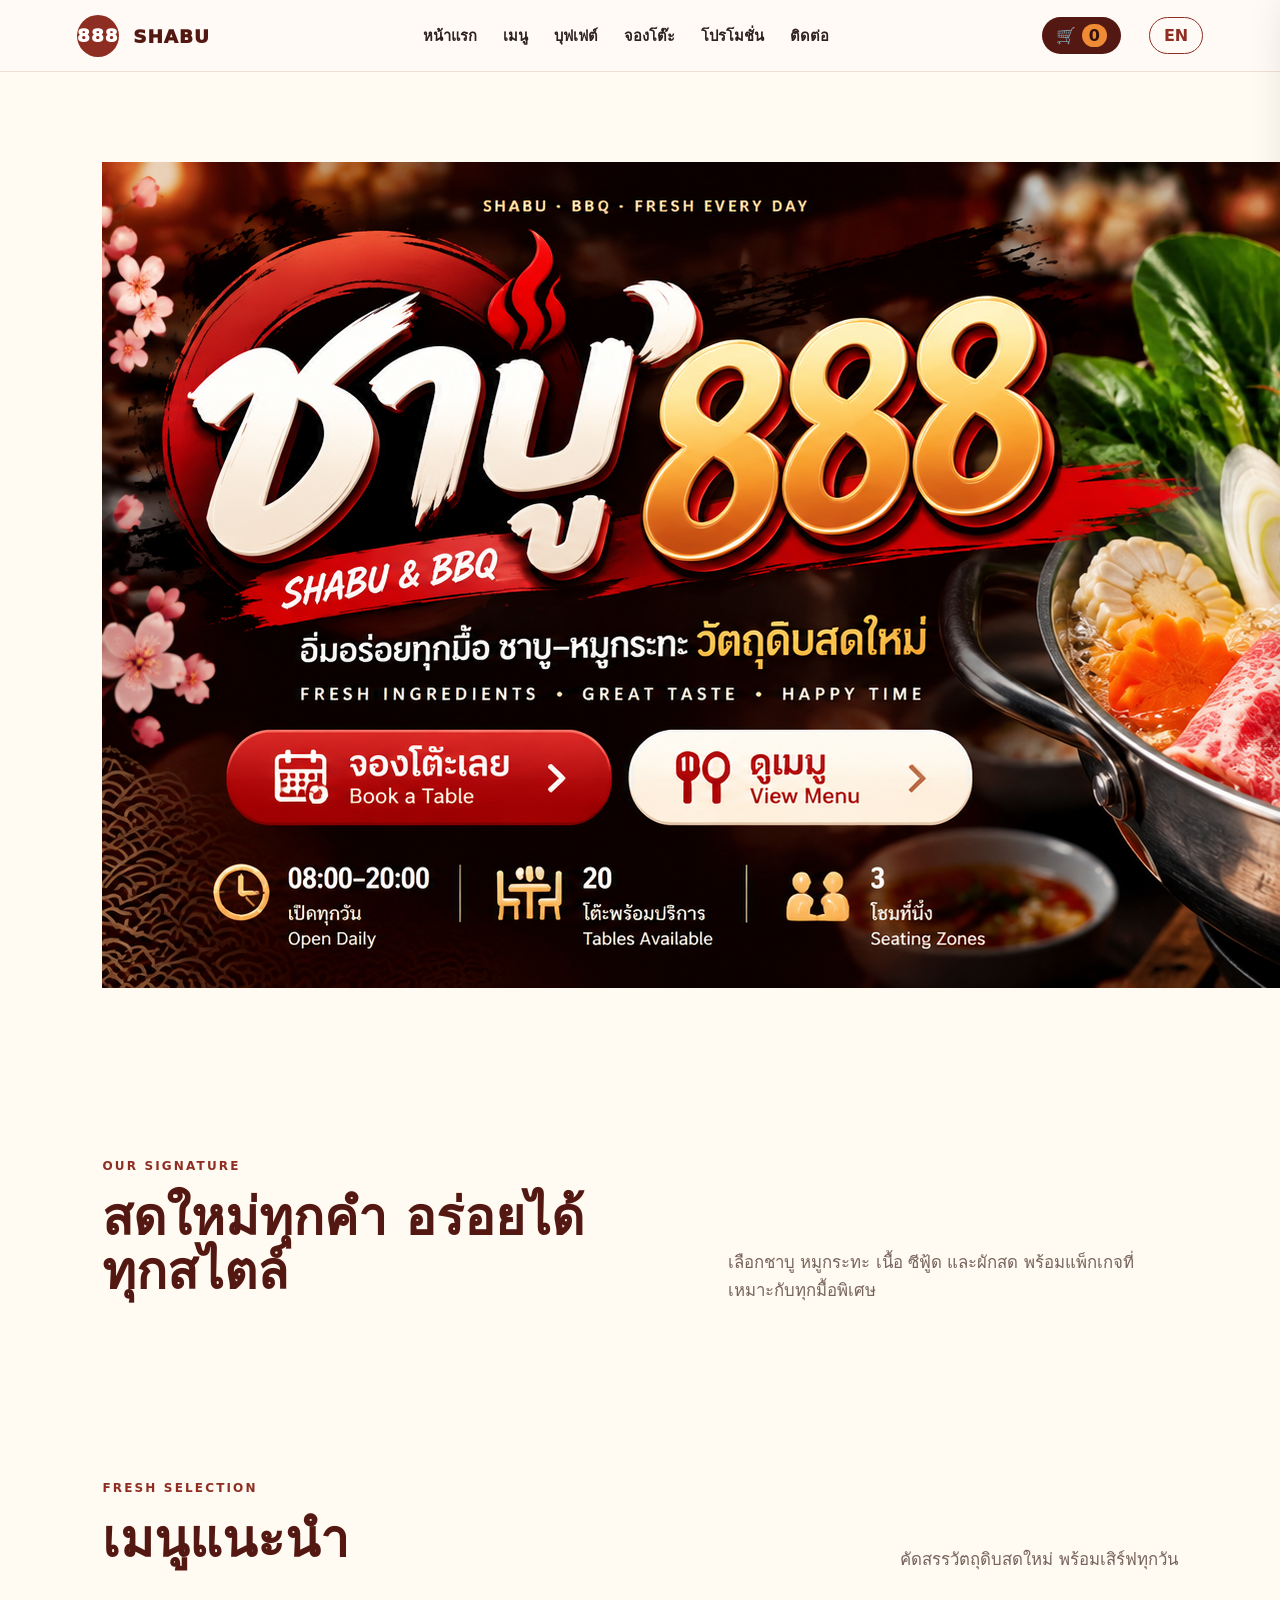
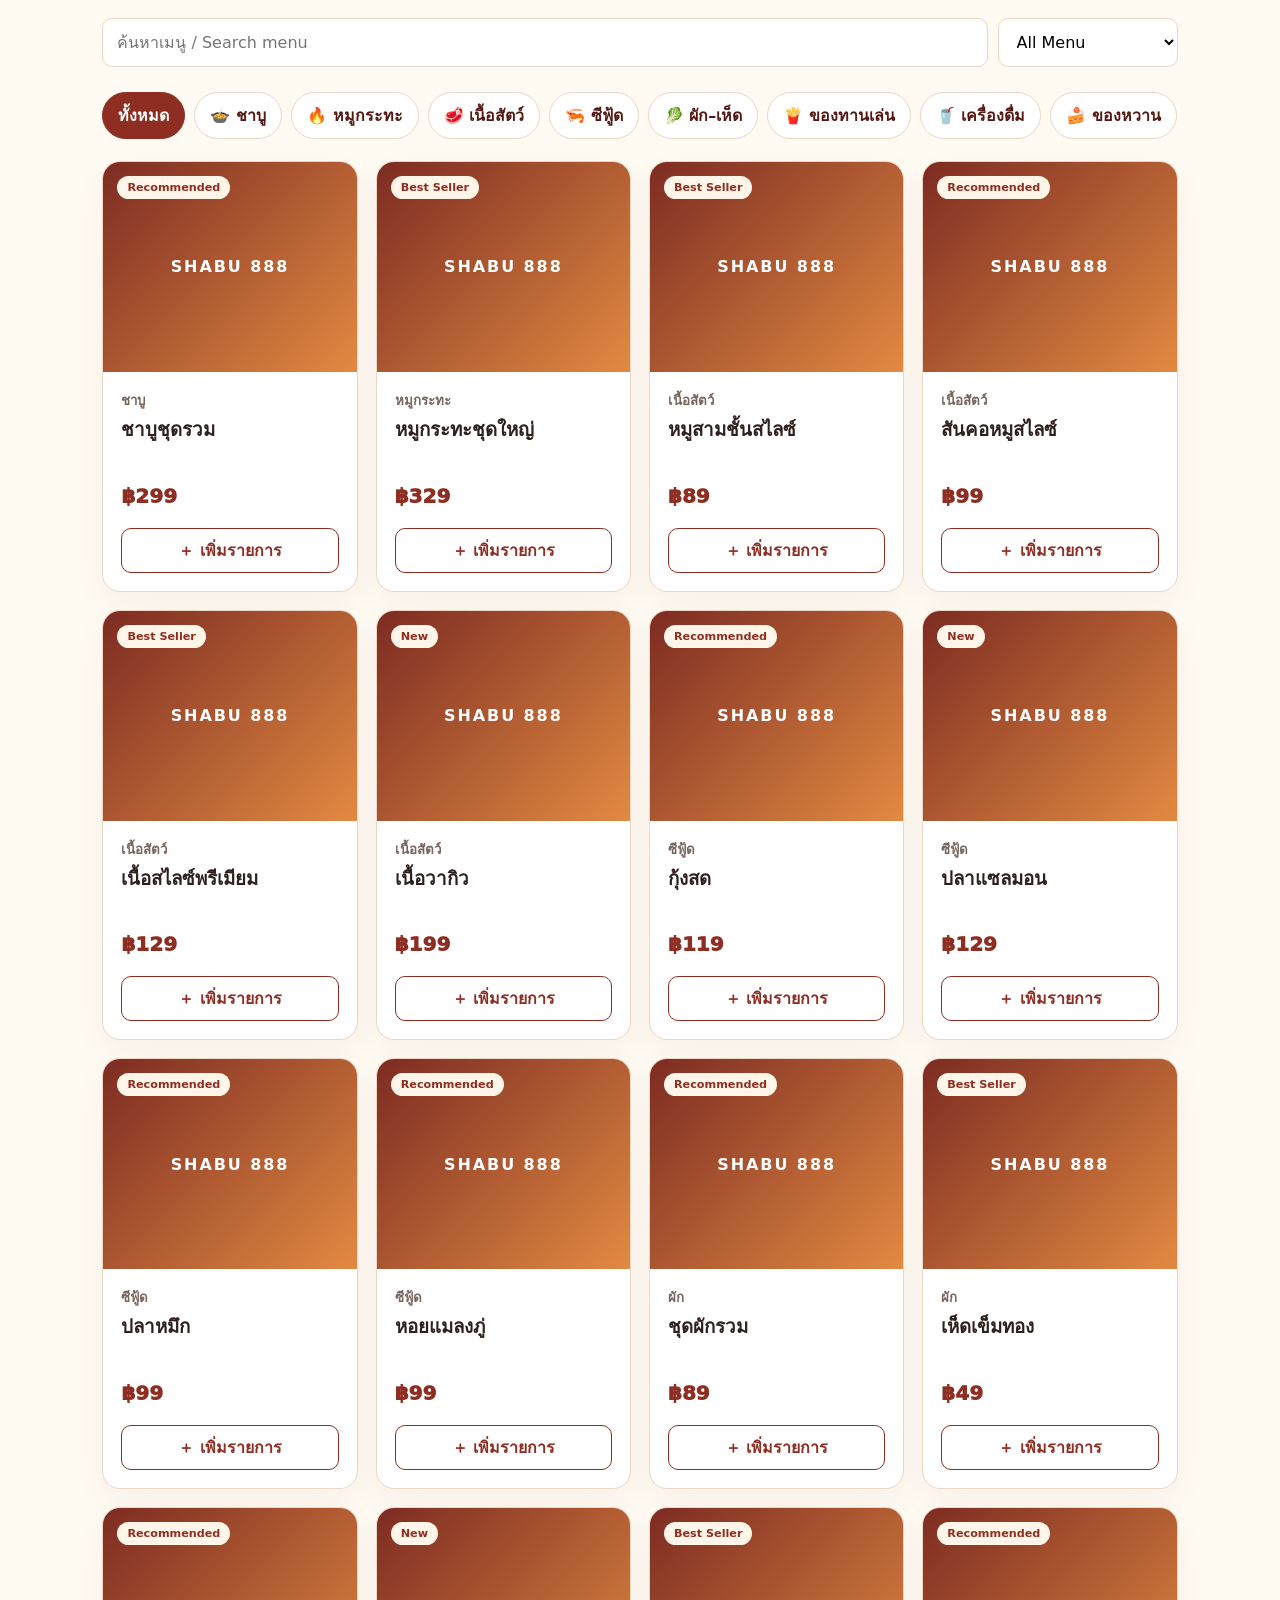
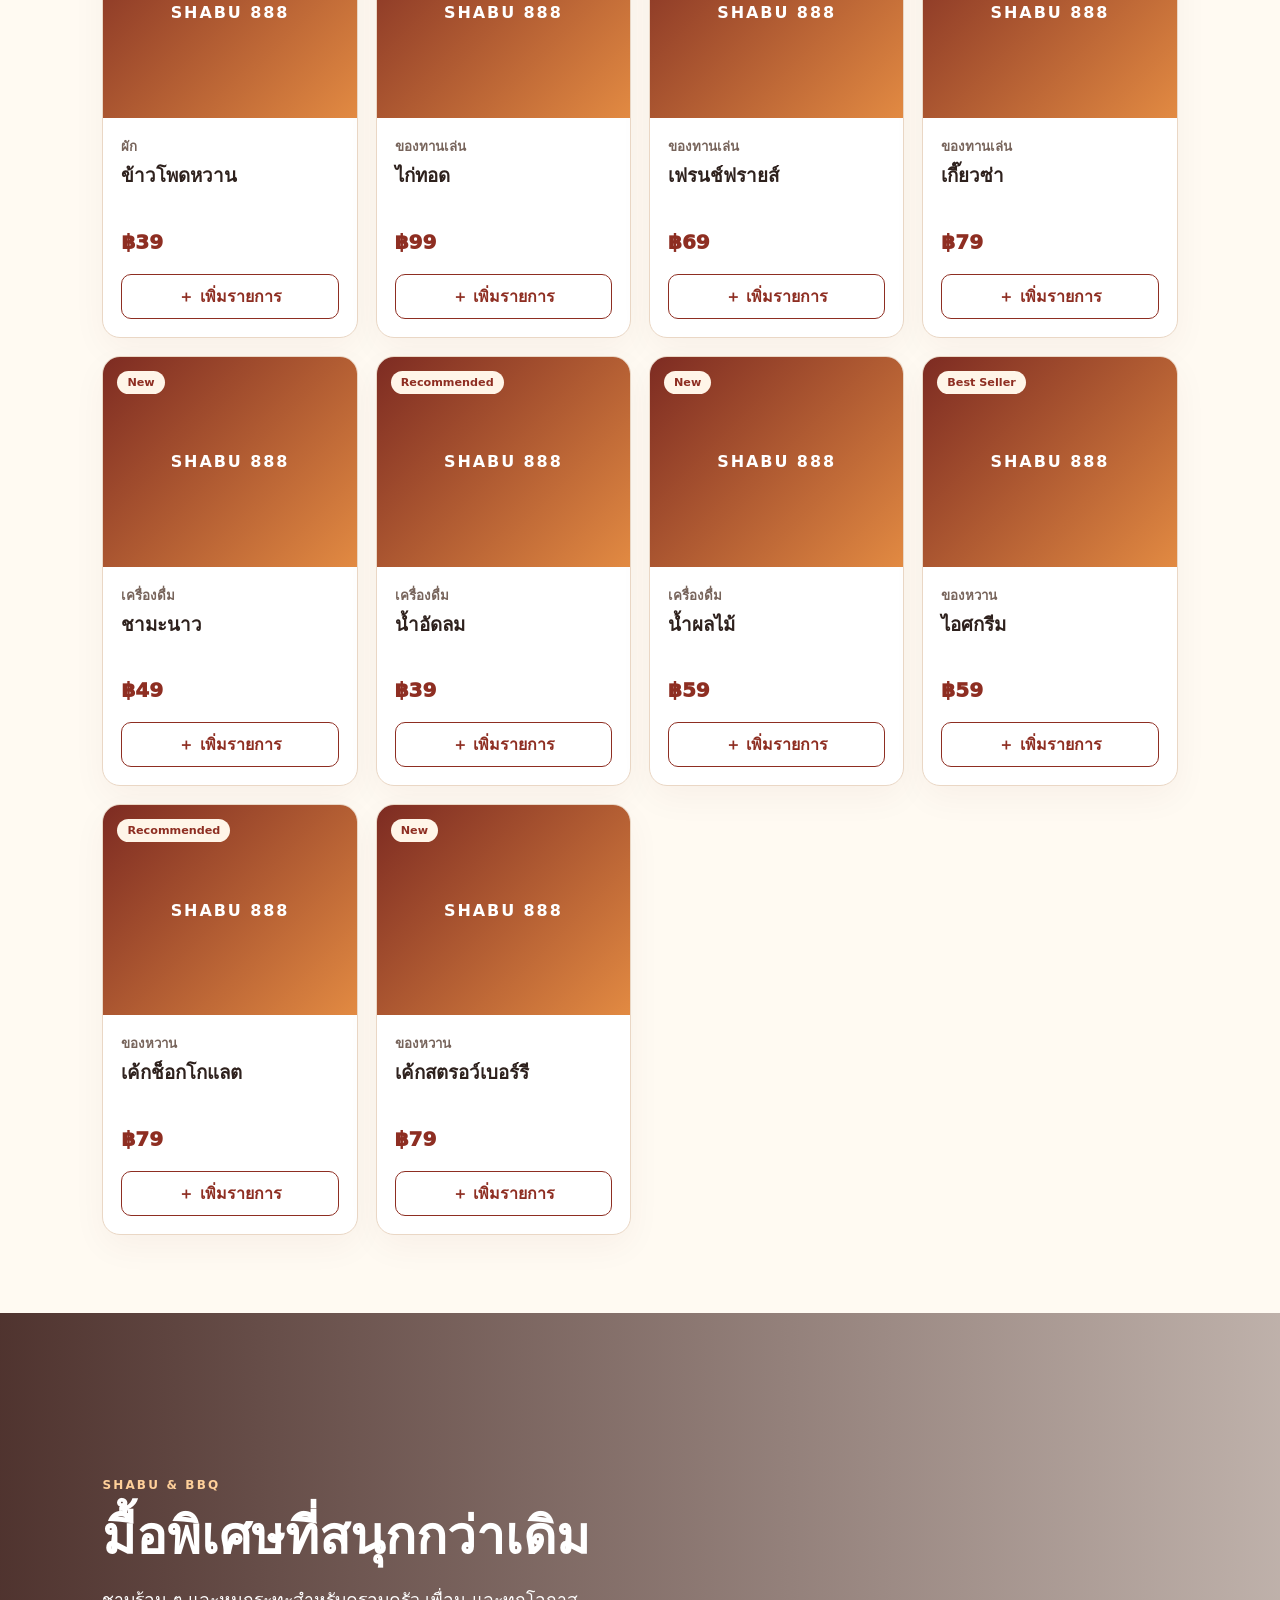
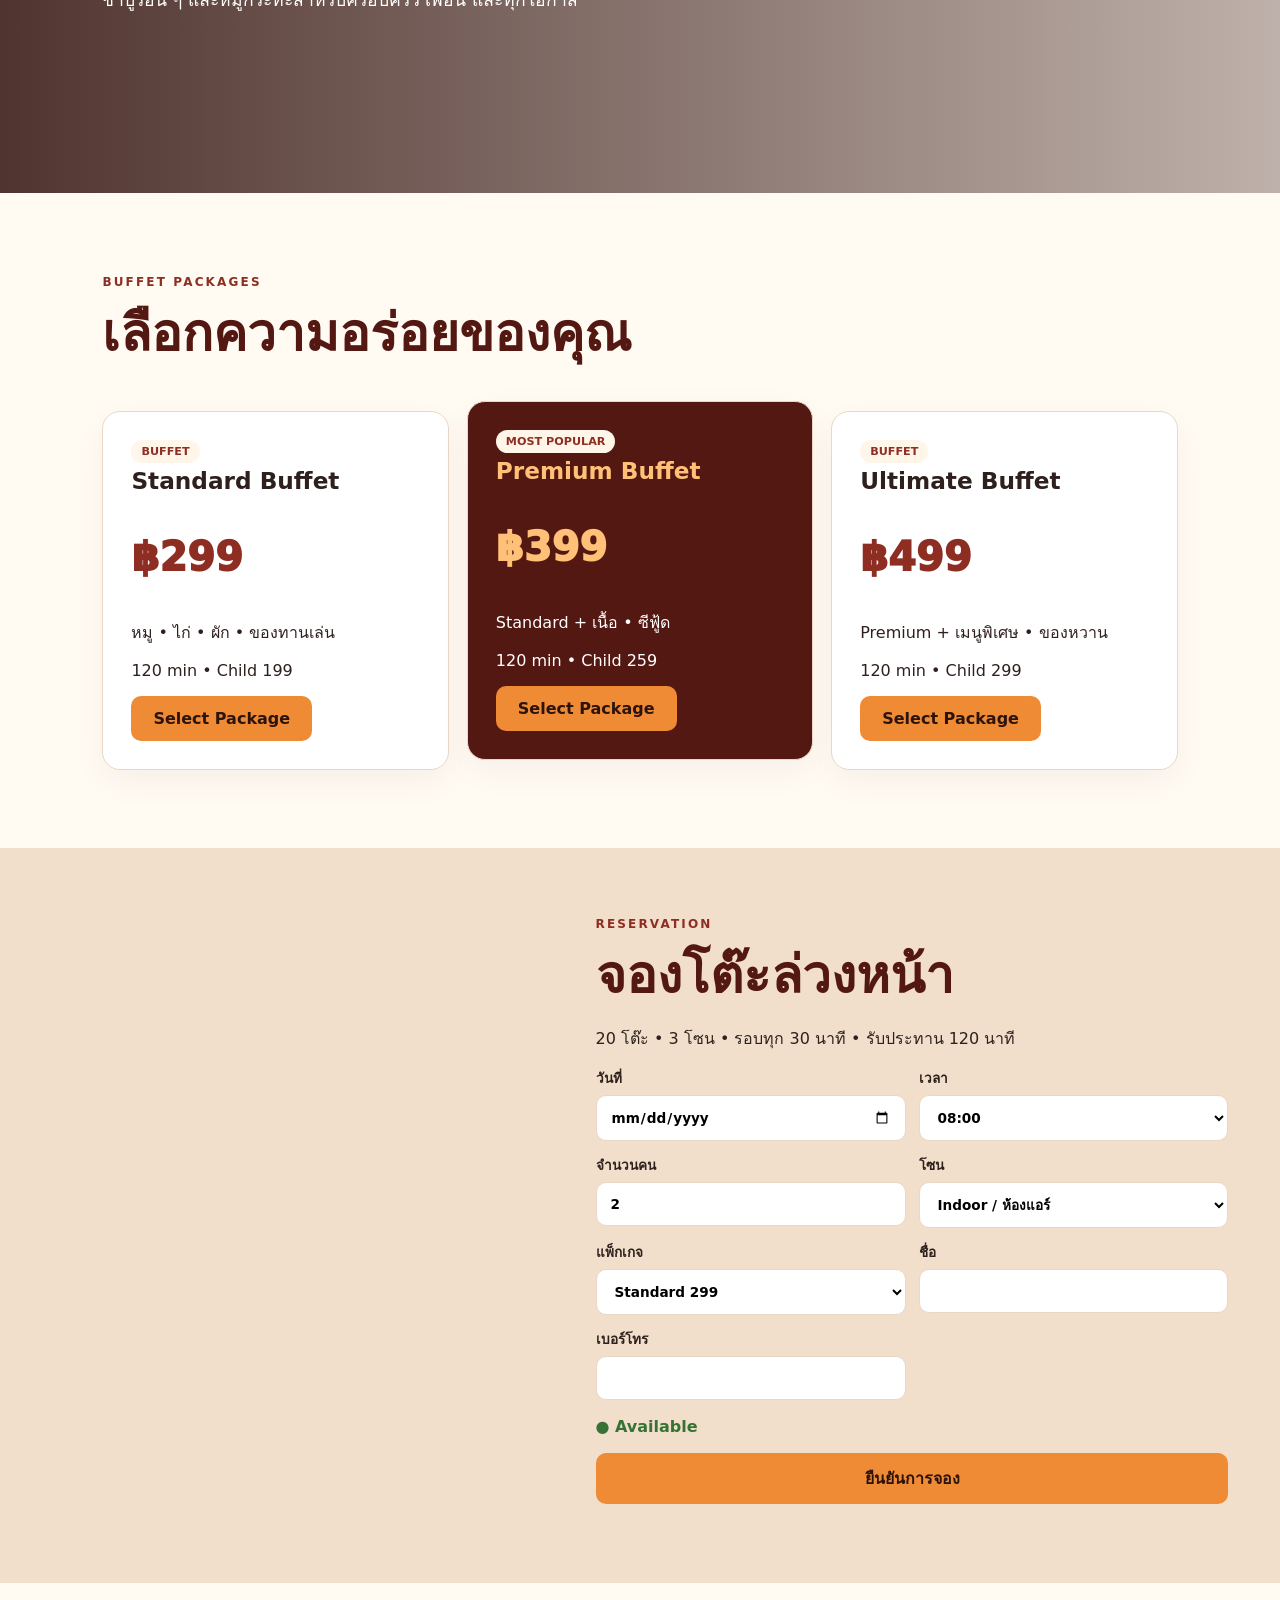
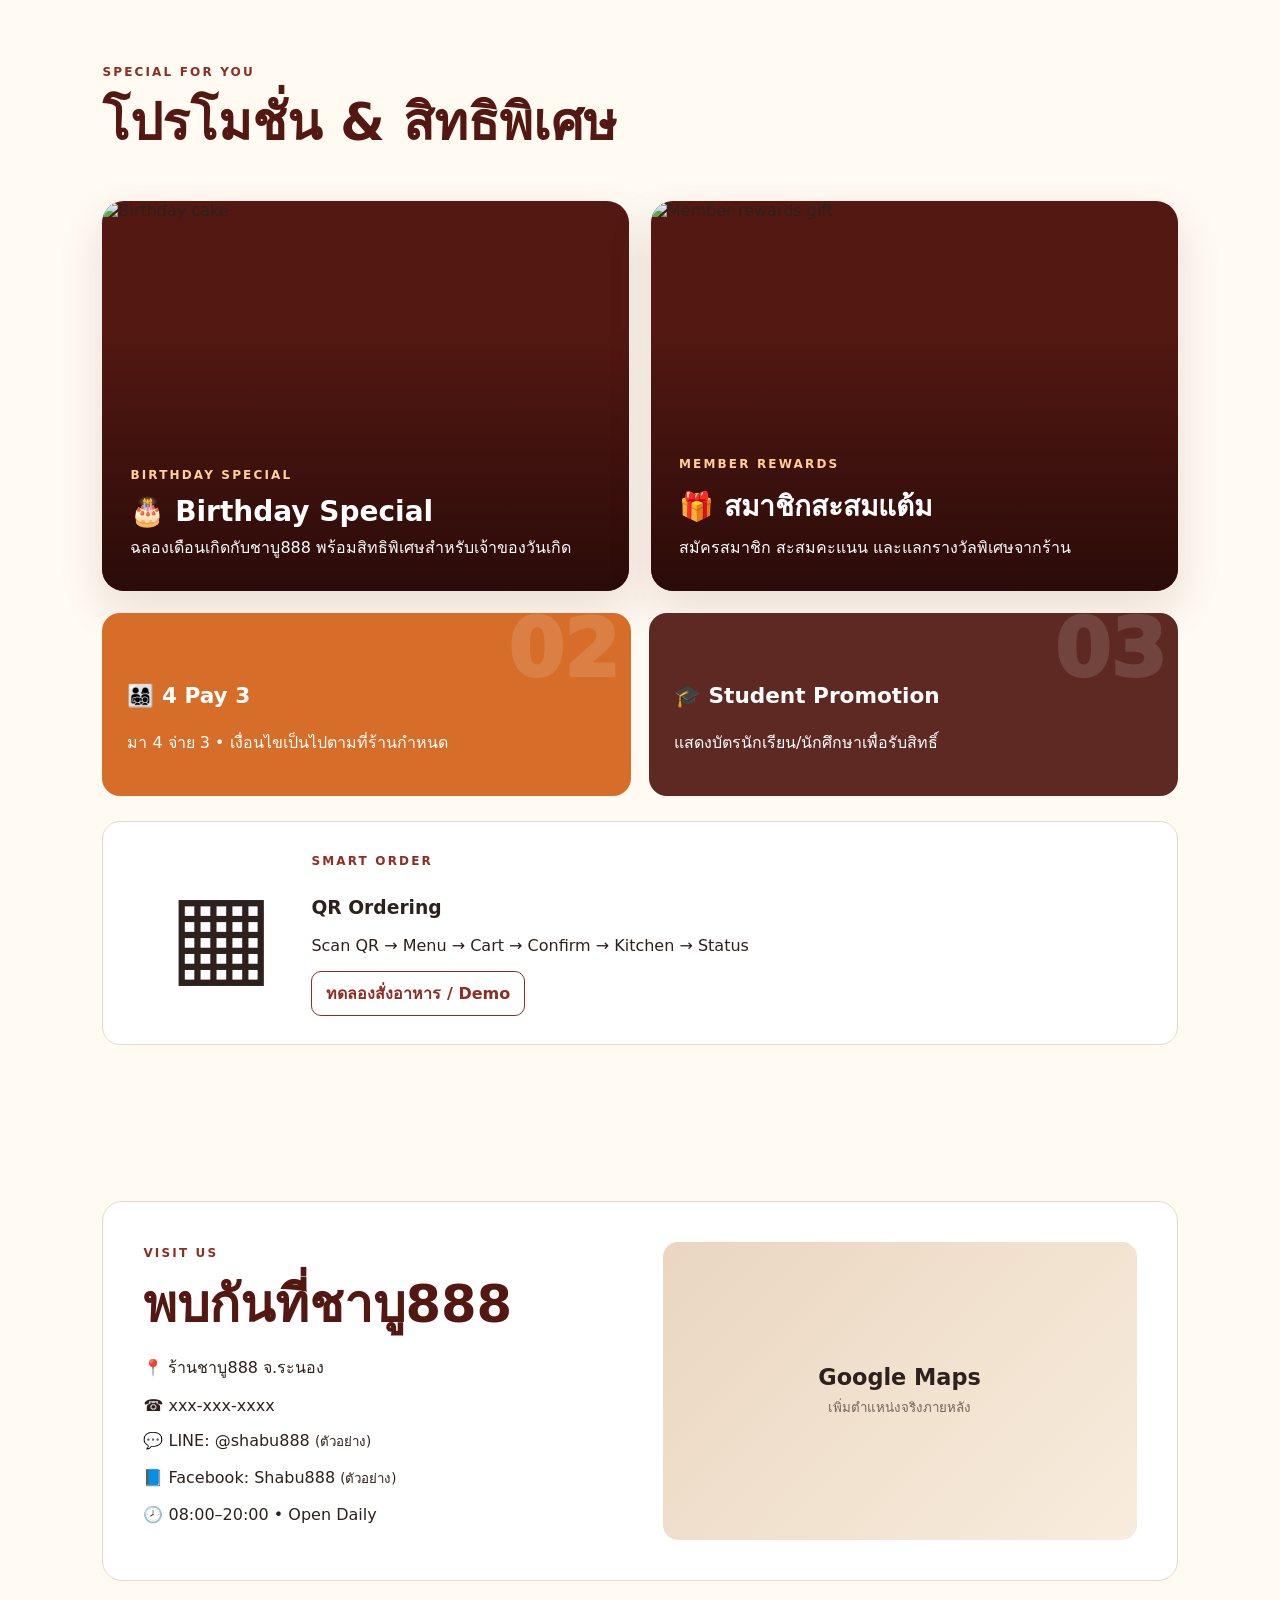
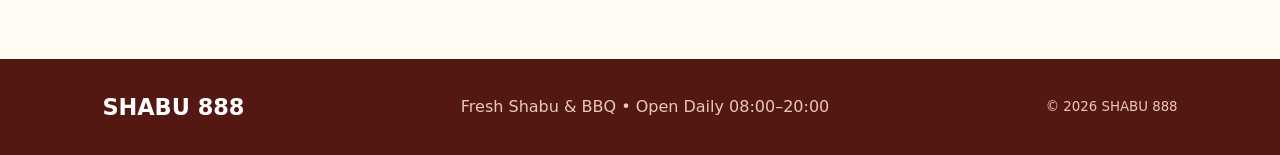
==== commit 7f736d04: "Use uploaded SHABU 888 artwork as homepage hero" ====
--- a/index.html
+++ b/index.html
@@ -1,6 +1,6 @@
 <!doctype html><html lang="th"><head><meta charset="utf-8"><meta name="viewport" content="width=device-width,initial-scale=1"><meta name="theme-color" content="#6d2018"><title>ร้านชาบู888 | Shabu 888</title><link rel="stylesheet" href="style.css"></head><body>
 <header><a class="brand" href="#home"><span>888</span> SHABU</a><nav><a href="#home" data-th="หน้าแรก" data-en="Home">หน้าแรก</a><a href="#menu" data-th="เมนู" data-en="Menu">เมนู</a><a href="#packages" data-th="บุฟเฟต์" data-en="Buffet">บุฟเฟต์</a><a href="#reserve" data-th="จองโต๊ะ" data-en="Reservation">จองโต๊ะ</a><a href="#promo" data-th="โปรโมชั่น" data-en="Promotions">โปรโมชั่น</a><a href="#contact" data-th="ติดต่อ" data-en="Contact">ติดต่อ</a></nav><button class="cart-button" id="cartButton">🛒 <span id="cartCount">0</span></button><button class="lang" id="lang">EN</button></header>
-<main><section id="home" class="hero" style="--hero:url('https://nabeyamaidohi.com/images/nabe_angled_shot3.jpg')"><div class="shade"></div><div class="hero-copy"><span class="eyebrow">SHABU • BBQ • FRESH EVERY DAY</span><h1><small data-th="ร้าน" data-en="Welcome to">ร้าน</small><br>ชาบู<span>888</span></h1><p data-th="อิ่มอร่อยทุกมื้อ ชาบู–หมูกระทะ วัตถุดิบสดใหม่" data-en="Fresh Shabu & BBQ, Made for Every Meal">อิ่มอร่อยทุกมื้อ ชาบู–หมูกระทะ วัตถุดิบสดใหม่</p><div class="hero-actions"><a class="cta" href="#reserve" data-th="จองโต๊ะเลย" data-en="Book a Table">จองโต๊ะเลย</a><a class="ghost" href="#menu" data-th="ดูเมนู" data-en="Explore Menu">ดูเมนู</a></div><div class="facts"><b>08:00–20:00<small data-th="เปิดทุกวัน" data-en="Open Daily">เปิดทุกวัน</small></b><b>20<small data-th="โต๊ะพร้อมบริการ" data-en="Tables">โต๊ะพร้อมบริการ</small></b><b>3<small data-th="โซนที่นั่ง" data-en="Seating Zones">โซนที่นั่ง</small></b></div></div></section>
+<main><section id="home" class="hero hero-art"><img class="hero-art-img" src="hero-shabu888.png" alt="SHABU 888 ชาบูและหมูกระทะ"><div class="hero-hotspots"><a class="hero-hotspot reserve-hotspot" href="#reserve" aria-label="จองโต๊ะ / Book a Table"></a><a class="hero-hotspot menu-hotspot" href="#menu" aria-label="ดูเมนู / View Menu"></a></div></section>
 <section class="intro"><div><span class="eyebrow dark">OUR SIGNATURE</span><h2 data-th="สดใหม่ทุกคำ อร่อยได้ทุกสไตล์" data-en="Fresh ingredients. Your perfect hot pot.">สดใหม่ทุกคำ อร่อยได้ทุกสไตล์</h2></div><p data-th="เลือกชาบู หมูกระทะ เนื้อ ซีฟู้ด และผักสด พร้อมแพ็กเกจที่เหมาะกับทุกมื้อพิเศษ" data-en="Choose shabu, BBQ, premium meat, seafood and fresh vegetables with buffet packages for every occasion.">เลือกชาบู หมูกระทะ เนื้อ ซีฟู้ด และผักสด พร้อมแพ็กเกจที่เหมาะกับทุกมื้อพิเศษ</p></section>
 <section id="menu"><div class="section-head"><div><span class="eyebrow dark">FRESH SELECTION</span><h2 data-th="เมนูแนะนำ" data-en="Featured Menu">เมนูแนะนำ</h2></div><p data-th="คัดสรรวัตถุดิบสดใหม่ พร้อมเสิร์ฟทุกวัน" data-en="Fresh ingredients, carefully selected and served daily.">คัดสรรวัตถุดิบสดใหม่ พร้อมเสิร์ฟทุกวัน</p></div><div class="toolbar"><input id="search" placeholder="ค้นหาเมนู / Search menu"><select id="filter"><option value="">All Menu</option><option>Recommended</option><option>Best Seller</option><option>New</option></select></div><div class="category-bar"><button class="cat-btn active" data-cat="ทั้งหมด">ทั้งหมด</button><button class="cat-btn" data-cat="ชาบู">🍲 ชาบู</button><button class="cat-btn" data-cat="หมูกระทะ">🔥 หมูกระทะ</button><button class="cat-btn" data-cat="เนื้อสัตว์">🥩 เนื้อสัตว์</button><button class="cat-btn" data-cat="ซีฟู้ด">🦐 ซีฟู้ด</button><button class="cat-btn" data-cat="ผัก">🥬 ผัก–เห็ด</button><button class="cat-btn" data-cat="ของทานเล่น">🍟 ของทานเล่น</button><button class="cat-btn" data-cat="เครื่องดื่ม">🥤 เครื่องดื่ม</button><button class="cat-btn" data-cat="ของหวาน">🍰 ของหวาน</button></div><div id="menuGrid" class="grid menu-grid"></div></section>
 <section class="feature-photo" style="--feature:url('https://a0.muscache.com/im/pictures/Mt/MtTemplate-24013/original/4739733e-46c9-422b-8364-d0cb32400892.jpeg')"><div><span class="eyebrow">SHABU & BBQ</span><h2 data-th="มื้อพิเศษที่สนุกกว่าเดิม" data-en="Make every meal memorable">มื้อพิเศษที่สนุกกว่าเดิม</h2><p data-th="ชาบูร้อน ๆ และหมูกระทะสำหรับครอบครัว เพื่อน และทุกโอกาส" data-en="Hot shabu and sizzling BBQ for family, friends and every occasion.">ชาบูร้อน ๆ และหมูกระทะสำหรับครอบครัว เพื่อน และทุกโอกาส</p></div></section>
--- a/style.css
+++ b/style.css
@@ -1 +1,2 @@
-:root{--red:#8e2e22;--deep:#541812;--cream:#fff7ea;--orange:#ef8a35;--ink:#2e211d;--muted:#77645b;--line:#ead7c5}*{box-sizing:border-box}html{scroll-behavior:smooth}body{margin:0;font-family:system-ui,"Noto Sans Thai",sans-serif;background:#fffaf2;color:var(--ink)}header{height:72px;position:sticky;top:0;z-index:20;display:flex;align-items:center;gap:28px;padding:0 6%;background:#fffaf5f2;backdrop-filter:blur(15px);border-bottom:1px solid #eee1d4}.brand{text-decoration:none;color:var(--deep);font-weight:950;letter-spacing:1px;font-size:1.15rem}.brand span{display:inline-grid;place-items:center;background:var(--red);color:white;width:42px;height:42px;border-radius:50%;margin-right:7px}nav{display:flex;justify-content:center;gap:26px;flex:1}nav a{text-decoration:none;color:var(--ink);font-size:.92rem;font-weight:700}nav a:hover{color:var(--red)}button{font:inherit}.lang{border:1px solid var(--red);color:var(--red);background:transparent;border-radius:99px;padding:8px 14px;font-weight:800;cursor:pointer}.hero{min-height:calc(100vh - 72px);position:relative;display:flex;align-items:center;padding:7% 8%;background-image:var(--hero);background-size:cover;background-position:center}.shade{position:absolute;inset:0;background:linear-gradient(90deg,#2b0e0cde 0%,#451711b0 40%,#1e0c0850 70%,transparent)}.hero-copy{position:relative;max-width:760px;color:white}.eyebrow{display:inline-block;font-size:.75rem;letter-spacing:.18em;font-weight:900;color:#ffd09a;margin-bottom:10px}.eyebrow.dark{color:var(--red)}h1{font-size:clamp(4rem,9vw,8rem);line-height:.78;margin:.12em 0 .2em;font-weight:950;letter-spacing:-.055em}h1 small{font-size:.27em;letter-spacing:0}h1 span{color:#ffad58}h2{font-size:clamp(2rem,4vw,3.5rem);line-height:1.05;margin:.15em 0 .45em;color:var(--deep)}.hero p{font-size:clamp(1rem,2vw,1.3rem);max-width:620px}.hero-actions{display:flex;gap:12px;margin-top:26px}.cta,.ghost,.outline{display:inline-block;padding:13px 22px;border-radius:10px;text-decoration:none;font-weight:850;cursor:pointer}.cta{background:var(--orange);color:#2c140b;border:0}.ghost{border:1px solid #ffffff90;color:white}.facts{display:flex;gap:42px;margin-top:55px;padding-top:22px;border-top:1px solid #ffffff50;max-width:600px}.facts b{font-size:1.25rem}.facts small{display:block;font-size:.72rem;font-weight:500;color:#f7ded2;margin-top:3px}.intro{padding:70px 8%;display:grid;grid-template-columns:1.2fr 1fr;gap:8%;align-items:end}.intro p,.section-head p{color:var(--muted);font-size:1.05rem;line-height:1.7}.section-head{display:flex;justify-content:space-between;gap:30px;align-items:end;margin-bottom:28px}section:not(.hero,.feature-photo,.reservation){padding:78px 8%}.toolbar{display:flex;gap:10px;margin-bottom:22px}.toolbar input,.toolbar select,input,select{width:100%;padding:13px 14px;border:1px solid var(--line);border-radius:10px;background:#fff;font:inherit}.toolbar input{flex:1}.toolbar select{max-width:180px}.grid{display:grid;grid-template-columns:repeat(3,1fr);gap:18px}.card{background:white;border:1px solid var(--line);border-radius:18px;overflow:hidden;box-shadow:0 12px 35px #5620160b}.food-photo{height:210px;background-size:cover;background-position:center;position:relative}.food-photo .tag{position:absolute;left:14px;top:14px}.card-body{padding:18px}.tag{display:inline-block;background:#fff5e8;color:var(--red);padding:5px 10px;border-radius:99px;font-size:.7rem;font-weight:900}.card h3{margin:4px 0}.price{font-size:1.25rem;color:var(--red);font-weight:950}.outline{border:1px solid var(--red);background:white;color:var(--red);padding:9px 14px}.feature-photo{min-height:480px;background-image:linear-gradient(90deg,#31110dd9,#31110d50),var(--feature);background-size:cover;background-position:center;display:flex;align-items:center;padding:8%;color:white}.feature-photo>div{max-width:650px}.feature-photo h2{color:white}.feature-photo p{font-size:1.1rem}.package-grid .card{padding:28px;position:relative}.package-grid .card:nth-child(2){background:var(--deep);color:white;transform:translateY(-10px)}.package-grid .card:nth-child(2) h3,.package-grid .card:nth-child(2) .price{color:#ffc078}.package-grid h3{font-size:1.45rem}.package-grid .price{font-size:2.5rem}.reservation{display:grid;grid-template-columns:.85fr 1.15fr;background:#f1dfcb}.reserve-photo{min-height:720px;background-size:cover;background-position:center}.reserve-box{padding:65px 7%}.formgrid{display:grid;grid-template-columns:repeat(2,1fr);gap:13px}.formgrid label{display:flex;flex-direction:column;gap:6px;font-weight:750;font-size:.85rem}.status{margin:17px 0;color:#367233;font-weight:800}.full{width:100%;text-align:center}.promos .promo{min-height:230px;border-radius:18px;padding:25px;color:white;position:relative;overflow:hidden}.promo>span{font-size:5rem;position:absolute;right:12px;top:-10px;opacity:.13;font-weight:950}.promo h3{font-size:1.35rem;margin-top:80px}.p1{background:#9a3328}.p2{background:#d66e29}.p3{background:#5d2922}.qr{margin-top:25px;background:white;border:1px solid var(--line);border-radius:18px;padding:28px;display:grid;grid-template-columns:180px 1fr;align-items:center}.qr-icon{font-size:7rem;text-align:center}.contact{display:grid;grid-template-columns:1fr 1fr;gap:45px;background:#fff;border:1px solid var(--line);padding:40px;border-radius:20px}.map{min-height:270px;border-radius:15px;background:linear-gradient(135deg,#ead6c0,#f8ecdd);display:flex;flex-direction:column;justify-content:center;align-items:center;gap:7px}.map b{font-size:1.4rem}.map small{color:var(--muted)}footer{background:var(--deep);color:white;padding:35px 8%;display:flex;justify-content:space-between;gap:20px;align-items:center}footer b{font-size:1.4rem}footer span,footer small{color:#eac8ba}#confirmation{margin-top:14px;color:var(--deep);font-weight:850}@media(max-width:850px){nav{display:none}.hero{min-height:80vh;background-position:62% center}.shade{background:#2b0e0ca8}.hero-copy{text-align:center}.hero-actions,.facts{justify-content:center}.facts{gap:20px}.intro,.reservation,.contact{grid-template-columns:1fr}.grid{grid-template-columns:1fr 1fr}.reserve-photo{min-height:360px}.section-head{display:block}.qr{grid-template-columns:1fr}.formgrid{grid-template-columns:1fr}footer{flex-direction:column;text-align:center}}@media(max-width:560px){.grid{grid-template-columns:1fr}.facts{flex-wrap:wrap}.hero-actions{flex-direction:column}.toolbar{flex-direction:column}.toolbar select{max-width:none}section:not(.hero,.feature-photo,.reservation){padding:58px 6%}.intro{padding:58px 6%}}.food-photo{overflow:hidden;background:linear-gradient(135deg,#7d2b22,#e28a42)}.food-photo img{width:100%;height:100%;display:block;object-fit:cover;transition:transform .35s ease}.card:hover .food-photo img{transform:scale(1.06)}.image-fallback:after{content:"SHABU 888";color:#fff;font-weight:900;display:grid;place-items:center;height:100%;letter-spacing:.12em}.promo-showcase{display:grid;grid-template-columns:1fr 1fr;gap:22px;margin-bottom:22px}.promo-feature{min-height:390px;border-radius:22px;overflow:hidden;position:relative;background:#541812;box-shadow:0 18px 45px #54181220}.promo-feature img{width:100%;height:390px;object-fit:cover;display:block}.promo-feature:after{content:"";position:absolute;inset:0;background:linear-gradient(0deg,#260a08e8 0%,transparent 68%)}.promo-copy{position:absolute;z-index:2;left:28px;right:28px;bottom:24px;color:white}.promo-copy h3{font-size:1.75rem;margin:3px 0}.promo-copy p{margin:7px 0;max-width:480px}.mini-promos{grid-template-columns:1fr 1fr}.mini-promos .promo{min-height:180px}.mini-promos .promo h3{margin-top:45px}@media(max-width:850px){.promo-showcase{grid-template-columns:1fr}.promo-feature,.promo-feature img{min-height:330px;height:330px}}@media(max-width:560px){.mini-promos{grid-template-columns:1fr}.promo-feature,.promo-feature img{min-height:300px;height:300px}}.category-bar{display:flex;gap:9px;overflow-x:auto;padding:3px 0 22px;scrollbar-width:thin}.cat-btn{flex:0 0 auto;border:1px solid var(--line);background:#fff;color:var(--deep);padding:10px 15px;border-radius:999px;font-weight:800;cursor:pointer}.cat-btn:hover,.cat-btn.active{background:var(--red);color:#fff;border-color:var(--red)}.menu-grid{grid-template-columns:repeat(4,1fr)}.menu-grid .card{transition:transform .2s ease,box-shadow .2s ease}.menu-grid .card:hover{transform:translateY(-4px);box-shadow:0 18px 40px #56201618}.food-category{color:var(--muted);font-weight:750}.menu-grid .card-body h3{min-height:2.6em}.menu-grid .outline{width:100%}@media(max-width:1100px){.menu-grid{grid-template-columns:repeat(3,1fr)}}@media(max-width:850px){.menu-grid{grid-template-columns:repeat(2,1fr)}}@media(max-width:560px){.menu-grid{grid-template-columns:1fr}.food-photo{height:245px}}+:root{--red:#8e2e22;--deep:#541812;--cream:#fff7ea;--orange:#ef8a35;--ink:#2e211d;--muted:#77645b;--line:#ead7c5}*{box-sizing:border-box}html{scroll-behavior:smooth}body{margin:0;font-family:system-ui,"Noto Sans Thai",sans-serif;background:#fffaf2;color:var(--ink)}header{height:72px;position:sticky;top:0;z-index:20;display:flex;align-items:center;gap:28px;padding:0 6%;background:#fffaf5f2;backdrop-filter:blur(15px);border-bottom:1px solid #eee1d4}.brand{text-decoration:none;color:var(--deep);font-weight:950;letter-spacing:1px;font-size:1.15rem}.brand span{display:inline-grid;place-items:center;background:var(--red);color:white;width:42px;height:42px;border-radius:50%;margin-right:7px}nav{display:flex;justify-content:center;gap:26px;flex:1}nav a{text-decoration:none;color:var(--ink);font-size:.92rem;font-weight:700}nav a:hover{color:var(--red)}button{font:inherit}.lang{border:1px solid var(--red);color:var(--red);background:transparent;border-radius:99px;padding:8px 14px;font-weight:800;cursor:pointer}.hero{min-height:calc(100vh - 72px);position:relative;display:flex;align-items:center;padding:7% 8%;background-image:var(--hero);background-size:cover;background-position:center}.shade{position:absolute;inset:0;background:linear-gradient(90deg,#2b0e0cde 0%,#451711b0 40%,#1e0c0850 70%,transparent)}.hero-copy{position:relative;max-width:760px;color:white}.eyebrow{display:inline-block;font-size:.75rem;letter-spacing:.18em;font-weight:900;color:#ffd09a;margin-bottom:10px}.eyebrow.dark{color:var(--red)}h1{font-size:clamp(4rem,9vw,8rem);line-height:.78;margin:.12em 0 .2em;font-weight:950;letter-spacing:-.055em}h1 small{font-size:.27em;letter-spacing:0}h1 span{color:#ffad58}h2{font-size:clamp(2rem,4vw,3.5rem);line-height:1.05;margin:.15em 0 .45em;color:var(--deep)}.hero p{font-size:clamp(1rem,2vw,1.3rem);max-width:620px}.hero-actions{display:flex;gap:12px;margin-top:26px}.cta,.ghost,.outline{display:inline-block;padding:13px 22px;border-radius:10px;text-decoration:none;font-weight:850;cursor:pointer}.cta{background:var(--orange);color:#2c140b;border:0}.ghost{border:1px solid #ffffff90;color:white}.facts{display:flex;gap:42px;margin-top:55px;padding-top:22px;border-top:1px solid #ffffff50;max-width:600px}.facts b{font-size:1.25rem}.facts small{display:block;font-size:.72rem;font-weight:500;color:#f7ded2;margin-top:3px}.intro{padding:70px 8%;display:grid;grid-template-columns:1.2fr 1fr;gap:8%;align-items:end}.intro p,.section-head p{color:var(--muted);font-size:1.05rem;line-height:1.7}.section-head{display:flex;justify-content:space-between;gap:30px;align-items:end;margin-bottom:28px}section:not(.hero,.feature-photo,.reservation){padding:78px 8%}.toolbar{display:flex;gap:10px;margin-bottom:22px}.toolbar input,.toolbar select,input,select{width:100%;padding:13px 14px;border:1px solid var(--line);border-radius:10px;background:#fff;font:inherit}.toolbar input{flex:1}.toolbar select{max-width:180px}.grid{display:grid;grid-template-columns:repeat(3,1fr);gap:18px}.card{background:white;border:1px solid var(--line);border-radius:18px;overflow:hidden;box-shadow:0 12px 35px #5620160b}.food-photo{height:210px;background-size:cover;background-position:center;position:relative}.food-photo .tag{position:absolute;left:14px;top:14px}.card-body{padding:18px}.tag{display:inline-block;background:#fff5e8;color:var(--red);padding:5px 10px;border-radius:99px;font-size:.7rem;font-weight:900}.card h3{margin:4px 0}.price{font-size:1.25rem;color:var(--red);font-weight:950}.outline{border:1px solid var(--red);background:white;color:var(--red);padding:9px 14px}.feature-photo{min-height:480px;background-image:linear-gradient(90deg,#31110dd9,#31110d50),var(--feature);background-size:cover;background-position:center;display:flex;align-items:center;padding:8%;color:white}.feature-photo>div{max-width:650px}.feature-photo h2{color:white}.feature-photo p{font-size:1.1rem}.package-grid .card{padding:28px;position:relative}.package-grid .card:nth-child(2){background:var(--deep);color:white;transform:translateY(-10px)}.package-grid .card:nth-child(2) h3,.package-grid .card:nth-child(2) .price{color:#ffc078}.package-grid h3{font-size:1.45rem}.package-grid .price{font-size:2.5rem}.reservation{display:grid;grid-template-columns:.85fr 1.15fr;background:#f1dfcb}.reserve-photo{min-height:720px;background-size:cover;background-position:center}.reserve-box{padding:65px 7%}.formgrid{display:grid;grid-template-columns:repeat(2,1fr);gap:13px}.formgrid label{display:flex;flex-direction:column;gap:6px;font-weight:750;font-size:.85rem}.status{margin:17px 0;color:#367233;font-weight:800}.full{width:100%;text-align:center}.promos .promo{min-height:230px;border-radius:18px;padding:25px;color:white;position:relative;overflow:hidden}.promo>span{font-size:5rem;position:absolute;right:12px;top:-10px;opacity:.13;font-weight:950}.promo h3{font-size:1.35rem;margin-top:80px}.p1{background:#9a3328}.p2{background:#d66e29}.p3{background:#5d2922}.qr{margin-top:25px;background:white;border:1px solid var(--line);border-radius:18px;padding:28px;display:grid;grid-template-columns:180px 1fr;align-items:center}.qr-icon{font-size:7rem;text-align:center}.contact{display:grid;grid-template-columns:1fr 1fr;gap:45px;background:#fff;border:1px solid var(--line);padding:40px;border-radius:20px}.map{min-height:270px;border-radius:15px;background:linear-gradient(135deg,#ead6c0,#f8ecdd);display:flex;flex-direction:column;justify-content:center;align-items:center;gap:7px}.map b{font-size:1.4rem}.map small{color:var(--muted)}footer{background:var(--deep);color:white;padding:35px 8%;display:flex;justify-content:space-between;gap:20px;align-items:center}footer b{font-size:1.4rem}footer span,footer small{color:#eac8ba}#confirmation{margin-top:14px;color:var(--deep);font-weight:850}@media(max-width:850px){nav{display:none}.hero{min-height:80vh;background-position:62% center}.shade{background:#2b0e0ca8}.hero-copy{text-align:center}.hero-actions,.facts{justify-content:center}.facts{gap:20px}.intro,.reservation,.contact{grid-template-columns:1fr}.grid{grid-template-columns:1fr 1fr}.reserve-photo{min-height:360px}.section-head{display:block}.qr{grid-template-columns:1fr}.formgrid{grid-template-columns:1fr}footer{flex-direction:column;text-align:center}}@media(max-width:560px){.grid{grid-template-columns:1fr}.facts{flex-wrap:wrap}.hero-actions{flex-direction:column}.toolbar{flex-direction:column}.toolbar select{max-width:none}section:not(.hero,.feature-photo,.reservation){padding:58px 6%}.intro{padding:58px 6%}}.food-photo{overflow:hidden;background:linear-gradient(135deg,#7d2b22,#e28a42)}.food-photo img{width:100%;height:100%;display:block;object-fit:cover;transition:transform .35s ease}.card:hover .food-photo img{transform:scale(1.06)}.image-fallback:after{content:"SHABU 888";color:#fff;font-weight:900;display:grid;place-items:center;height:100%;letter-spacing:.12em}.promo-showcase{display:grid;grid-template-columns:1fr 1fr;gap:22px;margin-bottom:22px}.promo-feature{min-height:390px;border-radius:22px;overflow:hidden;position:relative;background:#541812;box-shadow:0 18px 45px #54181220}.promo-feature img{width:100%;height:390px;object-fit:cover;display:block}.promo-feature:after{content:"";position:absolute;inset:0;background:linear-gradient(0deg,#260a08e8 0%,transparent 68%)}.promo-copy{position:absolute;z-index:2;left:28px;right:28px;bottom:24px;color:white}.promo-copy h3{font-size:1.75rem;margin:3px 0}.promo-copy p{margin:7px 0;max-width:480px}.mini-promos{grid-template-columns:1fr 1fr}.mini-promos .promo{min-height:180px}.mini-promos .promo h3{margin-top:45px}@media(max-width:850px){.promo-showcase{grid-template-columns:1fr}.promo-feature,.promo-feature img{min-height:330px;height:330px}}@media(max-width:560px){.mini-promos{grid-template-columns:1fr}.promo-feature,.promo-feature img{min-height:300px;height:300px}}.category-bar{display:flex;gap:9px;overflow-x:auto;padding:3px 0 22px;scrollbar-width:thin}.cat-btn{flex:0 0 auto;border:1px solid var(--line);background:#fff;color:var(--deep);padding:10px 15px;border-radius:999px;font-weight:800;cursor:pointer}.cat-btn:hover,.cat-btn.active{background:var(--red);color:#fff;border-color:var(--red)}.menu-grid{grid-template-columns:repeat(4,1fr)}.menu-grid .card{transition:transform .2s ease,box-shadow .2s ease}.menu-grid .card:hover{transform:translateY(-4px);box-shadow:0 18px 40px #56201618}.food-category{color:var(--muted);font-weight:750}.menu-grid .card-body h3{min-height:2.6em}.menu-grid .outline{width:100%}@media(max-width:1100px){.menu-grid{grid-template-columns:repeat(3,1fr)}}@media(max-width:850px){.menu-grid{grid-template-columns:repeat(2,1fr)}}@media(max-width:560px){.menu-grid{grid-template-columns:1fr}.food-photo{height:245px}}
+.cart-button{border:0;background:var(--deep);color:white;border-radius:99px;padding:9px 14px;font-weight:900;cursor:pointer}.cart-button span{background:var(--orange);color:#32140c;border-radius:99px;padding:2px 7px}.cart-panel{position:fixed;z-index:50;top:0;right:0;width:min(430px,100%);height:100%;background:#fffaf2;padding:25px;transform:translateX(105%);transition:transform .28s ease;overflow-y:auto;box-shadow:-12px 0 40px #0002}.cart-panel.open{transform:translateX(0)}.cart-head{display:flex;justify-content:space-between;align-items:center;border-bottom:1px solid var(--line)}.cart-head button{border:0;border-radius:50%;width:42px;height:42px;font-size:24px}.table-label{display:block;font-weight:800;margin:20px 0}.table-label input{margin-top:7px}.cart-items{min-height:150px}.cart-row{display:flex;justify-content:space-between;gap:10px;align-items:center;padding:14px 0;border-bottom:1px solid var(--line)}.cart-row small{display:block;color:var(--muted)}.qty{display:flex;gap:6px;align-items:center}.qty button{width:32px;height:32px;border:1px solid var(--line);border-radius:8px;background:white;font-weight:900}.empty-cart{text-align:center;color:var(--muted);padding:50px 0}.cart-summary{display:flex;justify-content:space-between;padding:20px 0}.cart-summary strong{font-size:28px;color:var(--red)}.cart-actions{display:grid;grid-template-columns:1fr 1.5fr;gap:8px}.order-message{margin-top:15px;padding:12px;border-radius:10px;background:#f1e3d4}.order-message:empty{display:none}.qr-note{font-size:12px;color:var(--muted)}@media(max-width:850px){.cart-button{margin-left:auto}}
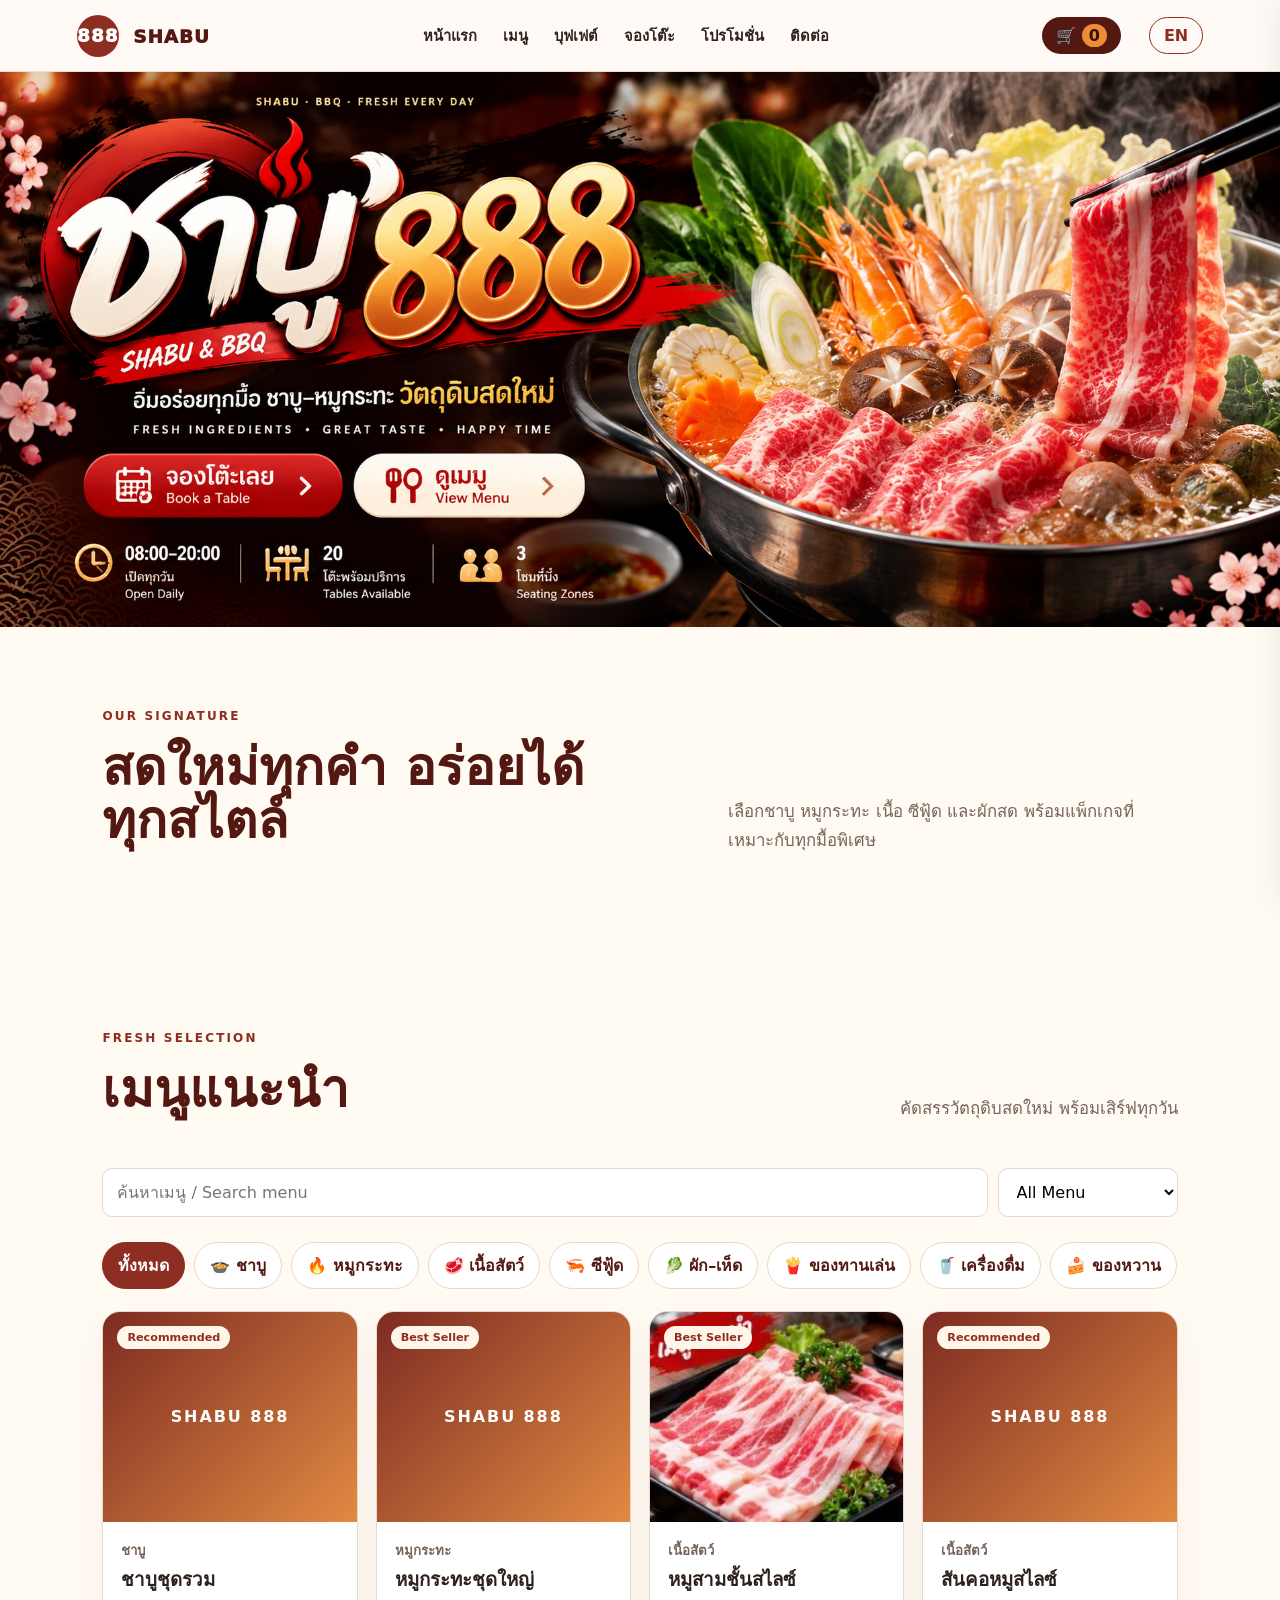
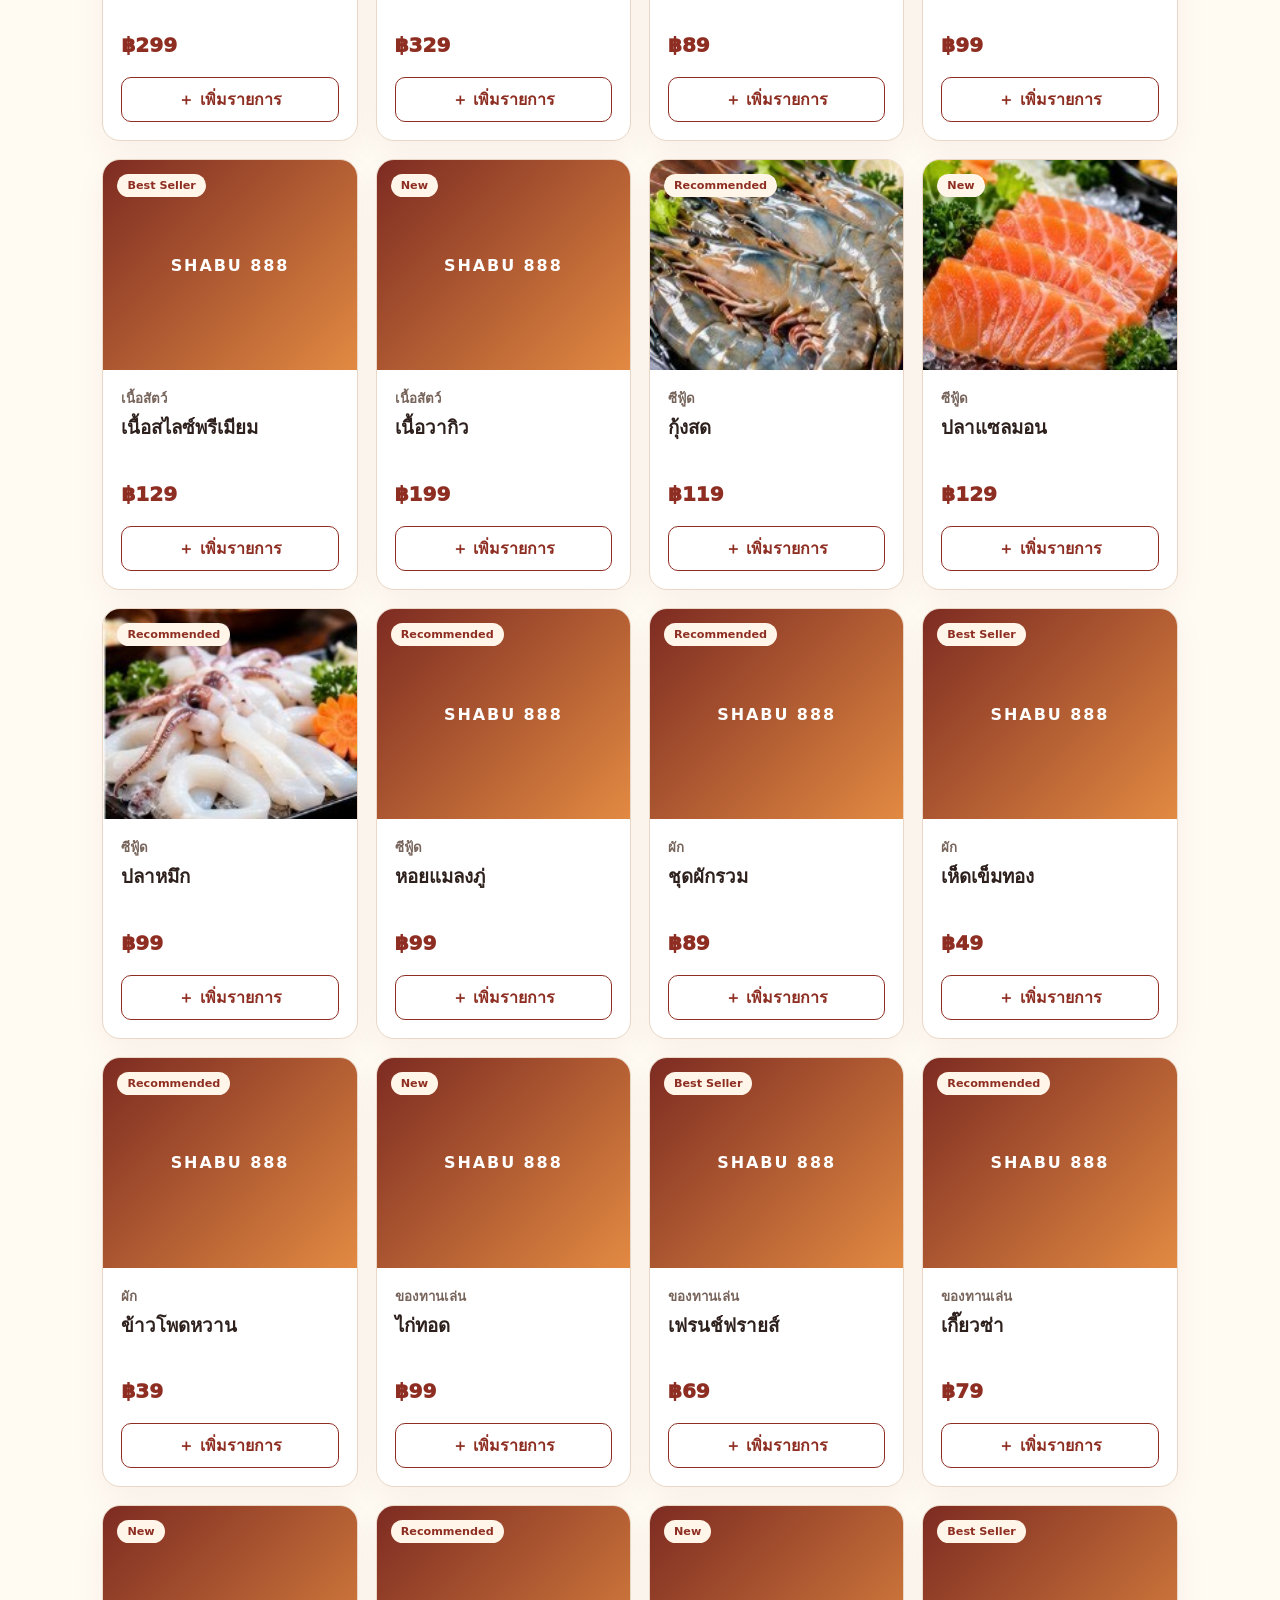
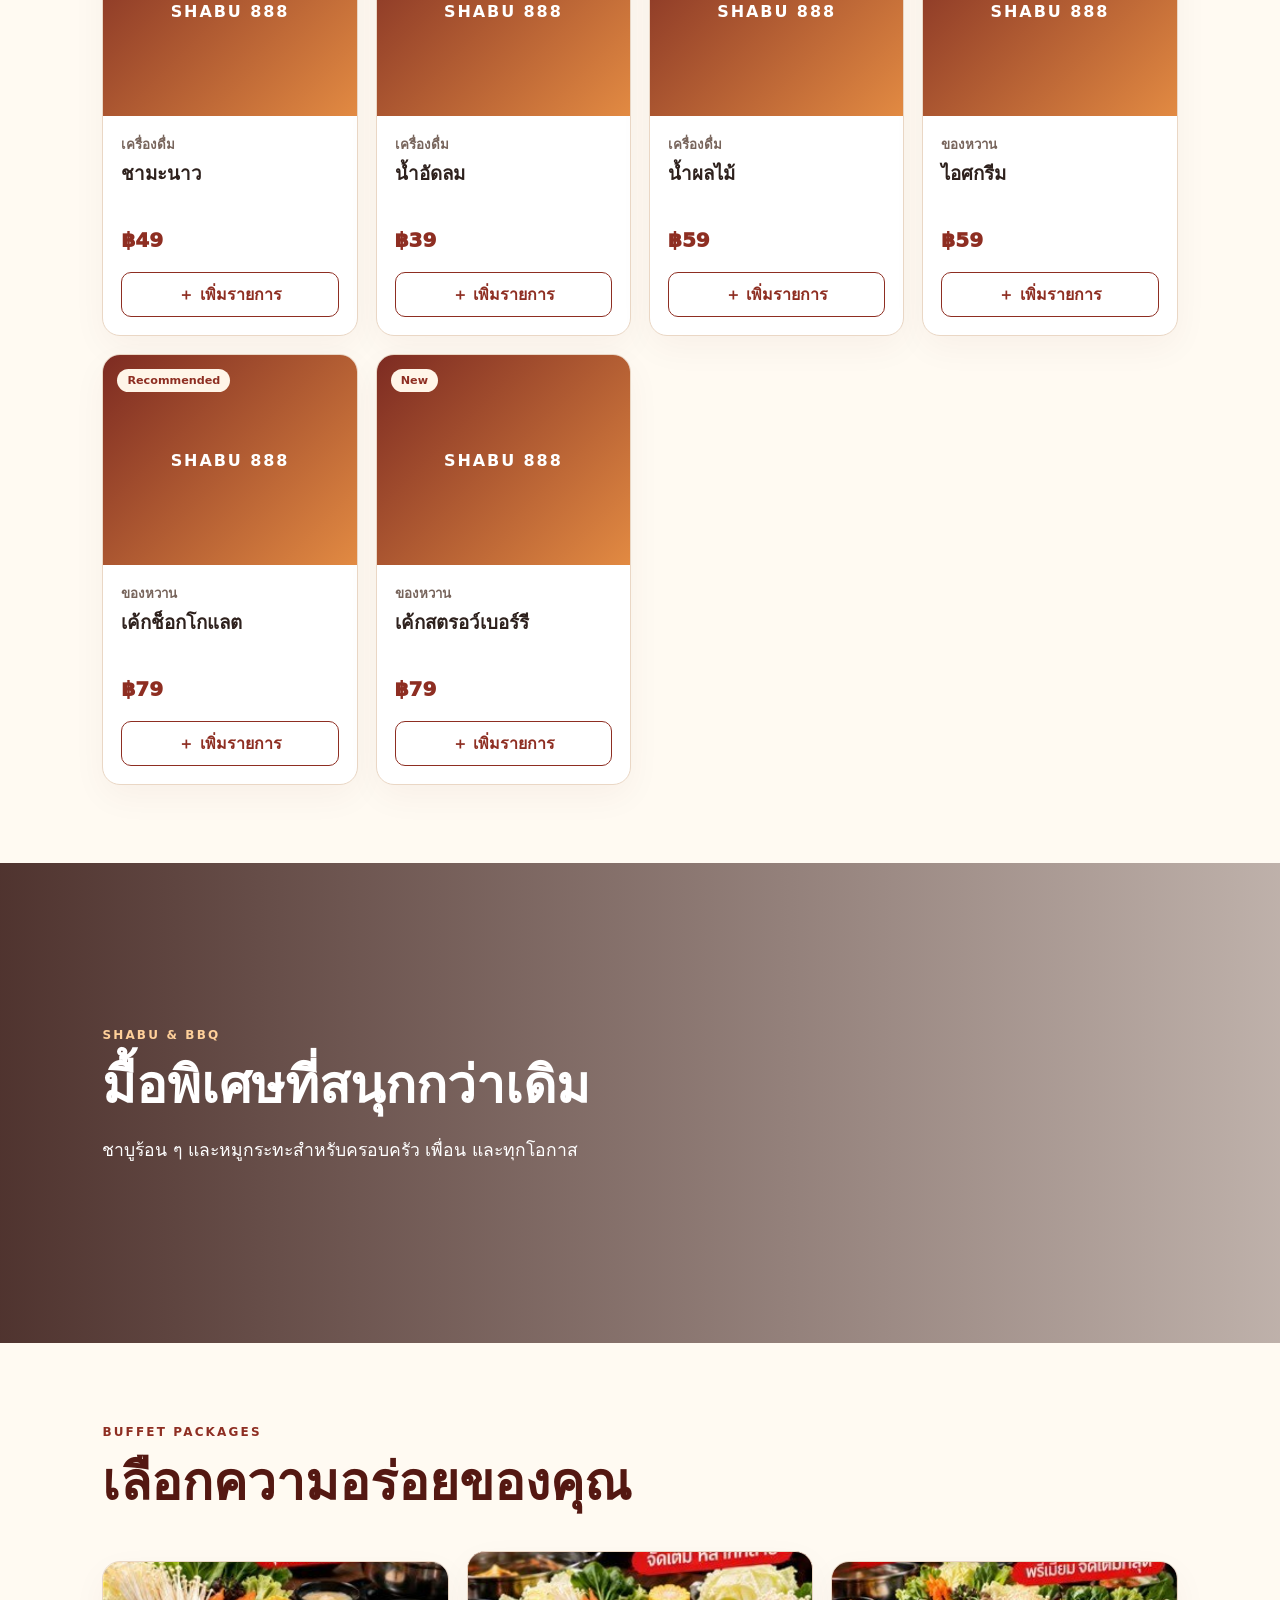
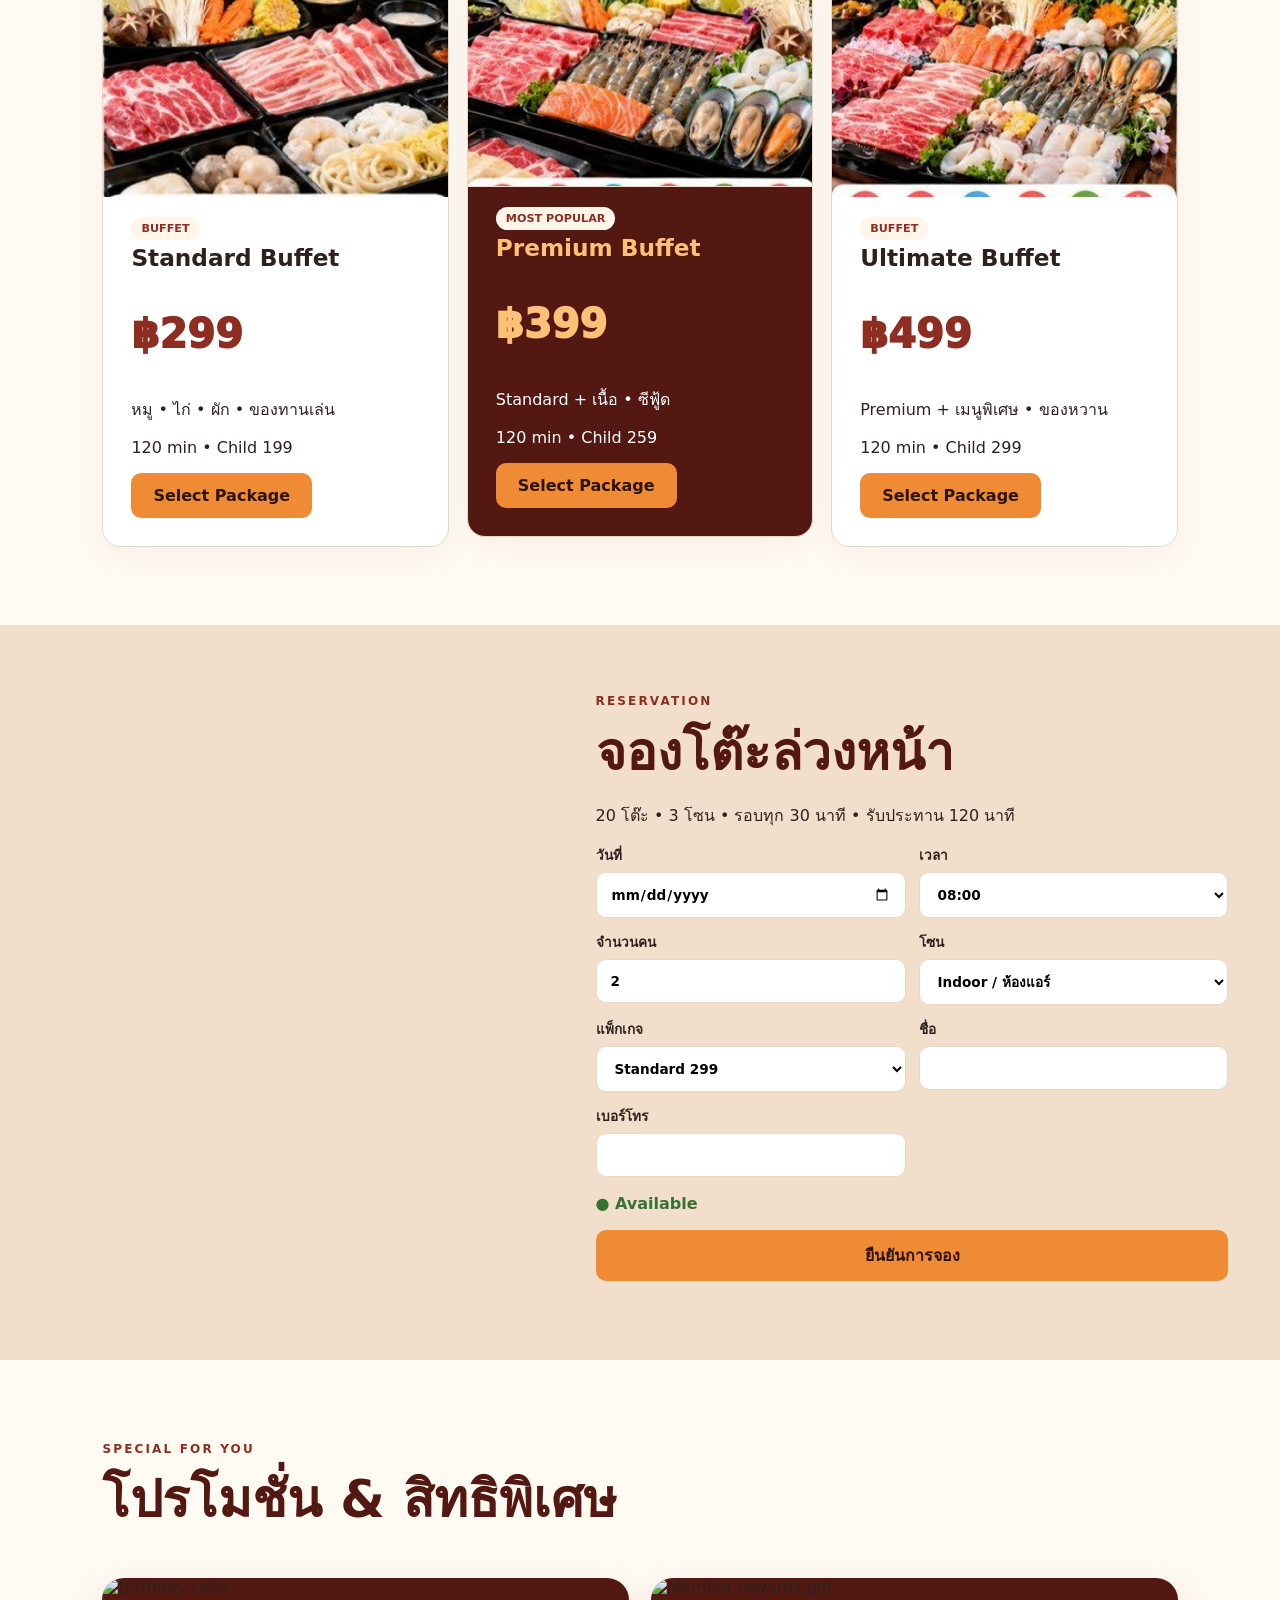
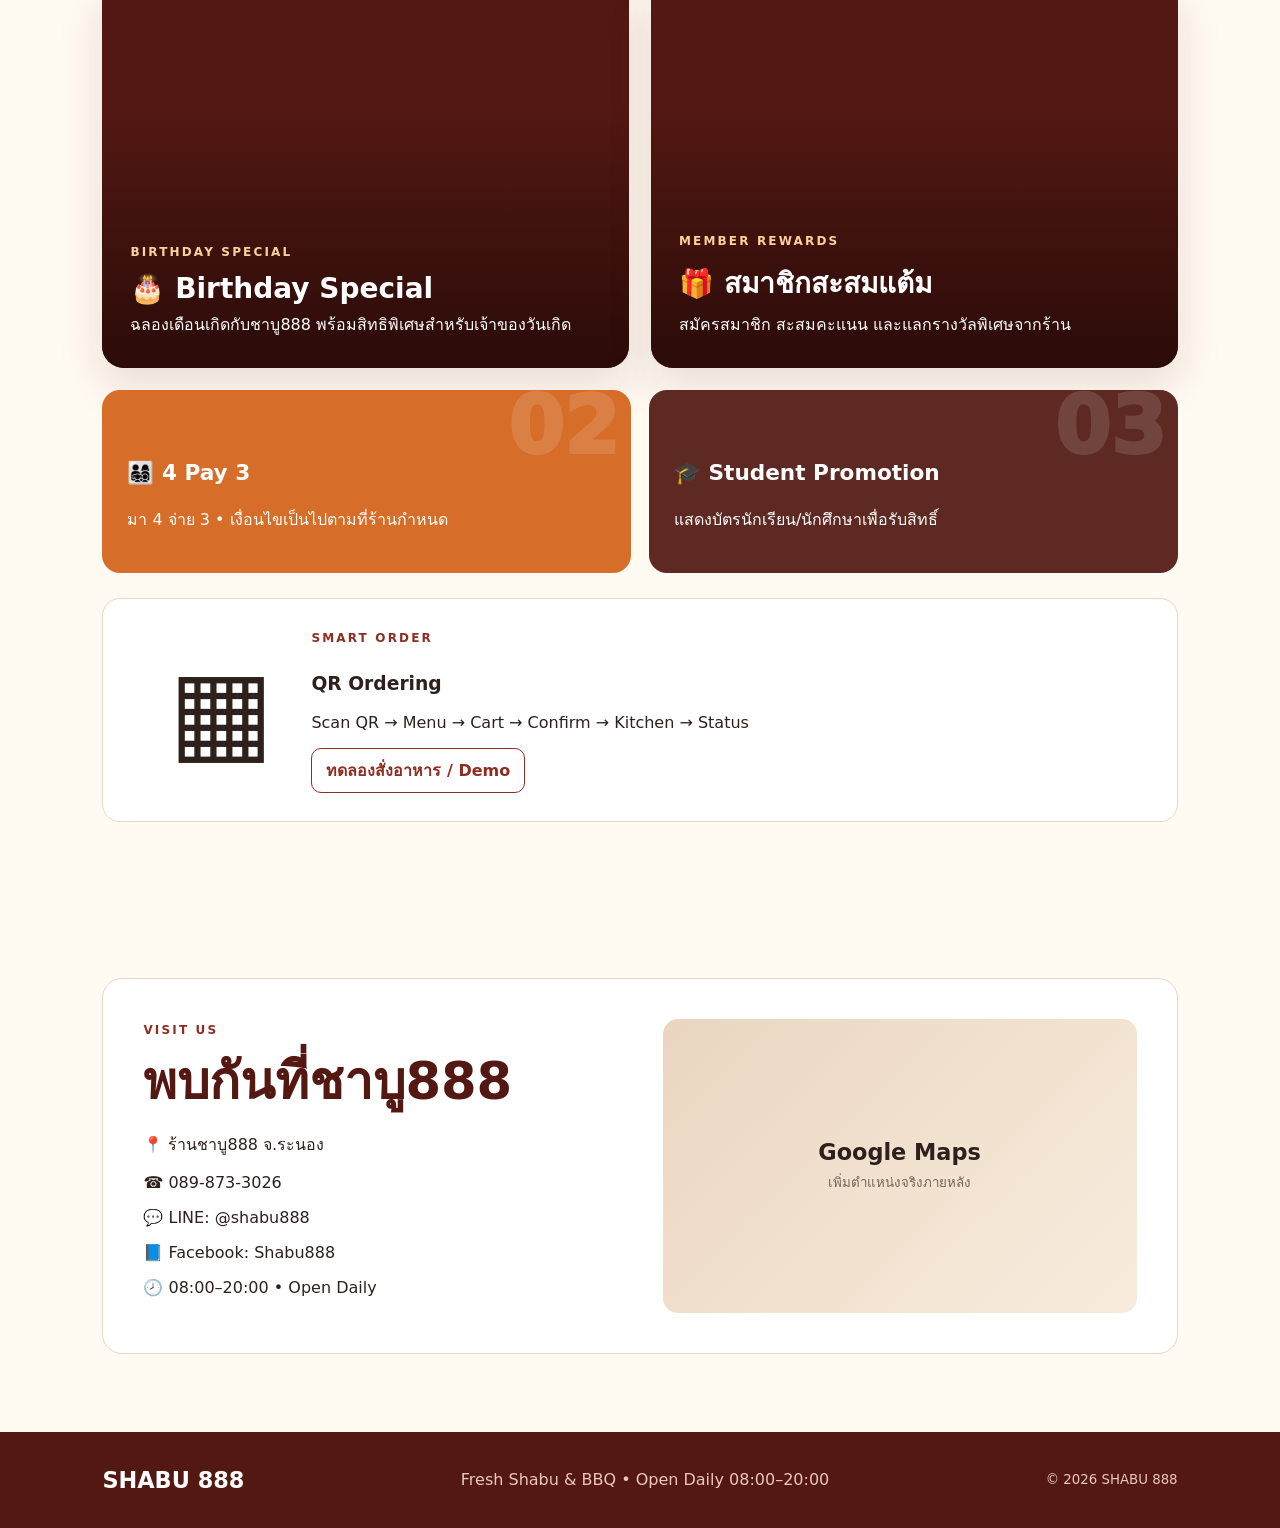
==== commit 1f0eb2c6: "Update SHABU 888 contact details" ====
--- a/index.html
+++ b/index.html
@@ -10,4 +10,4 @@
 <article class="promo-feature birthday"><img src="https://media2.orlandoweekly.com/orlando/imager/u/original/27073554/cake-1-dark-full-1000.jpg" alt="Birthday cake"><div class="promo-copy"><span class="eyebrow">BIRTHDAY SPECIAL</span><h3>🎂 Birthday Special</h3><p data-th="ฉลองเดือนเกิดกับชาบู888 พร้อมสิทธิพิเศษสำหรับเจ้าของวันเกิด" data-en="Celebrate your birthday month at SHABU 888 with a special birthday privilege.">ฉลองเดือนเกิดกับชาบู888 พร้อมสิทธิพิเศษสำหรับเจ้าของวันเกิด</p></div></article>
 <article class="promo-feature reward"><img src="https://p16-oec-general-useast8.ttcdn-us.com/tos-useast8-i-rt0ujvrtvp-tx2/b9da99b7b7f64cc0933afe926509bbf2~tplv-fhlh96nyum-resize-webp%3A800%3A800.webp?dr=12190&from=2378011839&idc=useast5&ps=933b5bde&shcp=948674b7&shp=8dbd94bf&t=555f072d" alt="Member rewards gift"><div class="promo-copy"><span class="eyebrow">MEMBER REWARDS</span><h3>🎁 สมาชิกสะสมแต้ม</h3><p data-th="สมัครสมาชิก สะสมคะแนน และแลกรางวัลพิเศษจากร้าน" data-en="Join, collect points and redeem special SHABU 888 rewards.">สมัครสมาชิก สะสมคะแนน และแลกรางวัลพิเศษจากร้าน</p></div></article>
 </div><div class="grid promos mini-promos"><article class="promo p2"><span>02</span><h3>👨‍👩‍👧‍👦 4 Pay 3</h3><p>มา 4 จ่าย 3 • เงื่อนไขเป็นไปตามที่ร้านกำหนด</p></article><article class="promo p3"><span>03</span><h3>🎓 Student Promotion</h3><p>แสดงบัตรนักเรียน/นักศึกษาเพื่อรับสิทธิ์</p></article></div><div class="qr"><div class="qr-icon">▦</div><div><span class="eyebrow dark">SMART ORDER</span><h3>QR Ordering</h3><p>Scan QR → Menu → Cart → Confirm → Kitchen → Status</p><button class="outline" id="demoOrder">ทดลองสั่งอาหาร / Demo</button></div></div></section>
-<section id="contact"><div class="contact"><div><span class="eyebrow dark">VISIT US</span><h2 data-th="พบกันที่ชาบู888" data-en="Visit SHABU 888">พบกันที่ชาบู888</h2><p>📍 ร้านชาบู888 จ.ระนอง</p><p>☎️ xxx-xxx-xxxx</p><p>💬 LINE: @shabu888 <small>(ตัวอย่าง)</small></p><p>📘 Facebook: Shabu888 <small>(ตัวอย่าง)</small></p><p>🕗 08:00–20:00 • Open Daily</p></div><div class="map"><b>Google Maps</b><small>เพิ่มตำแหน่งจริงภายหลัง</small></div></div></section></main><aside id="cartPanel" class="cart-panel"><div class="cart-head"><h3>ตะกร้าอาหาร / Your Order</h3><button id="closeCart">×</button></div><label class="table-label">เลขโต๊ะ / Table<input id="tableNo" placeholder="T01" maxlength="3"></label><div id="cartItems" class="cart-items"></div><div class="cart-summary"><span>ยอดรวม / Total</span><strong id="cartTotal">฿0</strong></div><div class="cart-actions"><button id="clearCart" class="outline">ล้างตะกร้า</button><button id="confirmOrder" class="cta">ยืนยันออเดอร์</button></div><div id="orderMessage" class="order-message"></div><p class="qr-note">QR Table: <code>?table=T01</code> ... <code>?table=T20</code></p></aside><footer><b>SHABU 888</b><span>Fresh Shabu & BBQ • Open Daily 08:00–20:00</span><small>© 2026 SHABU 888</small></footer><script type="module" src="app.js"></script></body></html>+<section id="contact"><div class="contact"><div><span class="eyebrow dark">VISIT US</span><h2 data-th="พบกันที่ชาบู888" data-en="Visit SHABU 888">พบกันที่ชาบู888</h2><p>📍 ร้านชาบู888 จ.ระนอง</p><p>☎️ 089-873-3026</p><p>💬 LINE: @shabu888</p><p>📘 Facebook: Shabu888</p><p>🕗 08:00–20:00 • Open Daily</p></div><div class="map"><b>Google Maps</b><small>เพิ่มตำแหน่งจริงภายหลัง</small></div></div></section></main><aside id="cartPanel" class="cart-panel"><div class="cart-head"><h3>ตะกร้าอาหาร / Your Order</h3><button id="closeCart">×</button></div><label class="table-label">เลขโต๊ะ / Table<input id="tableNo" placeholder="T01" maxlength="3"></label><div id="cartItems" class="cart-items"></div><div class="cart-summary"><span>ยอดรวม / Total</span><strong id="cartTotal">฿0</strong></div><div class="cart-actions"><button id="clearCart" class="outline">ล้างตะกร้า</button><button id="confirmOrder" class="cta">ยืนยันออเดอร์</button></div><div id="orderMessage" class="order-message"></div><p class="qr-note">QR Table: <code>?table=T01</code> ... <code>?table=T20</code></p></aside><footer><b>SHABU 888</b><span>Fresh Shabu & BBQ • Open Daily 08:00–20:00</span><small>© 2026 SHABU 888</small></footer><script type="module" src="app.js"></script></body></html>
--- a/style.css
+++ b/style.css
@@ -1,2 +1,6 @@
 :root{--red:#8e2e22;--deep:#541812;--cream:#fff7ea;--orange:#ef8a35;--ink:#2e211d;--muted:#77645b;--line:#ead7c5}*{box-sizing:border-box}html{scroll-behavior:smooth}body{margin:0;font-family:system-ui,"Noto Sans Thai",sans-serif;background:#fffaf2;color:var(--ink)}header{height:72px;position:sticky;top:0;z-index:20;display:flex;align-items:center;gap:28px;padding:0 6%;background:#fffaf5f2;backdrop-filter:blur(15px);border-bottom:1px solid #eee1d4}.brand{text-decoration:none;color:var(--deep);font-weight:950;letter-spacing:1px;font-size:1.15rem}.brand span{display:inline-grid;place-items:center;background:var(--red);color:white;width:42px;height:42px;border-radius:50%;margin-right:7px}nav{display:flex;justify-content:center;gap:26px;flex:1}nav a{text-decoration:none;color:var(--ink);font-size:.92rem;font-weight:700}nav a:hover{color:var(--red)}button{font:inherit}.lang{border:1px solid var(--red);color:var(--red);background:transparent;border-radius:99px;padding:8px 14px;font-weight:800;cursor:pointer}.hero{min-height:calc(100vh - 72px);position:relative;display:flex;align-items:center;padding:7% 8%;background-image:var(--hero);background-size:cover;background-position:center}.shade{position:absolute;inset:0;background:linear-gradient(90deg,#2b0e0cde 0%,#451711b0 40%,#1e0c0850 70%,transparent)}.hero-copy{position:relative;max-width:760px;color:white}.eyebrow{display:inline-block;font-size:.75rem;letter-spacing:.18em;font-weight:900;color:#ffd09a;margin-bottom:10px}.eyebrow.dark{color:var(--red)}h1{font-size:clamp(4rem,9vw,8rem);line-height:.78;margin:.12em 0 .2em;font-weight:950;letter-spacing:-.055em}h1 small{font-size:.27em;letter-spacing:0}h1 span{color:#ffad58}h2{font-size:clamp(2rem,4vw,3.5rem);line-height:1.05;margin:.15em 0 .45em;color:var(--deep)}.hero p{font-size:clamp(1rem,2vw,1.3rem);max-width:620px}.hero-actions{display:flex;gap:12px;margin-top:26px}.cta,.ghost,.outline{display:inline-block;padding:13px 22px;border-radius:10px;text-decoration:none;font-weight:850;cursor:pointer}.cta{background:var(--orange);color:#2c140b;border:0}.ghost{border:1px solid #ffffff90;color:white}.facts{display:flex;gap:42px;margin-top:55px;padding-top:22px;border-top:1px solid #ffffff50;max-width:600px}.facts b{font-size:1.25rem}.facts small{display:block;font-size:.72rem;font-weight:500;color:#f7ded2;margin-top:3px}.intro{padding:70px 8%;display:grid;grid-template-columns:1.2fr 1fr;gap:8%;align-items:end}.intro p,.section-head p{color:var(--muted);font-size:1.05rem;line-height:1.7}.section-head{display:flex;justify-content:space-between;gap:30px;align-items:end;margin-bottom:28px}section:not(.hero,.feature-photo,.reservation){padding:78px 8%}.toolbar{display:flex;gap:10px;margin-bottom:22px}.toolbar input,.toolbar select,input,select{width:100%;padding:13px 14px;border:1px solid var(--line);border-radius:10px;background:#fff;font:inherit}.toolbar input{flex:1}.toolbar select{max-width:180px}.grid{display:grid;grid-template-columns:repeat(3,1fr);gap:18px}.card{background:white;border:1px solid var(--line);border-radius:18px;overflow:hidden;box-shadow:0 12px 35px #5620160b}.food-photo{height:210px;background-size:cover;background-position:center;position:relative}.food-photo .tag{position:absolute;left:14px;top:14px}.card-body{padding:18px}.tag{display:inline-block;background:#fff5e8;color:var(--red);padding:5px 10px;border-radius:99px;font-size:.7rem;font-weight:900}.card h3{margin:4px 0}.price{font-size:1.25rem;color:var(--red);font-weight:950}.outline{border:1px solid var(--red);background:white;color:var(--red);padding:9px 14px}.feature-photo{min-height:480px;background-image:linear-gradient(90deg,#31110dd9,#31110d50),var(--feature);background-size:cover;background-position:center;display:flex;align-items:center;padding:8%;color:white}.feature-photo>div{max-width:650px}.feature-photo h2{color:white}.feature-photo p{font-size:1.1rem}.package-grid .card{padding:28px;position:relative}.package-grid .card:nth-child(2){background:var(--deep);color:white;transform:translateY(-10px)}.package-grid .card:nth-child(2) h3,.package-grid .card:nth-child(2) .price{color:#ffc078}.package-grid h3{font-size:1.45rem}.package-grid .price{font-size:2.5rem}.reservation{display:grid;grid-template-columns:.85fr 1.15fr;background:#f1dfcb}.reserve-photo{min-height:720px;background-size:cover;background-position:center}.reserve-box{padding:65px 7%}.formgrid{display:grid;grid-template-columns:repeat(2,1fr);gap:13px}.formgrid label{display:flex;flex-direction:column;gap:6px;font-weight:750;font-size:.85rem}.status{margin:17px 0;color:#367233;font-weight:800}.full{width:100%;text-align:center}.promos .promo{min-height:230px;border-radius:18px;padding:25px;color:white;position:relative;overflow:hidden}.promo>span{font-size:5rem;position:absolute;right:12px;top:-10px;opacity:.13;font-weight:950}.promo h3{font-size:1.35rem;margin-top:80px}.p1{background:#9a3328}.p2{background:#d66e29}.p3{background:#5d2922}.qr{margin-top:25px;background:white;border:1px solid var(--line);border-radius:18px;padding:28px;display:grid;grid-template-columns:180px 1fr;align-items:center}.qr-icon{font-size:7rem;text-align:center}.contact{display:grid;grid-template-columns:1fr 1fr;gap:45px;background:#fff;border:1px solid var(--line);padding:40px;border-radius:20px}.map{min-height:270px;border-radius:15px;background:linear-gradient(135deg,#ead6c0,#f8ecdd);display:flex;flex-direction:column;justify-content:center;align-items:center;gap:7px}.map b{font-size:1.4rem}.map small{color:var(--muted)}footer{background:var(--deep);color:white;padding:35px 8%;display:flex;justify-content:space-between;gap:20px;align-items:center}footer b{font-size:1.4rem}footer span,footer small{color:#eac8ba}#confirmation{margin-top:14px;color:var(--deep);font-weight:850}@media(max-width:850px){nav{display:none}.hero{min-height:80vh;background-position:62% center}.shade{background:#2b0e0ca8}.hero-copy{text-align:center}.hero-actions,.facts{justify-content:center}.facts{gap:20px}.intro,.reservation,.contact{grid-template-columns:1fr}.grid{grid-template-columns:1fr 1fr}.reserve-photo{min-height:360px}.section-head{display:block}.qr{grid-template-columns:1fr}.formgrid{grid-template-columns:1fr}footer{flex-direction:column;text-align:center}}@media(max-width:560px){.grid{grid-template-columns:1fr}.facts{flex-wrap:wrap}.hero-actions{flex-direction:column}.toolbar{flex-direction:column}.toolbar select{max-width:none}section:not(.hero,.feature-photo,.reservation){padding:58px 6%}.intro{padding:58px 6%}}.food-photo{overflow:hidden;background:linear-gradient(135deg,#7d2b22,#e28a42)}.food-photo img{width:100%;height:100%;display:block;object-fit:cover;transition:transform .35s ease}.card:hover .food-photo img{transform:scale(1.06)}.image-fallback:after{content:"SHABU 888";color:#fff;font-weight:900;display:grid;place-items:center;height:100%;letter-spacing:.12em}.promo-showcase{display:grid;grid-template-columns:1fr 1fr;gap:22px;margin-bottom:22px}.promo-feature{min-height:390px;border-radius:22px;overflow:hidden;position:relative;background:#541812;box-shadow:0 18px 45px #54181220}.promo-feature img{width:100%;height:390px;object-fit:cover;display:block}.promo-feature:after{content:"";position:absolute;inset:0;background:linear-gradient(0deg,#260a08e8 0%,transparent 68%)}.promo-copy{position:absolute;z-index:2;left:28px;right:28px;bottom:24px;color:white}.promo-copy h3{font-size:1.75rem;margin:3px 0}.promo-copy p{margin:7px 0;max-width:480px}.mini-promos{grid-template-columns:1fr 1fr}.mini-promos .promo{min-height:180px}.mini-promos .promo h3{margin-top:45px}@media(max-width:850px){.promo-showcase{grid-template-columns:1fr}.promo-feature,.promo-feature img{min-height:330px;height:330px}}@media(max-width:560px){.mini-promos{grid-template-columns:1fr}.promo-feature,.promo-feature img{min-height:300px;height:300px}}.category-bar{display:flex;gap:9px;overflow-x:auto;padding:3px 0 22px;scrollbar-width:thin}.cat-btn{flex:0 0 auto;border:1px solid var(--line);background:#fff;color:var(--deep);padding:10px 15px;border-radius:999px;font-weight:800;cursor:pointer}.cat-btn:hover,.cat-btn.active{background:var(--red);color:#fff;border-color:var(--red)}.menu-grid{grid-template-columns:repeat(4,1fr)}.menu-grid .card{transition:transform .2s ease,box-shadow .2s ease}.menu-grid .card:hover{transform:translateY(-4px);box-shadow:0 18px 40px #56201618}.food-category{color:var(--muted);font-weight:750}.menu-grid .card-body h3{min-height:2.6em}.menu-grid .outline{width:100%}@media(max-width:1100px){.menu-grid{grid-template-columns:repeat(3,1fr)}}@media(max-width:850px){.menu-grid{grid-template-columns:repeat(2,1fr)}}@media(max-width:560px){.menu-grid{grid-template-columns:1fr}.food-photo{height:245px}}
-.cart-button{border:0;background:var(--deep);color:white;border-radius:99px;padding:9px 14px;font-weight:900;cursor:pointer}.cart-button span{background:var(--orange);color:#32140c;border-radius:99px;padding:2px 7px}.cart-panel{position:fixed;z-index:50;top:0;right:0;width:min(430px,100%);height:100%;background:#fffaf2;padding:25px;transform:translateX(105%);transition:transform .28s ease;overflow-y:auto;box-shadow:-12px 0 40px #0002}.cart-panel.open{transform:translateX(0)}.cart-head{display:flex;justify-content:space-between;align-items:center;border-bottom:1px solid var(--line)}.cart-head button{border:0;border-radius:50%;width:42px;height:42px;font-size:24px}.table-label{display:block;font-weight:800;margin:20px 0}.table-label input{margin-top:7px}.cart-items{min-height:150px}.cart-row{display:flex;justify-content:space-between;gap:10px;align-items:center;padding:14px 0;border-bottom:1px solid var(--line)}.cart-row small{display:block;color:var(--muted)}.qty{display:flex;gap:6px;align-items:center}.qty button{width:32px;height:32px;border:1px solid var(--line);border-radius:8px;background:white;font-weight:900}.empty-cart{text-align:center;color:var(--muted);padding:50px 0}.cart-summary{display:flex;justify-content:space-between;padding:20px 0}.cart-summary strong{font-size:28px;color:var(--red)}.cart-actions{display:grid;grid-template-columns:1fr 1.5fr;gap:8px}.order-message{margin-top:15px;padding:12px;border-radius:10px;background:#f1e3d4}.order-message:empty{display:none}.qr-note{font-size:12px;color:var(--muted)}@media(max-width:850px){.cart-button{margin-left:auto}}+.cart-button{border:0;background:var(--deep);color:white;border-radius:99px;padding:9px 14px;font-weight:900;cursor:pointer}.cart-button span{background:var(--orange);color:#32140c;border-radius:99px;padding:2px 7px}.cart-panel{position:fixed;z-index:50;top:0;right:0;width:min(430px,100%);height:100%;background:#fffaf2;padding:25px;transform:translateX(105%);transition:transform .28s ease;overflow-y:auto;box-shadow:-12px 0 40px #0002}.cart-panel.open{transform:translateX(0)}.cart-head{display:flex;justify-content:space-between;align-items:center;border-bottom:1px solid var(--line)}.cart-head button{border:0;border-radius:50%;width:42px;height:42px;font-size:24px}.table-label{display:block;font-weight:800;margin:20px 0}.table-label input{margin-top:7px}.cart-items{min-height:150px}.cart-row{display:flex;justify-content:space-between;gap:10px;align-items:center;padding:14px 0;border-bottom:1px solid var(--line)}.cart-row small{display:block;color:var(--muted)}.qty{display:flex;gap:6px;align-items:center}.qty button{width:32px;height:32px;border:1px solid var(--line);border-radius:8px;background:white;font-weight:900}.empty-cart{text-align:center;color:var(--muted);padding:50px 0}.cart-summary{display:flex;justify-content:space-between;padding:20px 0}.cart-summary strong{font-size:28px;color:var(--red)}.cart-actions{display:grid;grid-template-columns:1fr 1.5fr;gap:8px}.order-message{margin-top:15px;padding:12px;border-radius:10px;background:#f1e3d4}.order-message:empty{display:none}.qr-note{font-size:12px;color:var(--muted)}@media(max-width:850px){.cart-button{margin-left:auto}}
+/* Homepage hero artwork */
+.hero.hero-art{position:relative;display:block;min-height:0;padding:0;background:#180805;overflow:hidden}.hero-art-img{display:block;width:100%;height:auto;aspect-ratio:1905/826;object-fit:cover;object-position:center}.hero-hotspots{position:absolute;inset:0;pointer-events:none}.hero-hotspot{position:absolute;display:block;pointer-events:auto;border-radius:18px}.reserve-hotspot{left:6.2%;top:66.2%;width:20.7%;height:11.8%}.menu-hotspot{left:27.6%;top:66.2%;width:18.3%;height:11.8%}.hero-hotspot:focus-visible{outline:4px solid #fff;outline-offset:3px}@media(max-width:700px){.hero.hero-art{height:auto;min-height:0}.hero-art-img{width:100%;height:auto;aspect-ratio:1905/826;object-fit:contain}.hero-hotspot{border-radius:8px}}
+
+.package-card{padding:0 0 28px!important;overflow:hidden}.package-card>.tag,.package-card>h3,.package-card>p,.package-card>button{margin-left:28px;margin-right:28px}.package-card>.tag{margin-top:20px}.package-photo{height:235px;overflow:hidden;background:#ead7c5}.package-photo img{width:100%;height:100%;object-fit:cover;display:block;transition:transform .35s ease}.package-card:hover .package-photo img{transform:scale(1.04)}.package-grid .card:nth-child(2) .package-photo{border-bottom:1px solid #ffffff22}@media(max-width:560px){.package-photo{height:250px}}
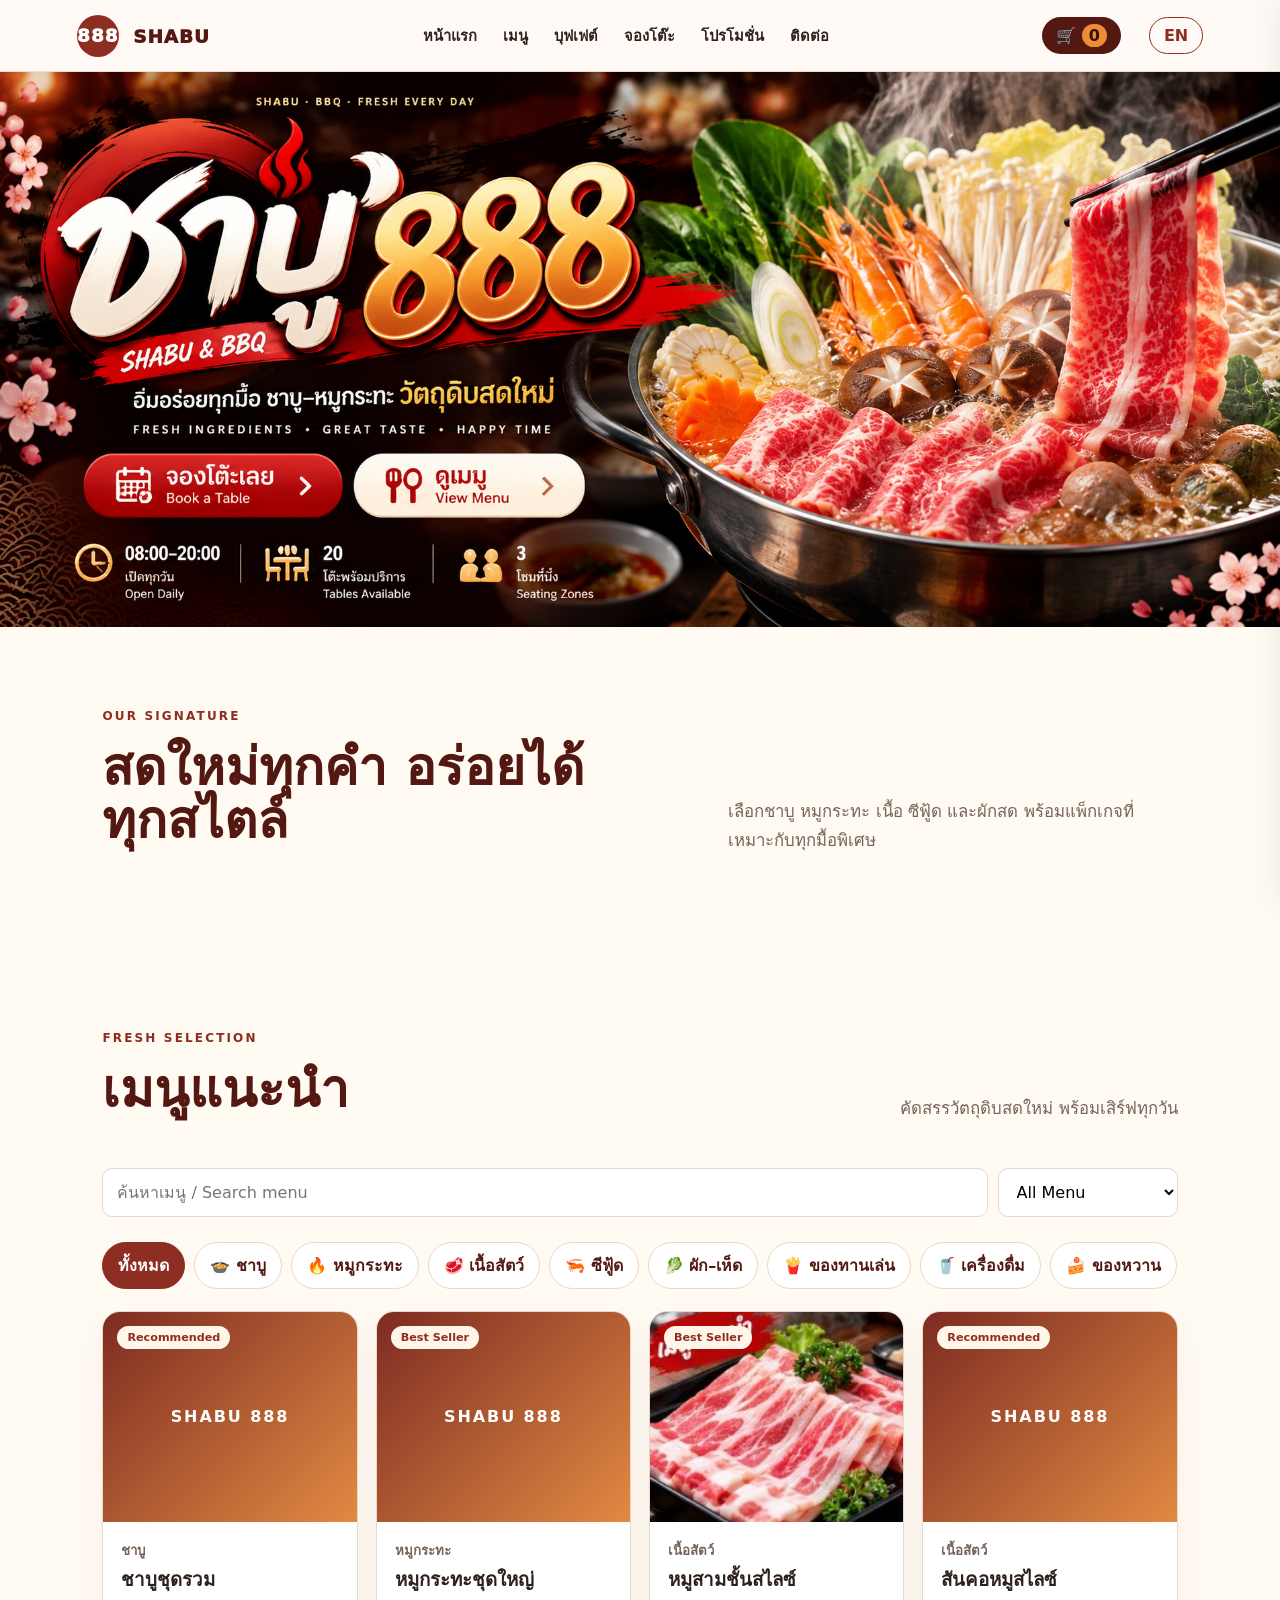
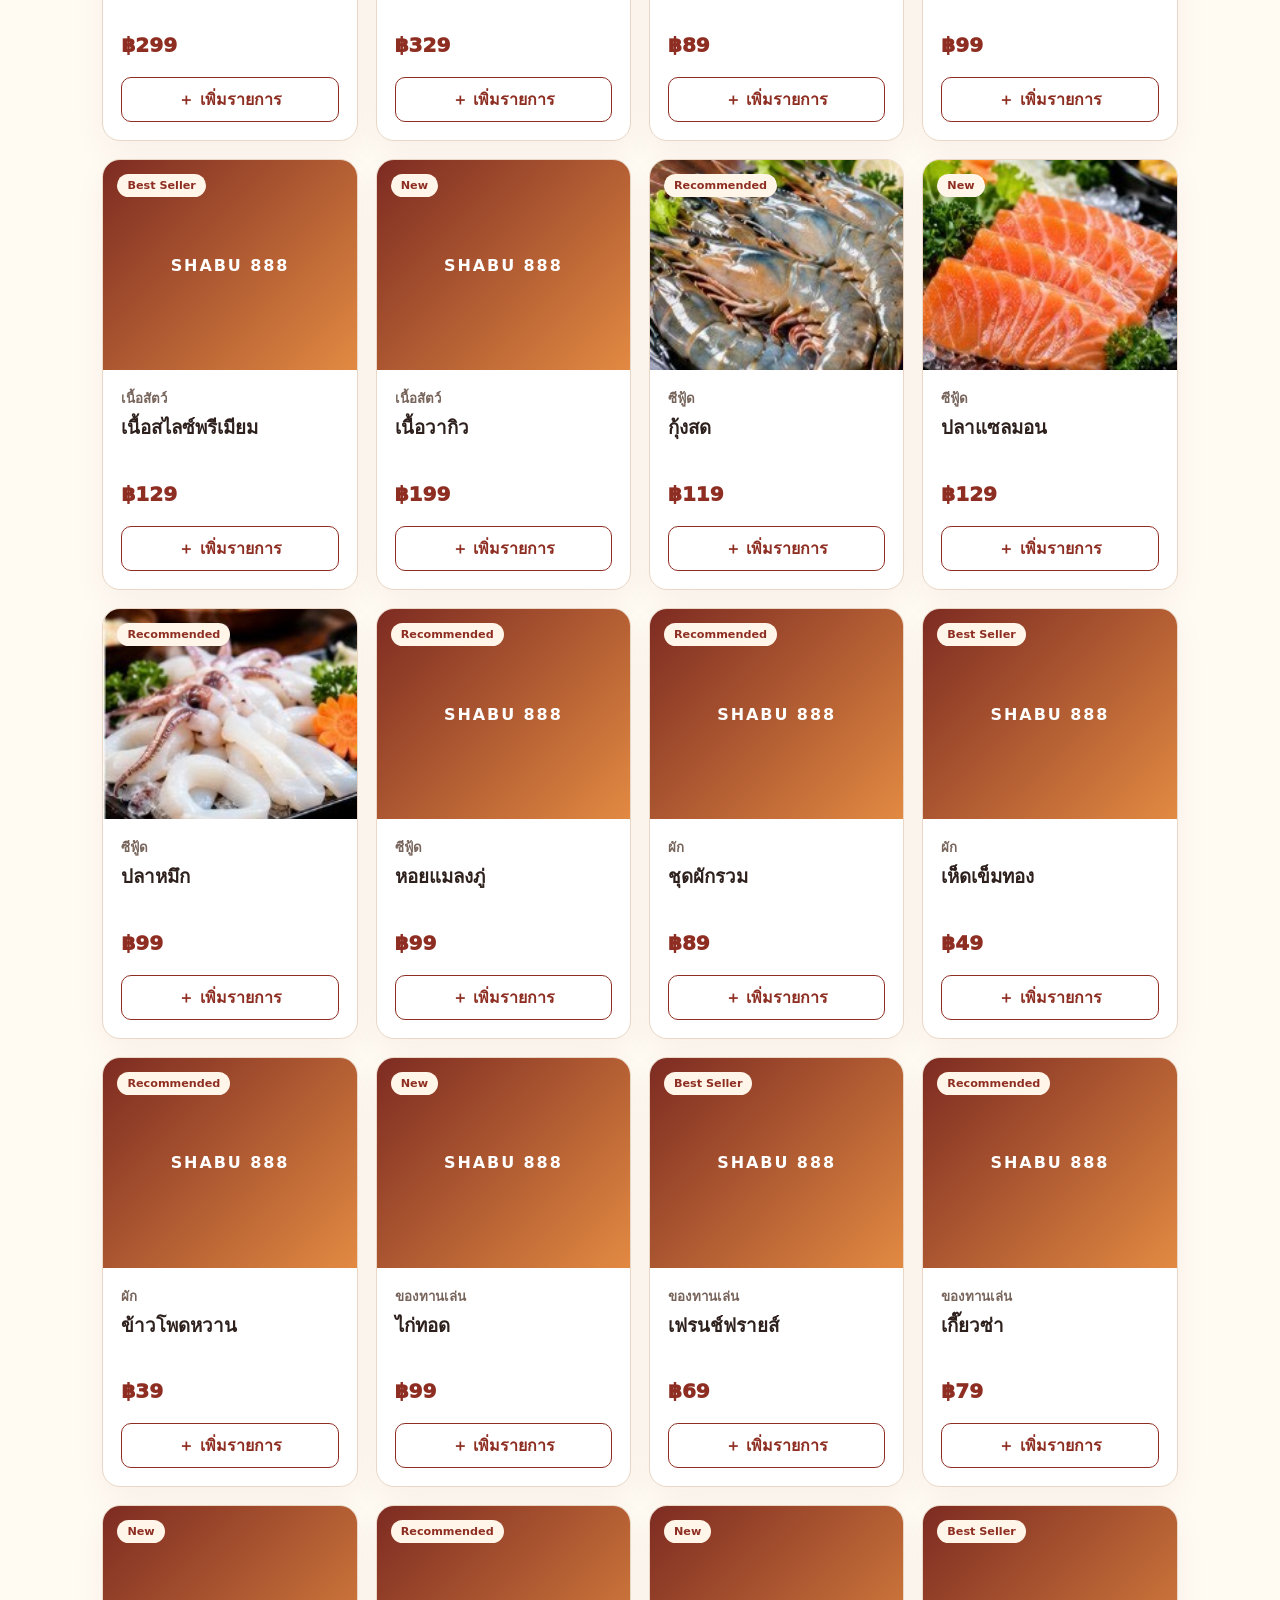
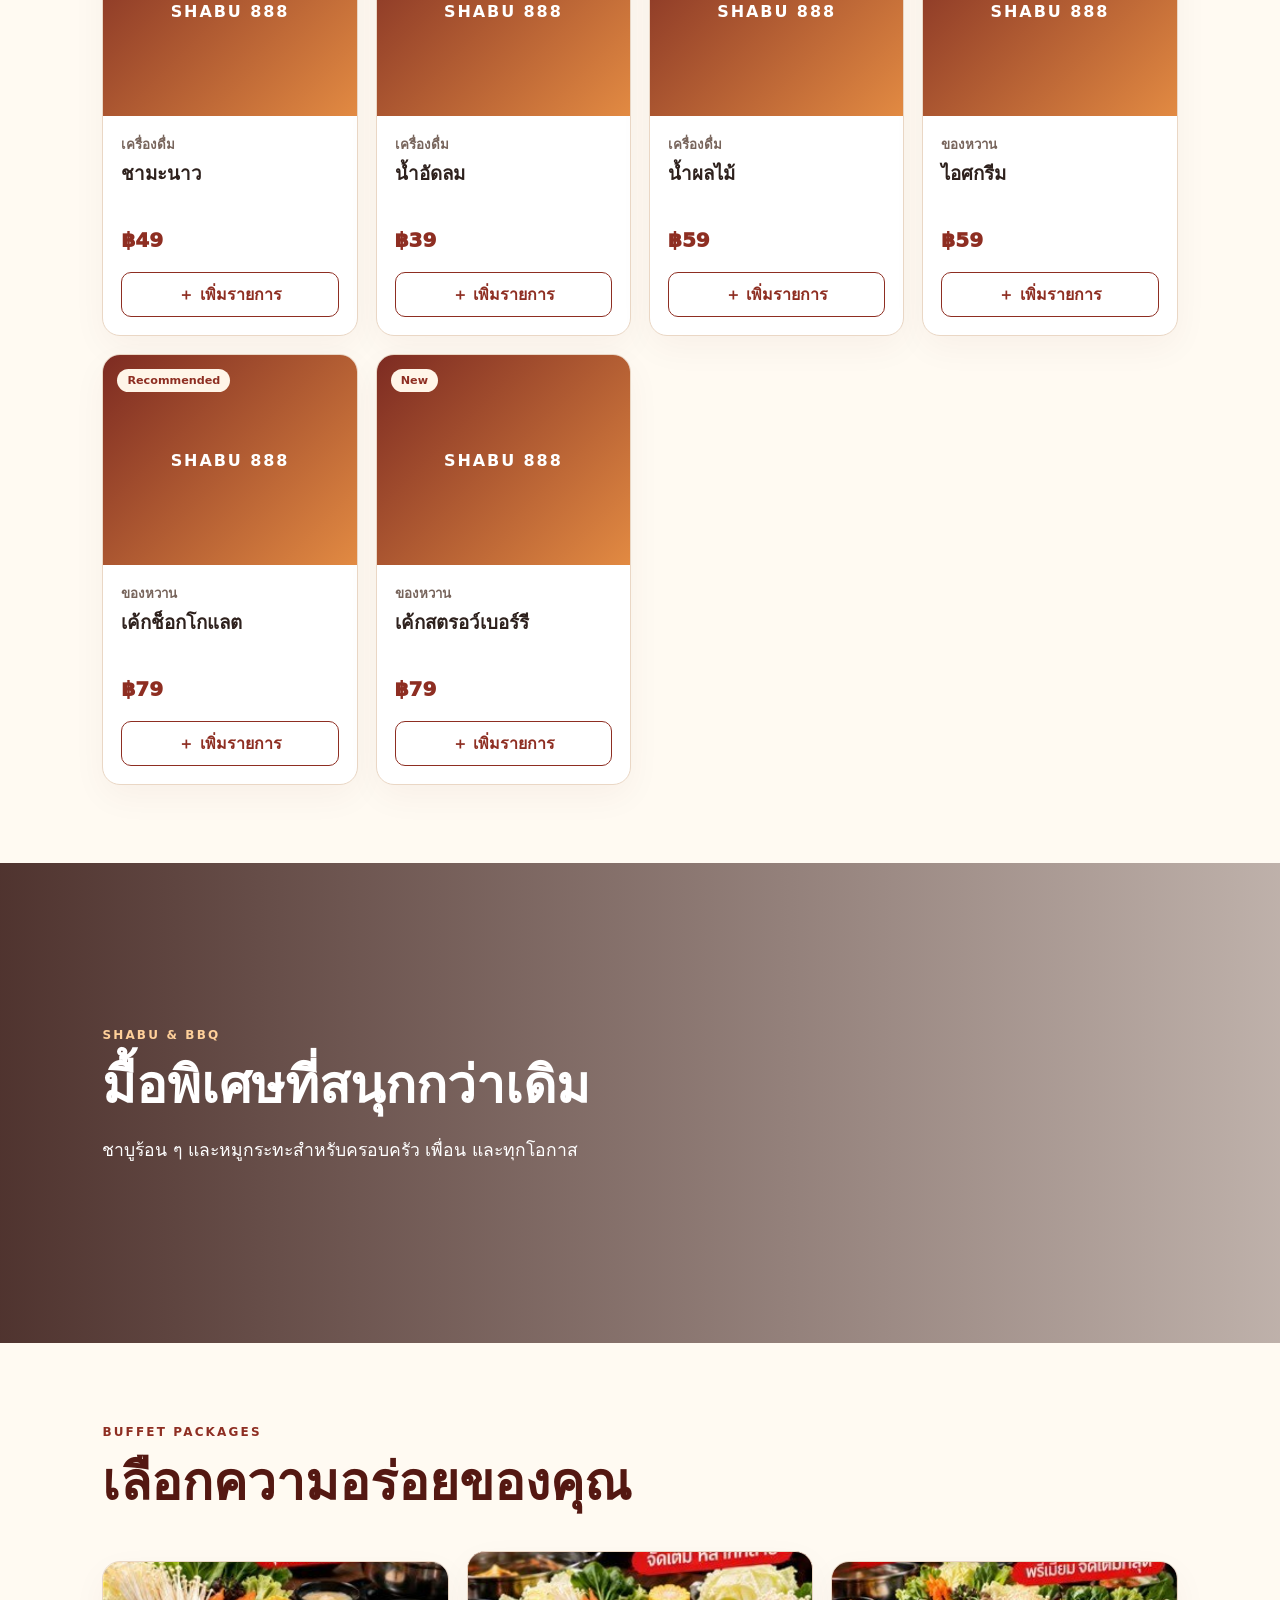
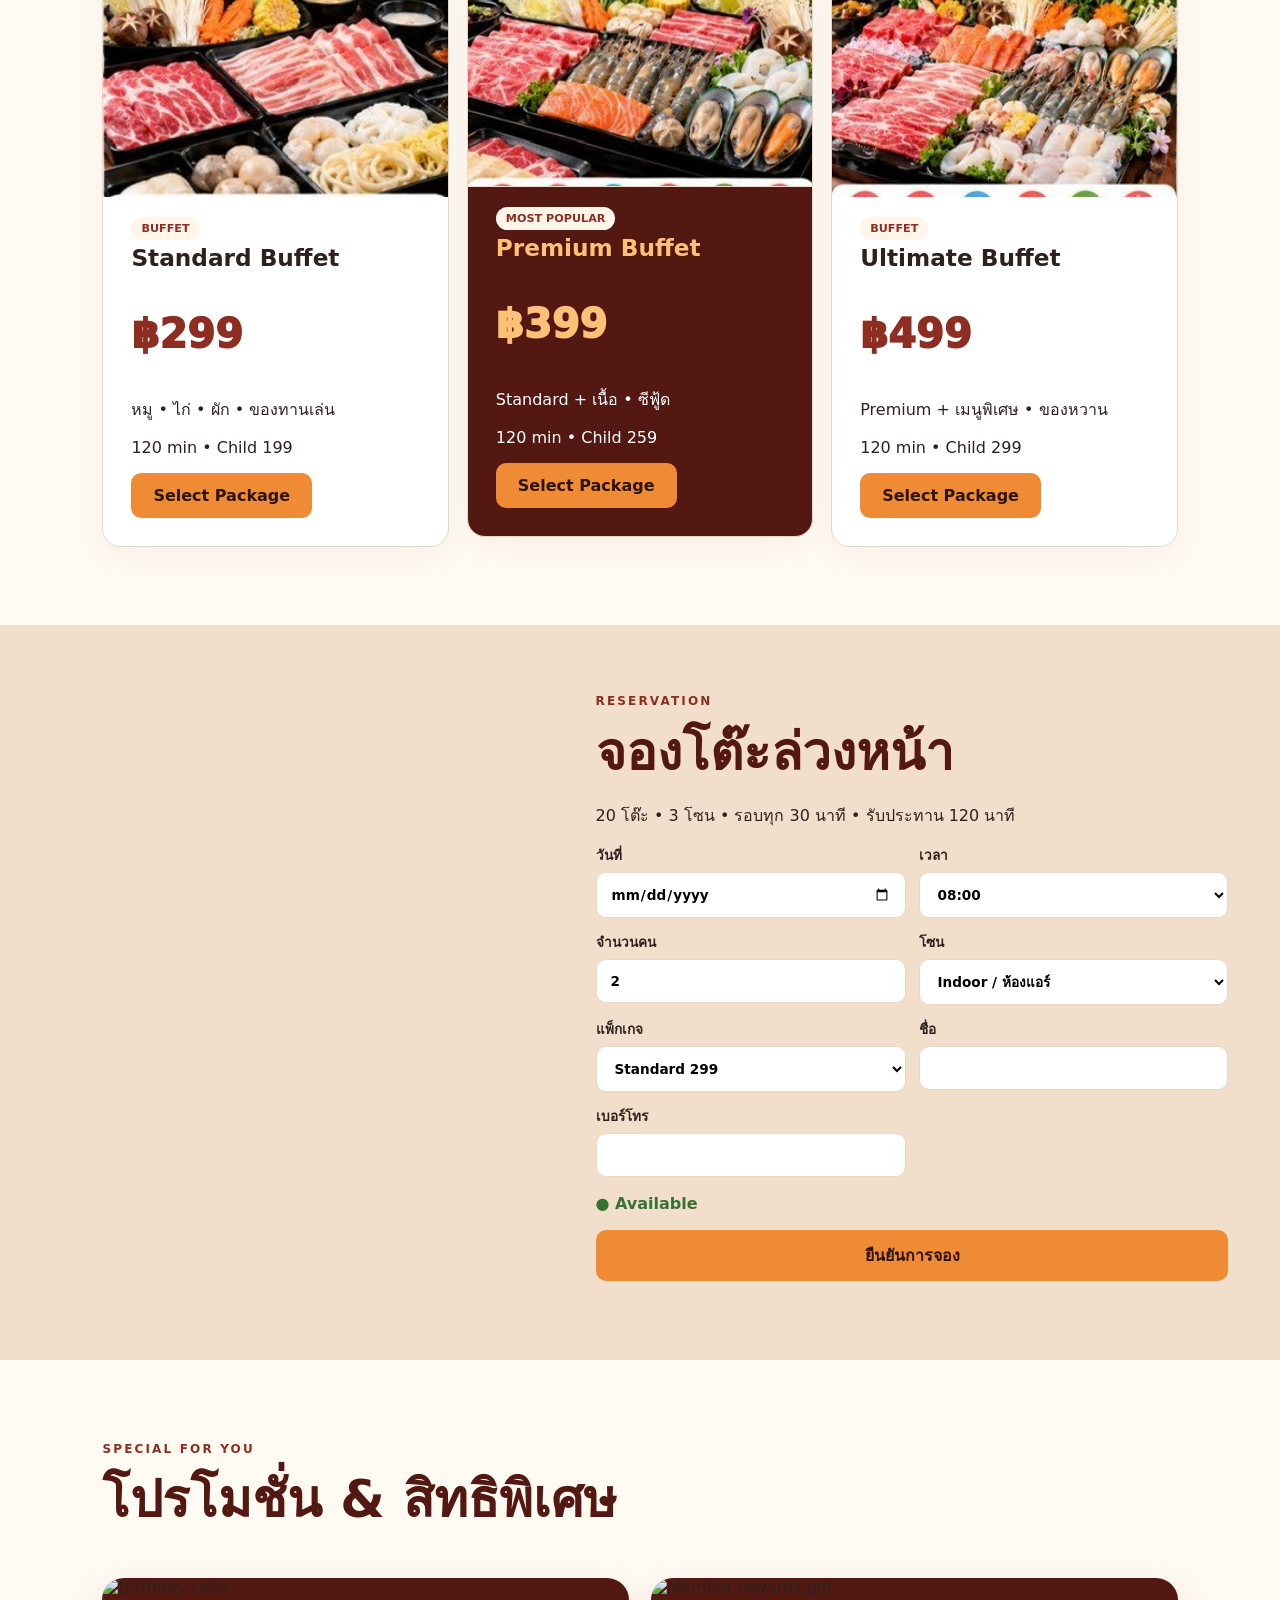
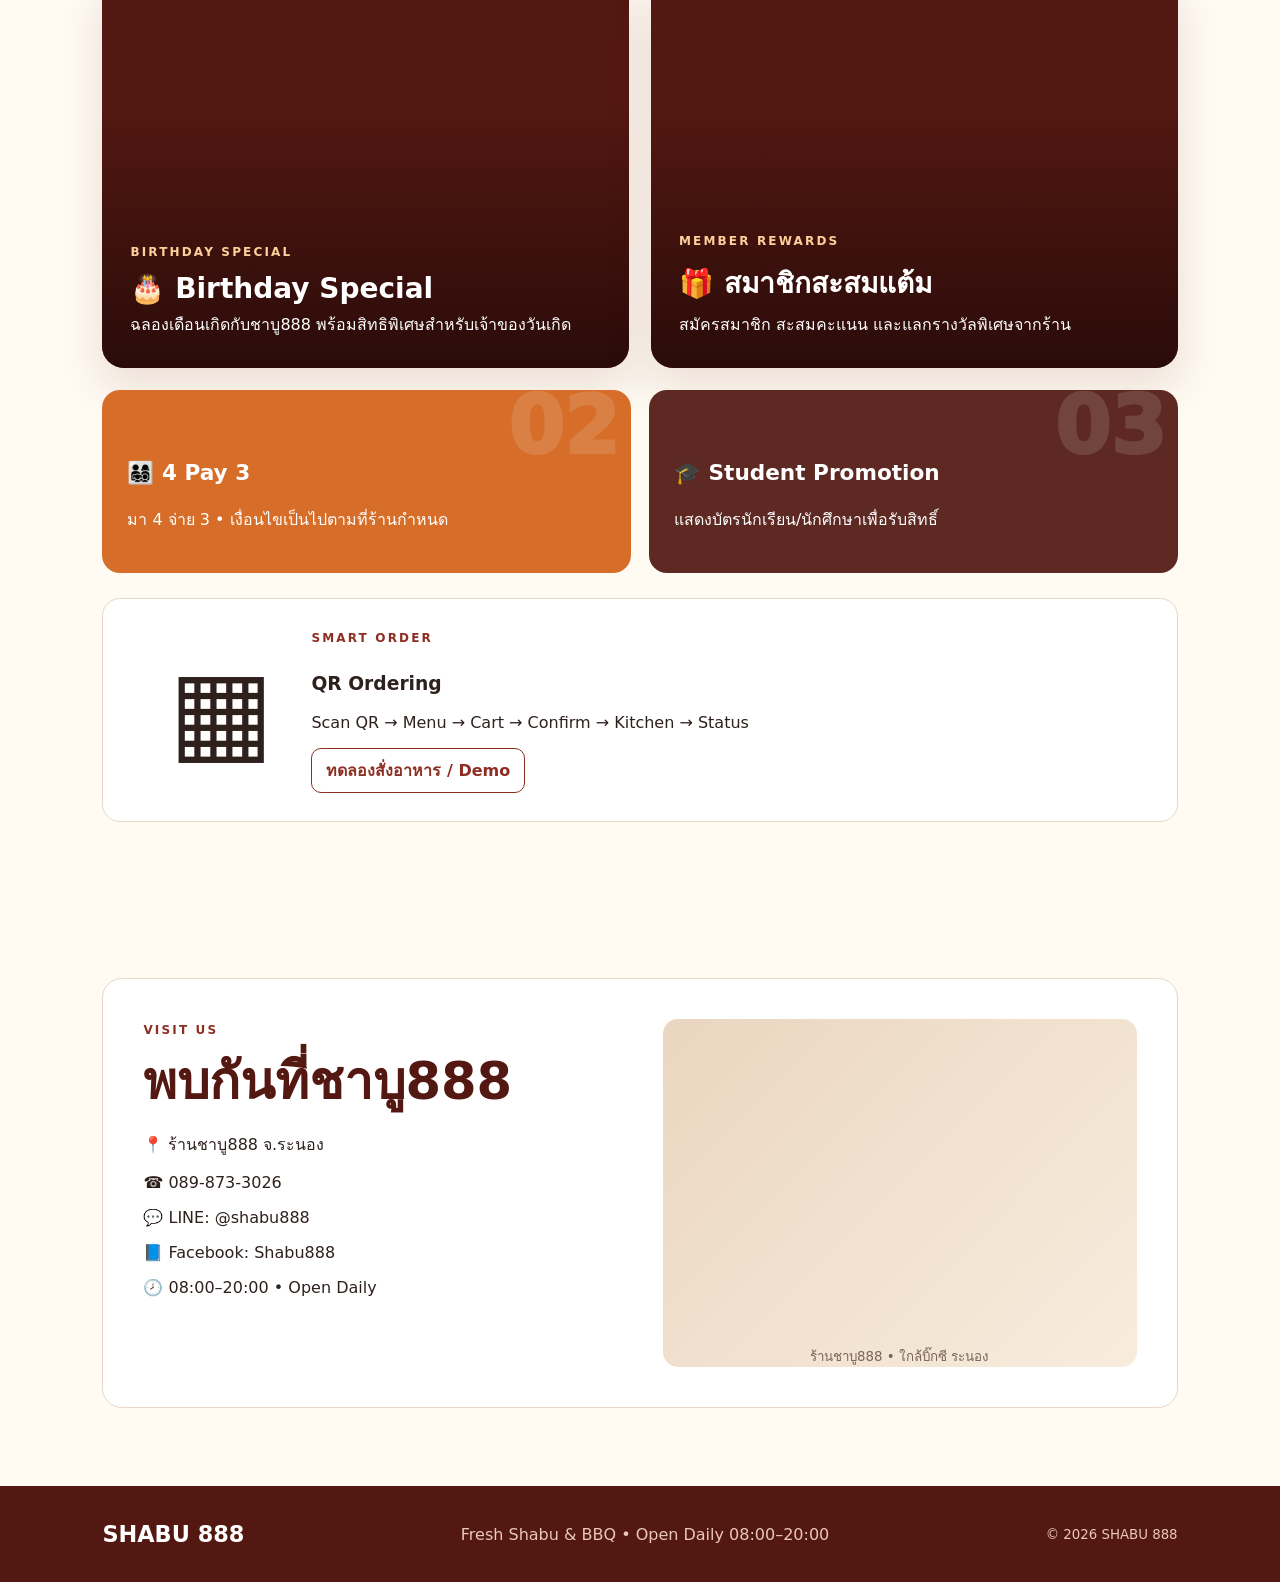
==== commit 5b54584a: "Add Google Map near Big C Ranong" ====
--- a/index.html
+++ b/index.html
@@ -10,4 +10,4 @@
 <article class="promo-feature birthday"><img src="https://media2.orlandoweekly.com/orlando/imager/u/original/27073554/cake-1-dark-full-1000.jpg" alt="Birthday cake"><div class="promo-copy"><span class="eyebrow">BIRTHDAY SPECIAL</span><h3>🎂 Birthday Special</h3><p data-th="ฉลองเดือนเกิดกับชาบู888 พร้อมสิทธิพิเศษสำหรับเจ้าของวันเกิด" data-en="Celebrate your birthday month at SHABU 888 with a special birthday privilege.">ฉลองเดือนเกิดกับชาบู888 พร้อมสิทธิพิเศษสำหรับเจ้าของวันเกิด</p></div></article>
 <article class="promo-feature reward"><img src="https://p16-oec-general-useast8.ttcdn-us.com/tos-useast8-i-rt0ujvrtvp-tx2/b9da99b7b7f64cc0933afe926509bbf2~tplv-fhlh96nyum-resize-webp%3A800%3A800.webp?dr=12190&from=2378011839&idc=useast5&ps=933b5bde&shcp=948674b7&shp=8dbd94bf&t=555f072d" alt="Member rewards gift"><div class="promo-copy"><span class="eyebrow">MEMBER REWARDS</span><h3>🎁 สมาชิกสะสมแต้ม</h3><p data-th="สมัครสมาชิก สะสมคะแนน และแลกรางวัลพิเศษจากร้าน" data-en="Join, collect points and redeem special SHABU 888 rewards.">สมัครสมาชิก สะสมคะแนน และแลกรางวัลพิเศษจากร้าน</p></div></article>
 </div><div class="grid promos mini-promos"><article class="promo p2"><span>02</span><h3>👨‍👩‍👧‍👦 4 Pay 3</h3><p>มา 4 จ่าย 3 • เงื่อนไขเป็นไปตามที่ร้านกำหนด</p></article><article class="promo p3"><span>03</span><h3>🎓 Student Promotion</h3><p>แสดงบัตรนักเรียน/นักศึกษาเพื่อรับสิทธิ์</p></article></div><div class="qr"><div class="qr-icon">▦</div><div><span class="eyebrow dark">SMART ORDER</span><h3>QR Ordering</h3><p>Scan QR → Menu → Cart → Confirm → Kitchen → Status</p><button class="outline" id="demoOrder">ทดลองสั่งอาหาร / Demo</button></div></div></section>
-<section id="contact"><div class="contact"><div><span class="eyebrow dark">VISIT US</span><h2 data-th="พบกันที่ชาบู888" data-en="Visit SHABU 888">พบกันที่ชาบู888</h2><p>📍 ร้านชาบู888 จ.ระนอง</p><p>☎️ 089-873-3026</p><p>💬 LINE: @shabu888</p><p>📘 Facebook: Shabu888</p><p>🕗 08:00–20:00 • Open Daily</p></div><div class="map"><b>Google Maps</b><small>เพิ่มตำแหน่งจริงภายหลัง</small></div></div></section></main><aside id="cartPanel" class="cart-panel"><div class="cart-head"><h3>ตะกร้าอาหาร / Your Order</h3><button id="closeCart">×</button></div><label class="table-label">เลขโต๊ะ / Table<input id="tableNo" placeholder="T01" maxlength="3"></label><div id="cartItems" class="cart-items"></div><div class="cart-summary"><span>ยอดรวม / Total</span><strong id="cartTotal">฿0</strong></div><div class="cart-actions"><button id="clearCart" class="outline">ล้างตะกร้า</button><button id="confirmOrder" class="cta">ยืนยันออเดอร์</button></div><div id="orderMessage" class="order-message"></div><p class="qr-note">QR Table: <code>?table=T01</code> ... <code>?table=T20</code></p></aside><footer><b>SHABU 888</b><span>Fresh Shabu & BBQ • Open Daily 08:00–20:00</span><small>© 2026 SHABU 888</small></footer><script type="module" src="app.js"></script></body></html>+<section id="contact"><div class="contact"><div><span class="eyebrow dark">VISIT US</span><h2 data-th="พบกันที่ชาบู888" data-en="Visit SHABU 888">พบกันที่ชาบู888</h2><p>📍 ร้านชาบู888 จ.ระนอง</p><p>☎️ 089-873-3026</p><p>💬 LINE: @shabu888</p><p>📘 Facebook: Shabu888</p><p>🕗 08:00–20:00 • Open Daily</p></div><div class="map"><iframe title="แผนที่ร้านชาบู888 ใกล้บิ๊กซี ระนอง" src="https://www.google.com/maps?q=Big%20C%20Supercenter%20Ranong%2C%20Ranong%2C%20Thailand&output=embed" width="100%" height="100%" style="border:0;min-height:320px" allowfullscreen="" loading="lazy" referrerpolicy="no-referrer-when-downgrade"></iframe><small>ร้านชาบู888 • ใกล้บิ๊กซี ระนอง</small></div></div></section></main><aside id="cartPanel" class="cart-panel"><div class="cart-head"><h3>ตะกร้าอาหาร / Your Order</h3><button id="closeCart">×</button></div><label class="table-label">เลขโต๊ะ / Table<input id="tableNo" placeholder="T01" maxlength="3"></label><div id="cartItems" class="cart-items"></div><div class="cart-summary"><span>ยอดรวม / Total</span><strong id="cartTotal">฿0</strong></div><div class="cart-actions"><button id="clearCart" class="outline">ล้างตะกร้า</button><button id="confirmOrder" class="cta">ยืนยันออเดอร์</button></div><div id="orderMessage" class="order-message"></div><p class="qr-note">QR Table: <code>?table=T01</code> ... <code>?table=T20</code></p></aside><footer><b>SHABU 888</b><span>Fresh Shabu & BBQ • Open Daily 08:00–20:00</span><small>© 2026 SHABU 888</small></footer><script type="module" src="app.js"></script></body></html>
